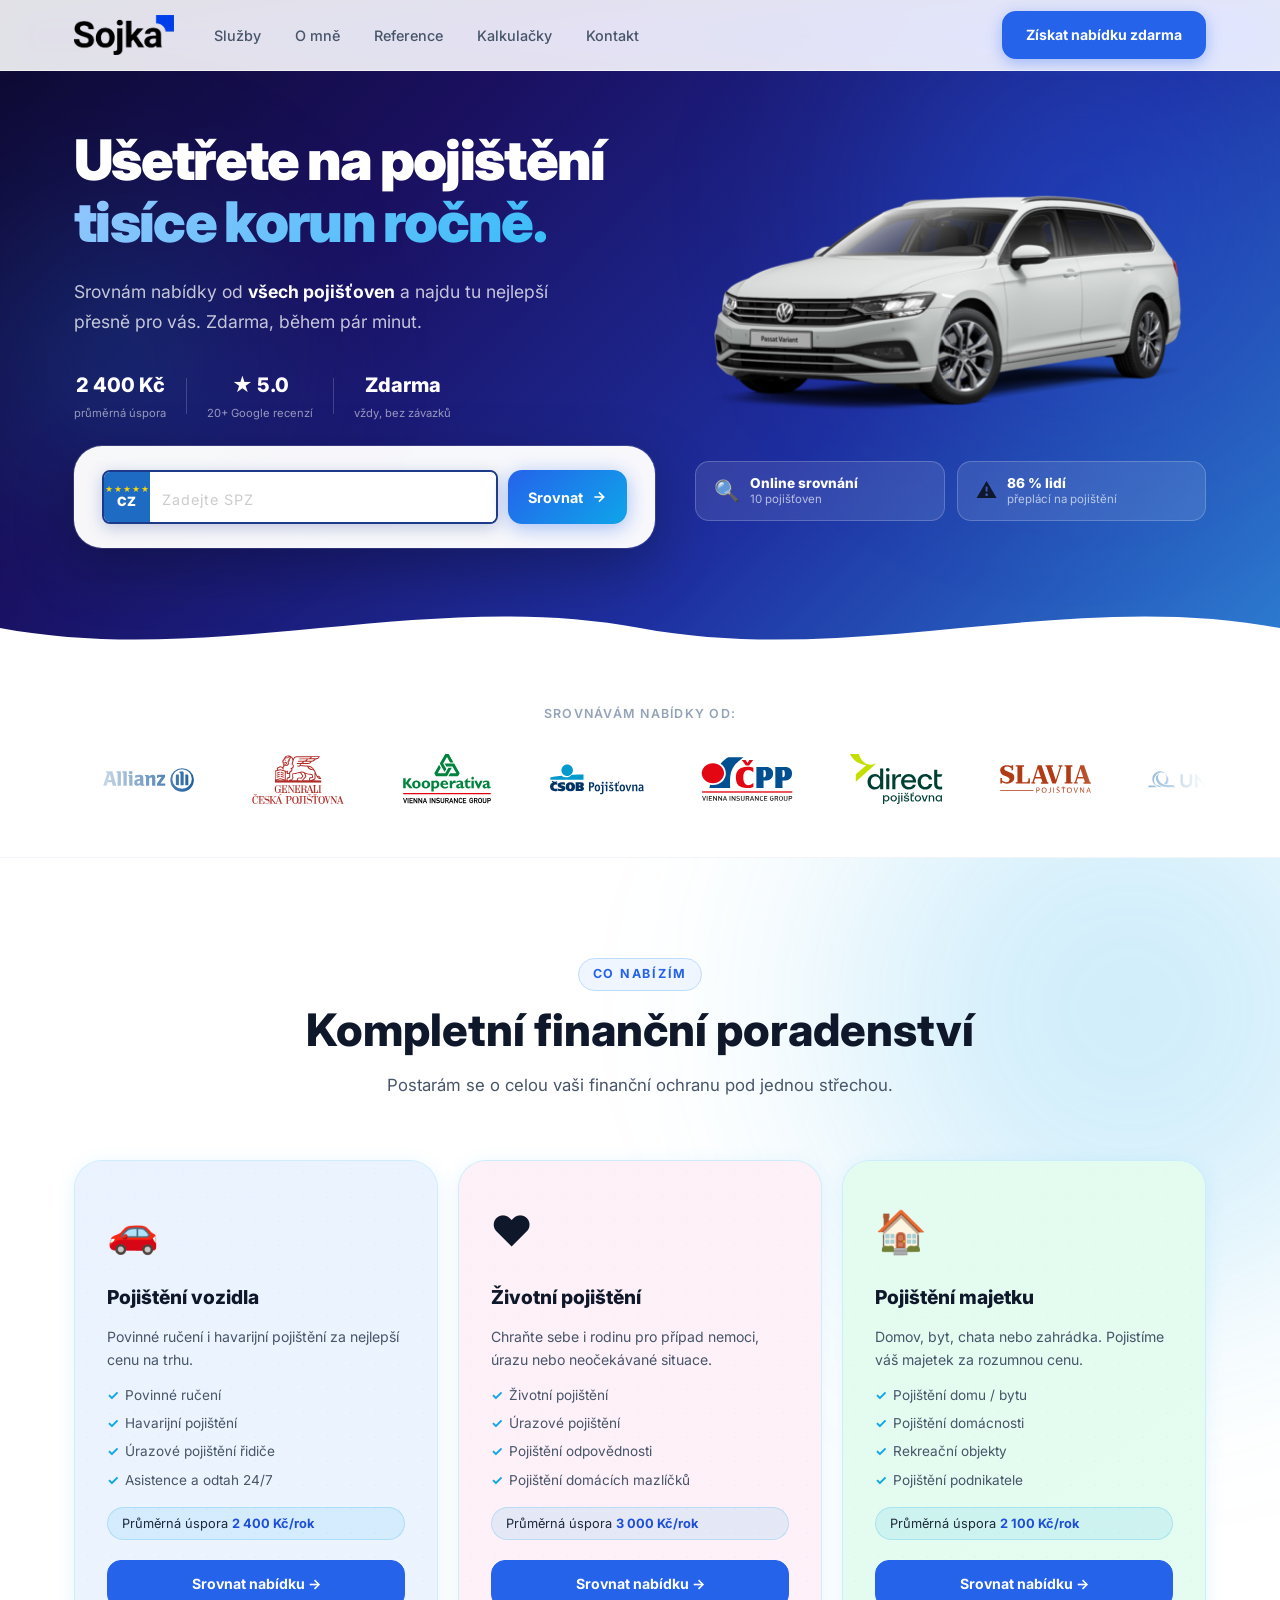
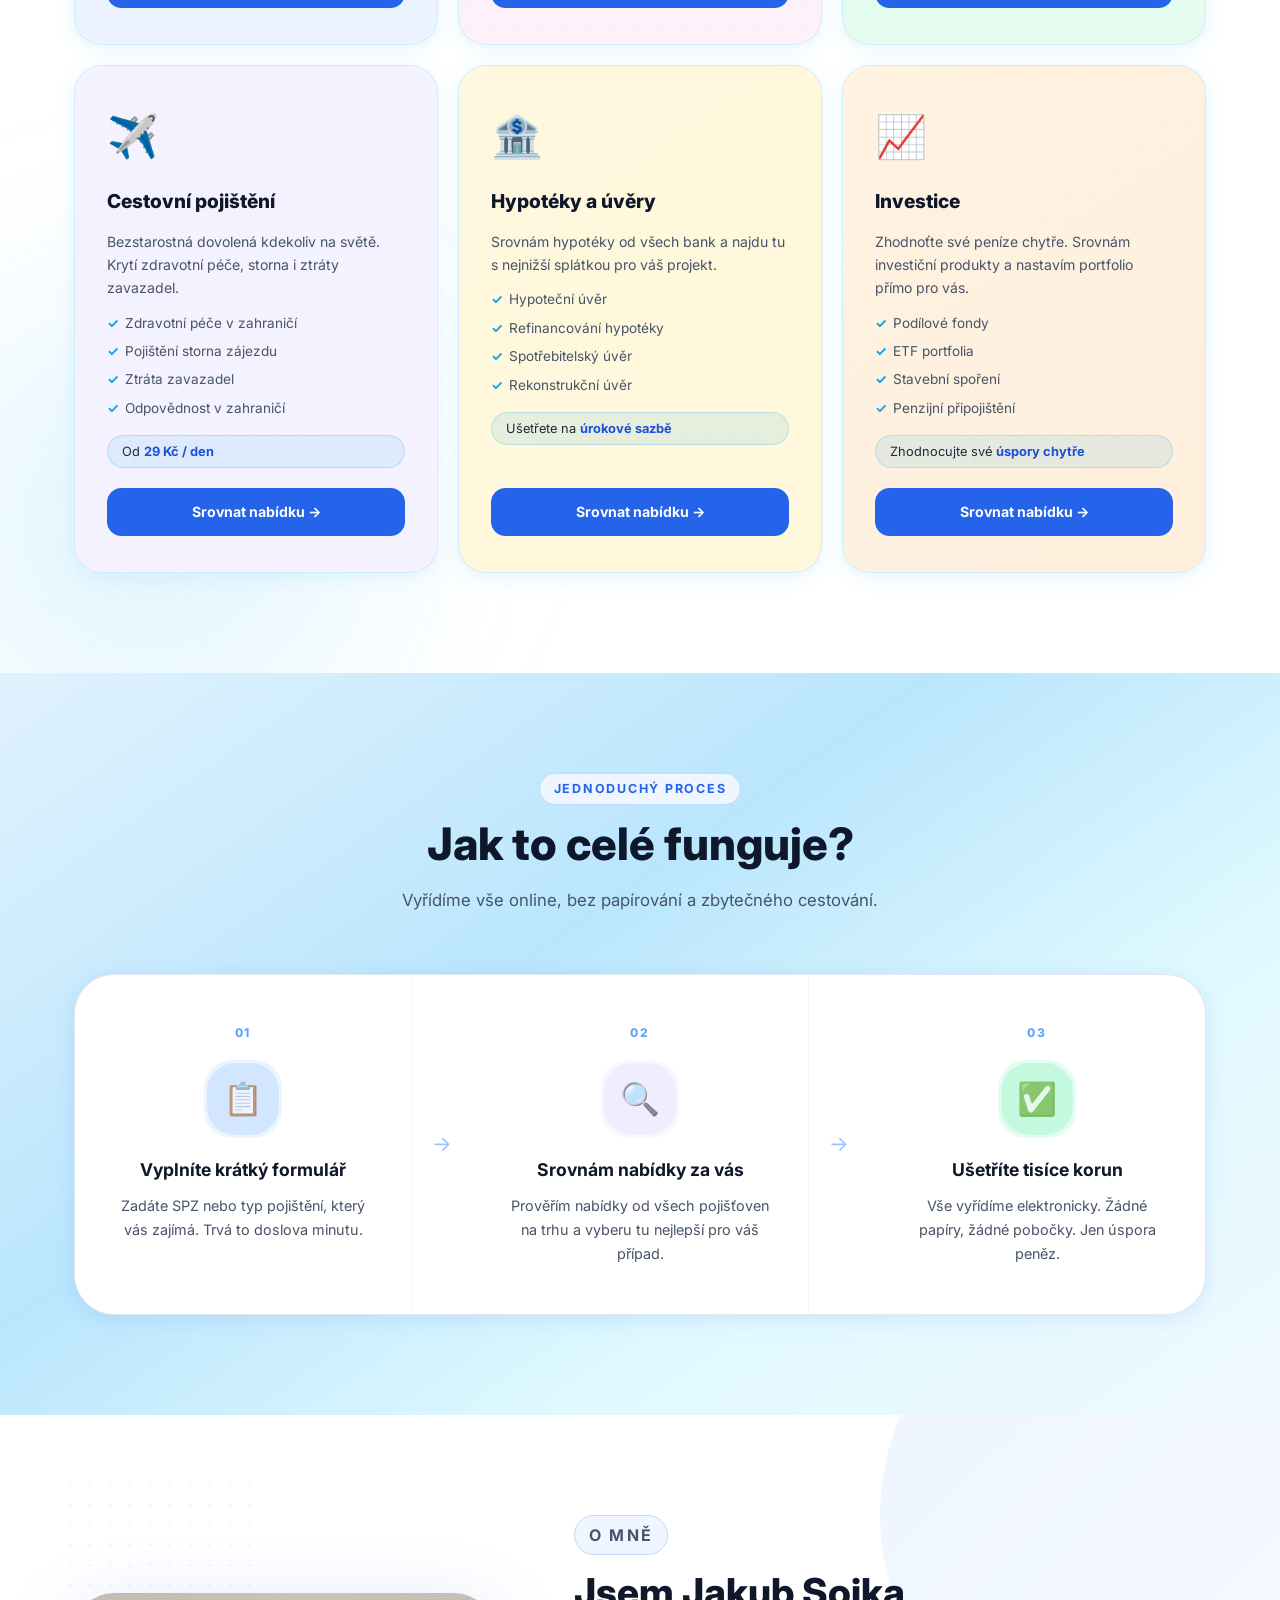
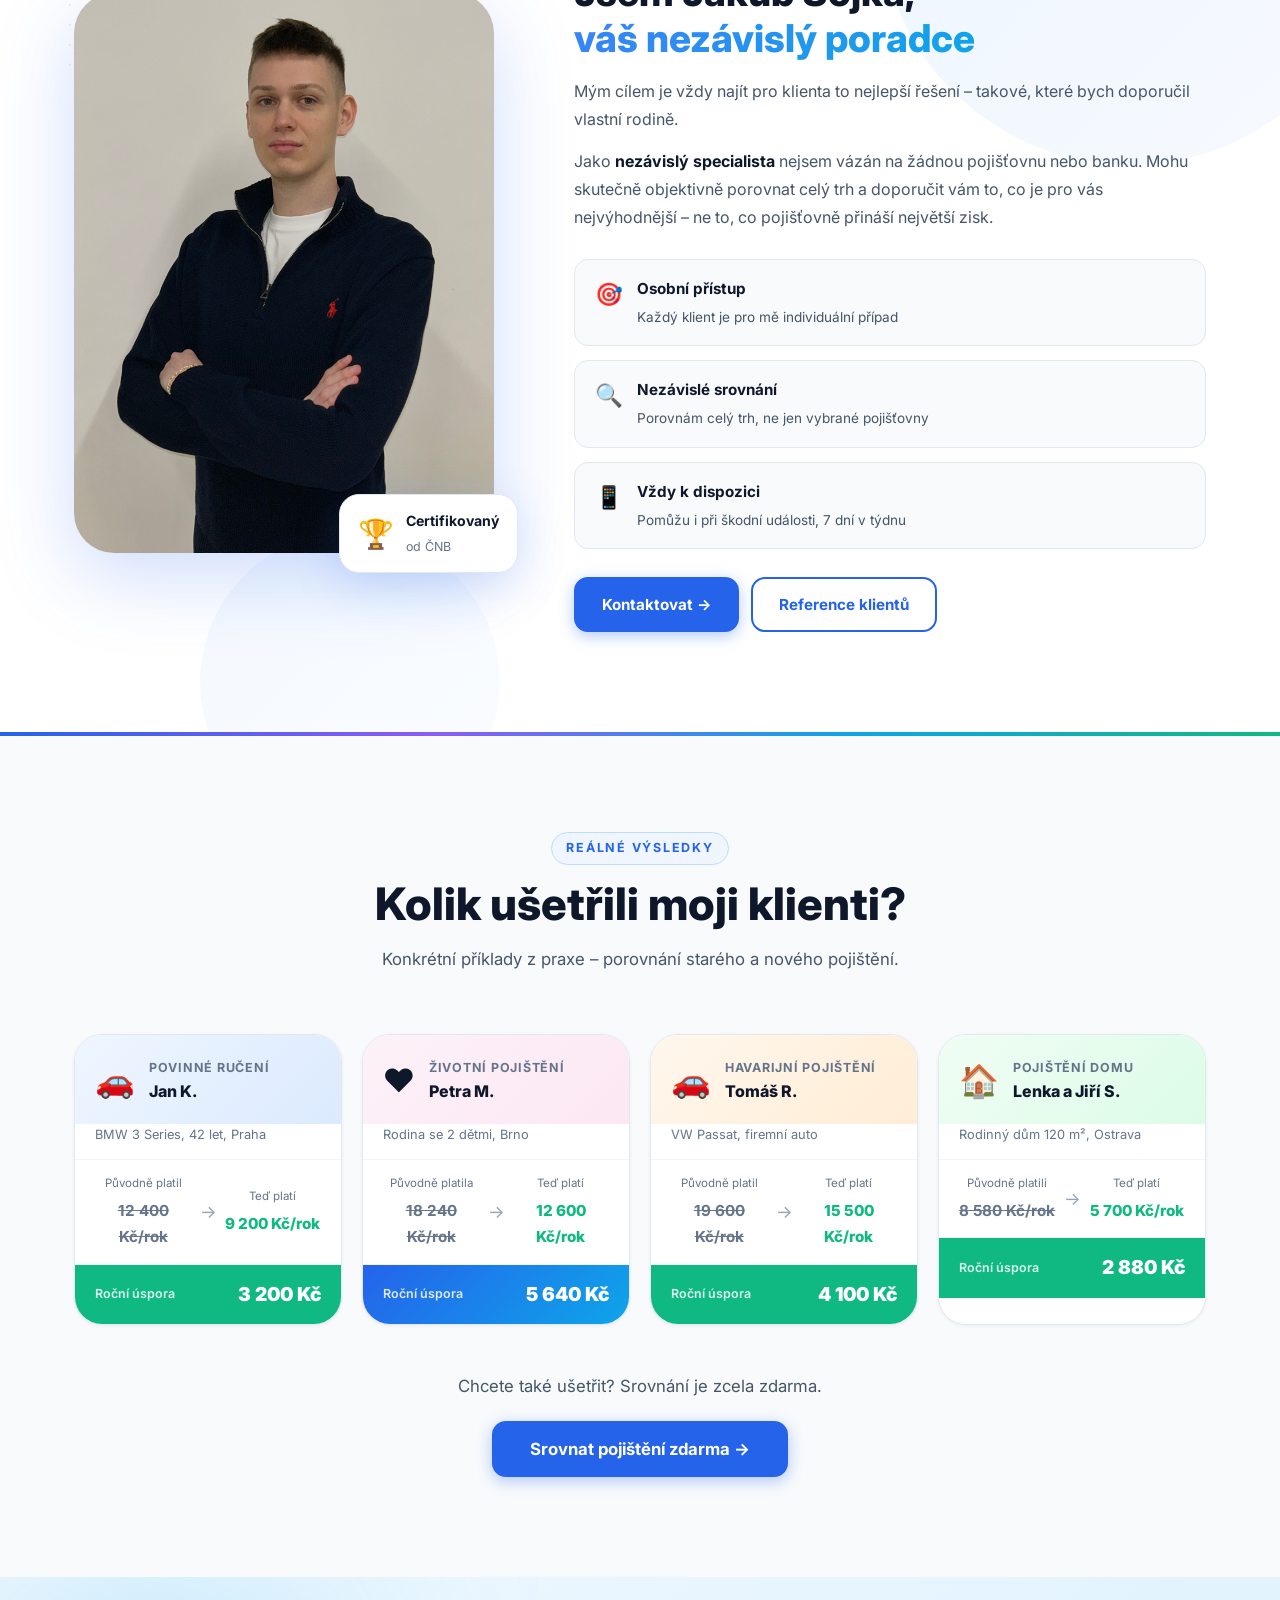
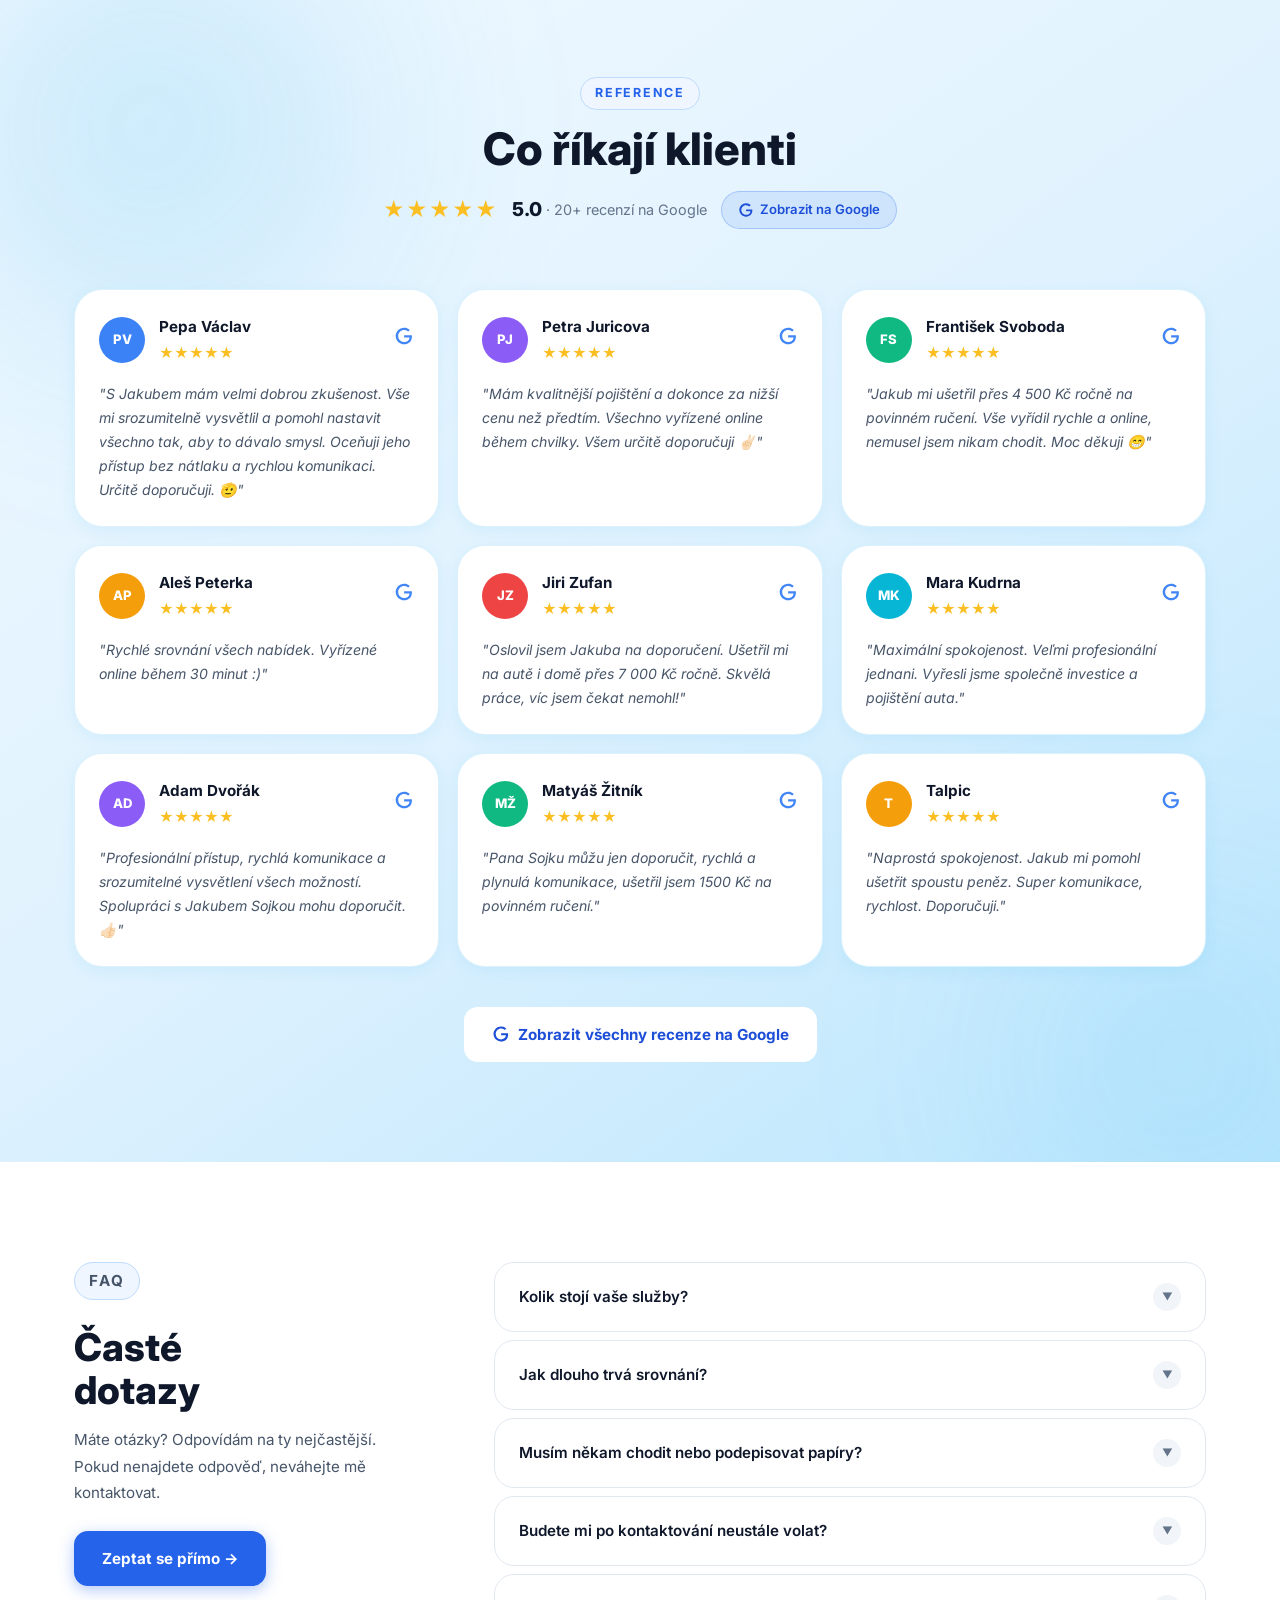
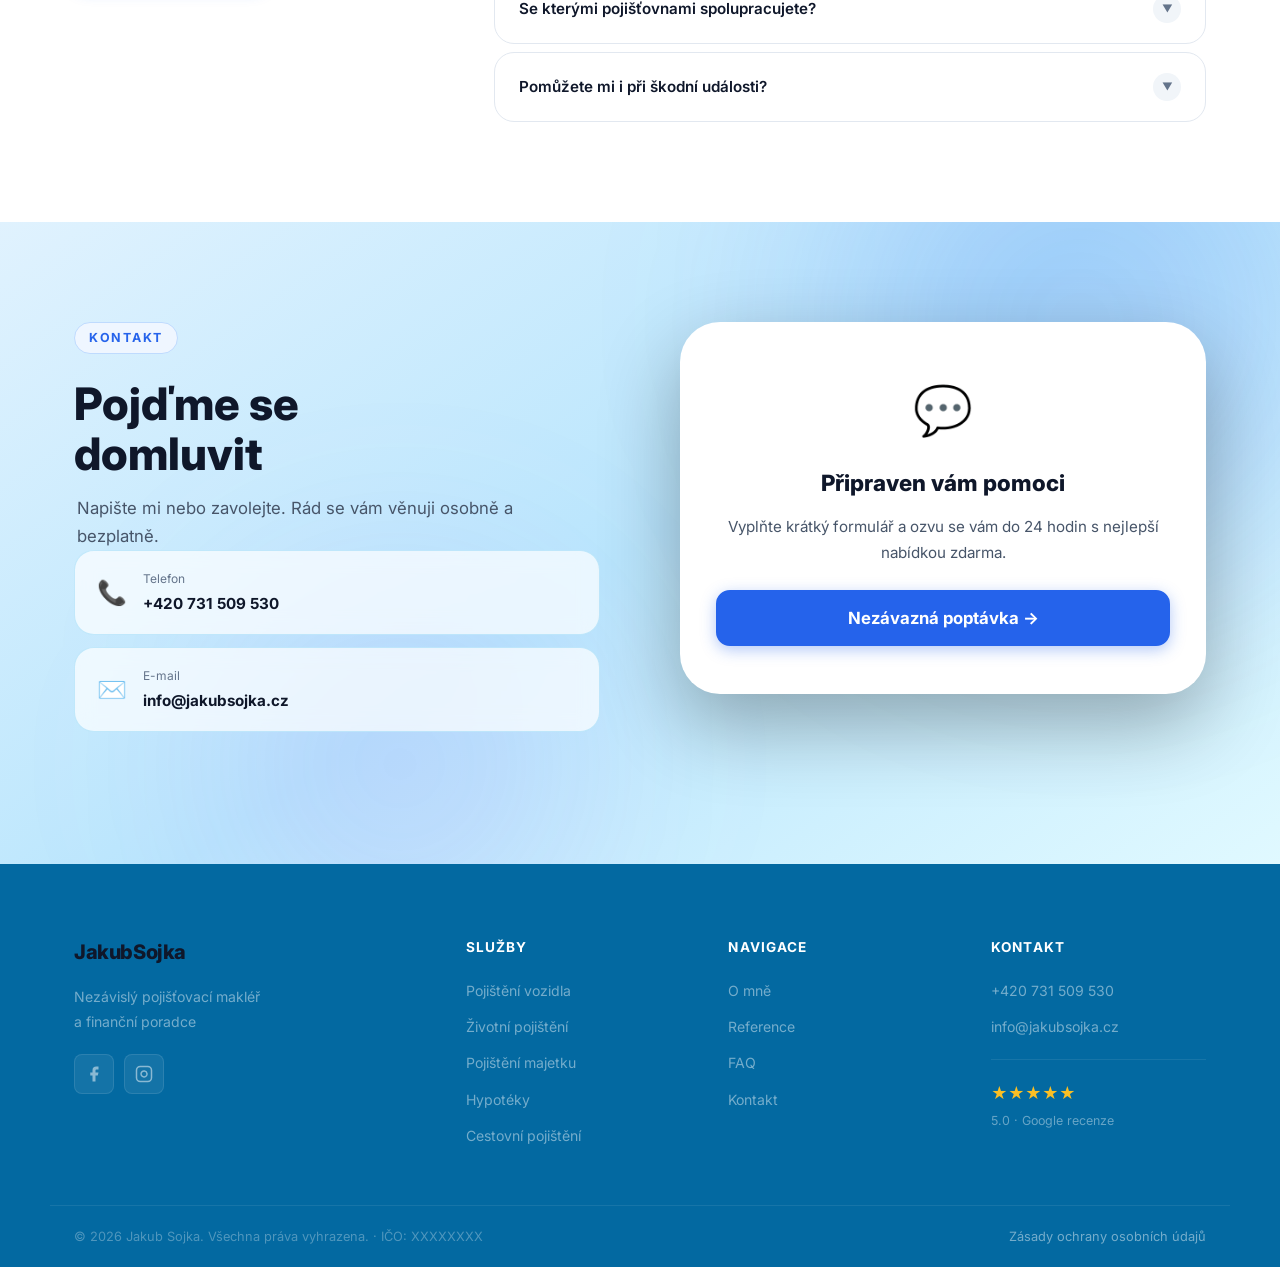
==== index.html @ 5d977725 "H2 O mně: váš nezávislý poradce" ====
<!DOCTYPE html>
<html lang="cs">
<head>
  <meta charset="UTF-8" />
  <meta name="viewport" content="width=device-width, initial-scale=1.0" />
  <title>Jakub Sojka | Finanční poradce</title>
  <meta name="description" content="Srovnám pojištění od všech pojišťoven a ušetřím vám tisíce korun. Zdarma, online, bez závazků." />

  <!-- Open Graph / sociální sítě / SMS náhled -->
  <meta property="og:type" content="website" />
  <meta property="og:title" content="Jakub Sojka | Finanční poradce" />
  <meta property="og:description" content="Srovnám pojištění od všech pojišťoven a ušetřím vám tisíce korun. Zdarma, online, bez závazků." />
  <meta name="twitter:card" content="summary" />
  <meta name="twitter:title" content="Jakub Sojka | Finanční poradce" />
  <meta name="twitter:description" content="Srovnám pojištění od všech pojišťoven a ušetřím vám tisíce korun." />
  <meta name="theme-color" content="#0f2445" />

  <link rel="preconnect" href="https://fonts.googleapis.com" />
  <link rel="preconnect" href="https://fonts.gstatic.com" crossorigin />
  <link href="https://fonts.googleapis.com/css2?family=Inter:wght@300;400;500;600;700;800;900&display=swap" rel="stylesheet" />
  <link rel="stylesheet" href="css/style.css" />
</head>
<body>

  <!-- NAVBAR -->
  <nav class="navbar" id="navbar">
    <div class="container nav-inner">
      <a href="#" class="logo"><img src="img/sojkalogo.png" alt="Jakub Sojka" /></a>
      <ul class="nav-links" id="navLinks">
        <li><a href="#sluzby">Služby</a></li>
        <li><a href="#o-mne">O mně</a></li>
        <li><a href="#recenze">Reference</a></li>
        <li><a href="kalkulacky.html">Kalkulačky</a></li>
        <li><a href="#kontakt">Kontakt</a></li>
      </ul>
      <a href="#" class="btn btn-primary nav-cta open-modal" id="navCta">Získat nabídku zdarma</a>
      <button class="hamburger" id="hamburger" aria-label="Menu">
        <span></span><span></span><span></span>
      </button>
    </div>
  </nav>

  <!-- HERO -->
  <section class="hero" id="hero">
    <div class="hero-orb hero-orb--1"></div>
    <div class="hero-orb hero-orb--2"></div>

    <div class="container hero-inner">

      <!-- LEFT: Text + SPZ form -->
      <div class="hero-text reveal">
        <h1>
          Ušetřete na pojištění<br />
          <span class="gradient-text">tisíce korun ročně.</span>
        </h1>
        <p class="hero-sub">
          Srovnám nabídky od <strong>všech pojišťoven</strong> a najdu tu nejlepší přesně pro vás. Zdarma, během pár minut.
        </p>
        <!-- Mini stats -->
        <div class="hero-mini-stats">
          <div class="hms-item">
            <div class="hms-val">2 400 Kč</div>
            <div class="hms-lab">průměrná úspora</div>
          </div>
          <div class="hms-sep"></div>
          <div class="hms-item">
            <div class="hms-val">★ 5.0</div>
            <div class="hms-lab">20+ Google recenzí</div>
          </div>
          <div class="hms-sep"></div>
          <div class="hms-item">
            <div class="hms-val">Zdarma</div>
            <div class="hms-lab">vždy, bez závazků</div>
          </div>
        </div>
        <!-- SPZ form box -->
        <div class="hero-spz-box" id="spz-formular">
          <div class="spz-content" id="tab-auto">
            <div class="spz-inline-row">
              <div class="spz-plate">
                <div class="plate-eu">
                  <div class="plate-stars">★★★★★</div>
                  <div class="plate-cz">CZ</div>
                </div>
                <input type="text" id="spzInput" placeholder="Zadejte SPZ" maxlength="8" autocomplete="off" class="plate-input" />
              </div>
              <button class="btn btn-hero spz-inline-btn" id="spzNext">
                <span>Srovnat</span>
                <svg width="16" height="16" viewBox="0 0 24 24" fill="none" stroke="currentColor" stroke-width="2.5"><path d="M5 12h14M12 5l7 7-7 7"/></svg>
              </button>
            </div>
          </div>

          <div class="spz-form-expand hidden" id="spzFormExpand">
            <div class="form-divider"><span>Vaše kontaktní údaje</span></div>
            <div class="form-row">
              <input type="text" id="spzJmeno" placeholder="Celé jméno" />
              <input type="tel" id="spzTelefon" placeholder="Telefon (+420)" />
            </div>
            <input type="email" id="spzEmail" placeholder="E-mailová adresa" />
            <p class="form-spz-display">SPZ: <strong id="spzValue"></strong></p>
            <button class="btn btn-hero btn-full" id="spzSubmit">Odeslat a získat nabídku →</button>
            <p class="form-gdpr">Odesláním souhlasíte se <a href="#">zpracováním osobních údajů</a>.</p>
          </div>

          <div class="spz-success hidden" id="spzSuccess">
            <div class="success-icon">✓</div>
            <h3>Poptávka odeslána!</h3>
            <p>Ozvu se vám do 24 hodin s nejlepší nabídkou.</p>
          </div>
        </div>
      </div>

      <!-- RIGHT: Car image + badges -->
      <div class="hero-car-wrap reveal reveal--delay">
        <img src="img/vw_passat-1.png" alt="Červený VW Passat – pojištění vozidla" class="hero-car-img" />
        <div class="hero-car-badges">
          <div class="hcb-item">
            <div class="hcb-icon">🔍</div>
            <div>
              <div class="hcb-val">Online srovnání</div>
              <div class="hcb-lab">10 pojišťoven</div>
            </div>
          </div>
          <div class="hcb-item">
            <div class="hcb-icon">⚠️</div>
            <div>
              <div class="hcb-val">86 % lidí</div>
              <div class="hcb-lab">přeplácí na pojištění</div>
            </div>
          </div>
        </div>
      </div>

    </div>
    <!-- Wave divider -->
    <div class="hero-wave">
      <svg viewBox="0 0 1440 72" fill="none" xmlns="http://www.w3.org/2000/svg" preserveAspectRatio="none">
        <path d="M0,40 C240,80 480,0 720,40 C960,80 1200,0 1440,40 L1440,72 L0,72 Z" fill="#ffffff"/>
      </svg>
    </div>
  </section>

  <!-- LOGA POJIŠŤOVEN -->
  <section class="logos-section">
    <div class="container">
      <p class="logos-label">Srovnávám nabídky od:</p>
      <div class="logos-marquee-wrap">
        <div class="logos-marquee-track">
          <div class="logos-marquee-slide">
            <div class="logos-strip-item"><img src="img/logos/allianz.svg" alt="Allianz" /></div>
            <div class="logos-strip-item"><img src="img/logos/generali-cp.svg" alt="Generali ČP" /></div>
            <div class="logos-strip-item"><img src="img/logos/kooperativa.svg" alt="Kooperativa" /></div>
            <div class="logos-strip-item"><img src="img/logos/csob.svg" alt="ČSOB" /></div>
            <div class="logos-strip-item"><img src="img/logos/cpp.svg" alt="ČPP" /></div>
            <div class="logos-strip-item"><img src="img/logos/direct-pojistovna.svg" alt="Direct" /></div>
            <div class="logos-strip-item"><img src="img/logos/slavia.svg" alt="Slavia" /></div>
            <div class="logos-strip-item"><img src="img/logos/uniqa.svg" alt="Uniqa" /></div>
            <div class="logos-strip-item"><img src="img/logos/pvzp.svg" alt="PVZP" /></div>
            <div class="logos-strip-item"><img src="img/logos/pillow.svg" alt="Pillow" /></div>
          </div>
          <!-- duplikát pro nekonečnou smyčku -->
          <div class="logos-marquee-slide" aria-hidden="true">
            <div class="logos-strip-item"><img src="img/logos/allianz.svg" alt="" /></div>
            <div class="logos-strip-item"><img src="img/logos/generali-cp.svg" alt="" /></div>
            <div class="logos-strip-item"><img src="img/logos/kooperativa.svg" alt="" /></div>
            <div class="logos-strip-item"><img src="img/logos/csob.svg" alt="" /></div>
            <div class="logos-strip-item"><img src="img/logos/cpp.svg" alt="" /></div>
            <div class="logos-strip-item"><img src="img/logos/direct-pojistovna.svg" alt="" /></div>
            <div class="logos-strip-item"><img src="img/logos/slavia.svg" alt="" /></div>
            <div class="logos-strip-item"><img src="img/logos/uniqa.svg" alt="" /></div>
            <div class="logos-strip-item"><img src="img/logos/pvzp.svg" alt="" /></div>
            <div class="logos-strip-item"><img src="img/logos/pillow.svg" alt="" /></div>
          </div>
        </div>
      </div>
    </div>
  </section>

  <!-- SLUŽBY -->
  <section class="sluzby" id="sluzby">
    <div class="sluzby-bg">
      <div class="sluzby-blob sluzby-blob--1"></div>
      <div class="sluzby-blob sluzby-blob--2"></div>
    </div>
    <div class="container">
      <div class="section-header reveal">
        <p class="section-tag">Co nabízím</p>
        <h2>Kompletní finanční poradenství</h2>
        <p class="section-sub">Postarám se o celou vaši finanční ochranu pod jednou střechou.</p>
      </div>
      <div class="services-grid">
        <div class="service-card service-card--auto reveal">
          <div class="service-card-bg"></div>
          <div class="service-icon-big">🚗</div>
          <h3>Pojištění vozidla</h3>
          <p>Povinné ručení i havarijní pojištění za nejlepší cenu na trhu.</p>
          <ul>
            <li>Povinné ručení</li>
            <li>Havarijní pojištění</li>
            <li>Úrazové pojištění řidiče</li>
            <li>Asistence a odtah 24/7</li>
          </ul>
          <div class="service-savings">Průměrná úspora <strong>2 400 Kč/rok</strong></div>
          <a href="pojisteni-vozidla.html" class="btn btn-service">Srovnat nabídku →</a>
        </div>

        <div class="service-card service-card--life reveal reveal--delay-1">
          <div class="service-card-bg"></div>
          <div class="service-icon-big">❤️</div>
          <h3>Životní pojištění</h3>
          <p>Chraňte sebe i rodinu pro případ nemoci, úrazu nebo neočekávané situace.</p>
          <ul>
            <li>Životní pojištění</li>
            <li>Úrazové pojištění</li>
            <li>Pojištění odpovědnosti</li>
            <li>Pojištění domácích mazlíčků</li>
          </ul>
          <div class="service-savings">Průměrná úspora <strong>3 000 Kč/rok</strong></div>
          <a href="zivotni-pojisteni.html" class="btn btn-service">Srovnat nabídku →</a>
        </div>

        <div class="service-card service-card--property reveal reveal--delay-2">
          <div class="service-card-bg"></div>
          <div class="service-icon-big">🏠</div>
          <h3>Pojištění majetku</h3>
          <p>Domov, byt, chata nebo zahrádka. Pojistíme váš majetek za rozumnou cenu.</p>
          <ul>
            <li>Pojištění domu / bytu</li>
            <li>Pojištění domácnosti</li>
            <li>Rekreační objekty</li>
            <li>Pojištění podnikatele</li>
          </ul>
          <div class="service-savings">Průměrná úspora <strong>2 100 Kč/rok</strong></div>
          <a href="pojisteni-majetku.html" class="btn btn-service">Srovnat nabídku →</a>
        </div>

        <div class="service-card service-card--travel reveal">
          <div class="service-card-bg"></div>
          <div class="service-icon-big">✈️</div>
          <h3>Cestovní pojištění</h3>
          <p>Bezstarostná dovolená kdekoliv na světě. Krytí zdravotní péče, storna i ztráty zavazadel.</p>
          <ul>
            <li>Zdravotní péče v zahraničí</li>
            <li>Pojištění storna zájezdu</li>
            <li>Ztráta zavazadel</li>
            <li>Odpovědnost v zahraničí</li>
          </ul>
          <div class="service-savings">Od <strong>29 Kč / den</strong></div>
          <a href="cestovni-pojisteni.html" class="btn btn-service">Srovnat nabídku →</a>
        </div>

        <div class="service-card service-card--mortgage reveal reveal--delay-1">
          <div class="service-card-bg"></div>
          <div class="service-icon-big">🏦</div>
          <h3>Hypotéky a úvěry</h3>
          <p>Srovnám hypotéky od všech bank a najdu tu s nejnižší splátkou pro váš projekt.</p>
          <ul>
            <li>Hypoteční úvěr</li>
            <li>Refinancování hypotéky</li>
            <li>Spotřebitelský úvěr</li>
            <li>Rekonstrukční úvěr</li>
          </ul>
          <div class="service-savings">Ušetřete na <strong>úrokové sazbě</strong></div>
          <a href="hypoteky-uvery.html" class="btn btn-service">Srovnat nabídku →</a>
        </div>

        <div class="service-card service-card--invest reveal reveal--delay-2">
          <div class="service-card-bg"></div>
          <div class="service-icon-big">📈</div>
          <h3>Investice</h3>
          <p>Zhodnoťte své peníze chytře. Srovnám investiční produkty a nastavím portfolio přímo pro vás.</p>
          <ul>
            <li>Podílové fondy</li>
            <li>ETF portfolia</li>
            <li>Stavební spoření</li>
            <li>Penzijní připojištění</li>
          </ul>
          <div class="service-savings">Zhodnocujte své <strong>úspory chytře</strong></div>
          <a href="investice.html" class="btn btn-service">Srovnat nabídku →</a>
        </div>
      </div>
    </div>
  </section>

  <!-- JAK TO FUNGUJE -->
  <section class="how-it-works" id="jak-to-funguje">
    <div class="container">
      <div class="section-header reveal">
        <p class="section-tag">Jednoduchý proces</p>
        <h2>Jak to celé funguje?</h2>
        <p class="section-sub">Vyřídíme vše online, bez papírování a zbytečného cestování.</p>
      </div>
      <div class="steps-grid">
        <div class="step-card reveal">
          <div class="step-num">01</div>
          <div class="step-icon-wrap step-icon-wrap--blue">
            <span>📋</span>
          </div>
          <h3>Vyplníte krátký formulář</h3>
          <p>Zadáte SPZ nebo typ pojištění, který vás zajímá. Trvá to doslova minutu.</p>
        </div>
        <div class="step-connector reveal reveal--delay-1">
          <div class="connector-line"></div>
          <div class="connector-arrow">→</div>
        </div>
        <div class="step-card reveal reveal--delay-1">
          <div class="step-num">02</div>
          <div class="step-icon-wrap step-icon-wrap--purple">
            <span>🔍</span>
          </div>
          <h3>Srovnám nabídky za vás</h3>
          <p>Prověřím nabídky od všech pojišťoven na trhu a vyberu tu nejlepší pro váš případ.</p>
        </div>
        <div class="step-connector reveal reveal--delay-2">
          <div class="connector-line"></div>
          <div class="connector-arrow">→</div>
        </div>
        <div class="step-card reveal reveal--delay-2">
          <div class="step-num">03</div>
          <div class="step-icon-wrap step-icon-wrap--green">
            <span>✅</span>
          </div>
          <h3>Ušetříte tisíce korun</h3>
          <p>Vše vyřídíme elektronicky. Žádné papíry, žádné pobočky. Jen úspora peněz.</p>
        </div>
      </div>
    </div>
  </section>

  <!-- O MNĚ -->
  <section class="o-mne" id="o-mne">
    <div class="o-mne-decoration">
      <div class="deco-circle deco-circle--1"></div>
      <div class="deco-circle deco-circle--2"></div>
      <div class="deco-dots"></div>
    </div>
    <div class="container o-mne-inner">
      <div class="o-mne-photo reveal">
        <div class="photo-frame">
          <img
            src="img/fotka.jpeg"
            alt="Jakub Sojka – finanční poradce"
            class="advisor-photo"
          />
          <div class="photo-badge">
            <span>🏆</span>
            <div>
              <strong>Certifikovaný</strong>
              <span>od ČNB</span>
            </div>
          </div>
        </div>
      </div>
      <div class="o-mne-text reveal reveal--delay-1">
        <p class="section-tag">O mně</p>
        <h2>Jsem Jakub Sojka,<br /><span class="gradient-text-blue">váš nezávislý poradce</span></h2>
        <p>Mým cílem je vždy najít pro klienta to nejlepší řešení – takové, které bych doporučil vlastní rodině.</p>
        <p>Jako <strong>nezávislý specialista</strong> nejsem vázán na žádnou pojišťovnu nebo banku. Mohu skutečně objektivně porovnat celý trh a doporučit vám to, co je pro vás nejvýhodnější – ne to, co pojišťovně přináší největší zisk.</p>
        <div class="feature-list">
          <div class="feature-item">
            <div class="feature-icon">🎯</div>
            <div>
              <strong>Osobní přístup</strong>
              <span>Každý klient je pro mě individuální případ</span>
            </div>
          </div>
          <div class="feature-item">
            <div class="feature-icon">🔍</div>
            <div>
              <strong>Nezávislé srovnání</strong>
              <span>Porovnám celý trh, ne jen vybrané pojišťovny</span>
            </div>
          </div>
          <div class="feature-item">
            <div class="feature-icon">📱</div>
            <div>
              <strong>Vždy k dispozici</strong>
              <span>Pomůžu i při škodní události, 7 dní v týdnu</span>
            </div>
          </div>
        </div>
        <div class="o-mne-btns">
          <a href="#kontakt" class="btn btn-primary btn-glow">Kontaktovat →</a>
          <a href="#recenze" class="btn btn-outline">Reference klientů</a>
        </div>
      </div>
    </div>
  </section>

  <!-- ÚSPORY KLIENTŮ -->
  <section class="uspory" id="uspory">
    <div class="container">
      <div class="section-header reveal">
        <p class="section-tag">Reálné výsledky</p>
        <h2>Kolik ušetřili moji klienti?</h2>
        <p class="section-sub">Konkrétní příklady z praxe – porovnání starého a nového pojištění.</p>
      </div>
      <div class="uspory-grid">
        <div class="uspory-card reveal">
          <div class="uspory-header uspory-header--blue">
            <span class="uspory-emoji">🚗</span>
            <div>
              <div class="uspory-type">Povinné ručení</div>
              <div class="uspory-client">Jan K.</div>
            </div>
          </div>
          <div class="uspory-detail-text">BMW 3 Series, 42 let, Praha</div>
          <div class="uspory-compare">
            <div class="compare-old">
              <span>Původně platil</span>
              <strong>12 400 Kč/rok</strong>
            </div>
            <div class="compare-arrow">→</div>
            <div class="compare-new">
              <span>Teď platí</span>
              <strong>9 200 Kč/rok</strong>
            </div>
          </div>
          <div class="uspory-result">
            <span class="savings-label">Roční úspora</span>
            <span class="savings-amount">3 200 Kč</span>
          </div>
        </div>

        <div class="uspory-card reveal reveal--delay-1">
          <div class="uspory-header uspory-header--pink">
            <span class="uspory-emoji">❤️</span>
            <div>
              <div class="uspory-type">Životní pojištění</div>
              <div class="uspory-client">Petra M.</div>
            </div>
          </div>
          <div class="uspory-detail-text">Rodina se 2 dětmi, Brno</div>
          <div class="uspory-compare">
            <div class="compare-old">
              <span>Původně platila</span>
              <strong>18 240 Kč/rok</strong>
            </div>
            <div class="compare-arrow">→</div>
            <div class="compare-new">
              <span>Teď platí</span>
              <strong>12 600 Kč/rok</strong>
            </div>
          </div>
          <div class="uspory-result uspory-result--gold">
            <span class="savings-label">Roční úspora</span>
            <span class="savings-amount">5 640 Kč</span>
          </div>
        </div>

        <div class="uspory-card reveal reveal--delay-2">
          <div class="uspory-header uspory-header--orange">
            <span class="uspory-emoji">🚗</span>
            <div>
              <div class="uspory-type">Havarijní pojištění</div>
              <div class="uspory-client">Tomáš R.</div>
            </div>
          </div>
          <div class="uspory-detail-text">VW Passat, firemní auto</div>
          <div class="uspory-compare">
            <div class="compare-old">
              <span>Původně platil</span>
              <strong>19 600 Kč/rok</strong>
            </div>
            <div class="compare-arrow">→</div>
            <div class="compare-new">
              <span>Teď platí</span>
              <strong>15 500 Kč/rok</strong>
            </div>
          </div>
          <div class="uspory-result">
            <span class="savings-label">Roční úspora</span>
            <span class="savings-amount">4 100 Kč</span>
          </div>
        </div>

        <div class="uspory-card reveal reveal--delay-3">
          <div class="uspory-header uspory-header--green">
            <span class="uspory-emoji">🏠</span>
            <div>
              <div class="uspory-type">Pojištění domu</div>
              <div class="uspory-client">Lenka a Jiří S.</div>
            </div>
          </div>
          <div class="uspory-detail-text">Rodinný dům 120 m², Ostrava</div>
          <div class="uspory-compare">
            <div class="compare-old">
              <span>Původně platili</span>
              <strong>8 580 Kč/rok</strong>
            </div>
            <div class="compare-arrow">→</div>
            <div class="compare-new">
              <span>Teď platí</span>
              <strong>5 700 Kč/rok</strong>
            </div>
          </div>
          <div class="uspory-result">
            <span class="savings-label">Roční úspora</span>
            <span class="savings-amount">2 880 Kč</span>
          </div>
        </div>
      </div>

      <div class="uspory-cta reveal">
        <p>Chcete také ušetřit? Srovnání je zcela zdarma.</p>
        <button class="btn btn-primary btn-lg btn-glow open-modal">Srovnat pojištění zdarma →</button>
      </div>
    </div>
  </section>

  <!-- GOOGLE RECENZE -->
  <section class="recenze" id="recenze">
    <div class="recenze-bg">
      <div class="recenze-orb recenze-orb--1"></div>
      <div class="recenze-orb recenze-orb--2"></div>
    </div>
    <div class="container">
      <div class="section-header reveal">
        <p class="section-tag">Reference</p>
        <h2>Co říkají klienti</h2>
        <div class="google-rating">
          <div class="g-stars">★★★★★</div>
          <div class="g-info">
            <strong>5.0</strong>
            <span>· 20+ recenzí na Google</span>
          </div>
          <a href="https://www.google.com/maps?q=Jakub+Sojka&ftid=0x447d1a3d073592f1:0x73c0379e72e6e738" class="g-link" id="googleReviewLink" target="_blank" rel="noopener">
            <svg width="16" height="16" viewBox="0 0 24 24" fill="currentColor"><path d="M21.35 11.1h-9.17v2.73h6.51c-.33 3.81-3.5 5.44-6.5 5.44C8.36 19.27 5 16.25 5 12c0-4.1 3.2-7.27 7.2-7.27 3.09 0 4.9 1.97 4.9 1.97L19 4.72S16.56 2 12.1 2C6.42 2 2.03 6.8 2.03 12c0 5.05 4.13 10 10.22 10 5.35 0 9.25-3.67 9.25-9.09 0-1.15-.15-1.81-.15-1.81z"/></svg>
            Zobrazit na Google
          </a>
        </div>
      </div>

      <div class="reviews-grid" id="reviewsGrid">
        <div class="review-card reveal">
          <div class="review-top">
            <div class="review-avatar" style="--av-color: #3b82f6">PV</div>
            <div class="review-meta">
              <div class="review-name">Pepa Václav</div>
              <div class="review-stars">★★★★★</div>
            </div>
            <div class="google-icon">
              <svg width="20" height="20" viewBox="0 0 24 24" fill="#4285f4"><path d="M21.35 11.1h-9.17v2.73h6.51c-.33 3.81-3.5 5.44-6.5 5.44C8.36 19.27 5 16.25 5 12c0-4.1 3.2-7.27 7.2-7.27 3.09 0 4.9 1.97 4.9 1.97L19 4.72S16.56 2 12.1 2C6.42 2 2.03 6.8 2.03 12c0 5.05 4.13 10 10.22 10 5.35 0 9.25-3.67 9.25-9.09 0-1.15-.15-1.81-.15-1.81z"/></svg>
            </div>
          </div>
          <p class="review-text">"S Jakubem mám velmi dobrou zkušenost. Vše mi srozumitelně vysvětlil a pomohl nastavit všechno tak, aby to dávalo smysl. Oceňuji jeho přístup bez nátlaku a rychlou komunikaci. Určitě doporučuji. 🫡"</p>
        </div>

        <div class="review-card reveal reveal--delay-1">
          <div class="review-top">
            <div class="review-avatar" style="--av-color: #8b5cf6">PJ</div>
            <div class="review-meta">
              <div class="review-name">Petra Juricova</div>
              <div class="review-stars">★★★★★</div>
            </div>
            <div class="google-icon">
              <svg width="20" height="20" viewBox="0 0 24 24" fill="#4285f4"><path d="M21.35 11.1h-9.17v2.73h6.51c-.33 3.81-3.5 5.44-6.5 5.44C8.36 19.27 5 16.25 5 12c0-4.1 3.2-7.27 7.2-7.27 3.09 0 4.9 1.97 4.9 1.97L19 4.72S16.56 2 12.1 2C6.42 2 2.03 6.8 2.03 12c0 5.05 4.13 10 10.22 10 5.35 0 9.25-3.67 9.25-9.09 0-1.15-.15-1.81-.15-1.81z"/></svg>
            </div>
          </div>
          <p class="review-text">"Mám kvalitnější pojištění a dokonce za nižší cenu než předtím. Všechno vyřízené online během chvilky. Všem určitě doporučuji ✌🏻"</p>
        </div>

        <div class="review-card reveal reveal--delay-2">
          <div class="review-top">
            <div class="review-avatar" style="--av-color: #10b981">FS</div>
            <div class="review-meta">
              <div class="review-name">František Svoboda</div>
              <div class="review-stars">★★★★★</div>
            </div>
            <div class="google-icon">
              <svg width="20" height="20" viewBox="0 0 24 24" fill="#4285f4"><path d="M21.35 11.1h-9.17v2.73h6.51c-.33 3.81-3.5 5.44-6.5 5.44C8.36 19.27 5 16.25 5 12c0-4.1 3.2-7.27 7.2-7.27 3.09 0 4.9 1.97 4.9 1.97L19 4.72S16.56 2 12.1 2C6.42 2 2.03 6.8 2.03 12c0 5.05 4.13 10 10.22 10 5.35 0 9.25-3.67 9.25-9.09 0-1.15-.15-1.81-.15-1.81z"/></svg>
            </div>
          </div>
          <p class="review-text">"Jakub mi ušetřil přes 4 500 Kč ročně na povinném ručení. Vše vyřídil rychle a online, nemusel jsem nikam chodit. Moc děkuji 😁"</p>
        </div>

        <div class="review-card reveal">
          <div class="review-top">
            <div class="review-avatar" style="--av-color: #f59e0b">AP</div>
            <div class="review-meta">
              <div class="review-name">Aleš Peterka</div>
              <div class="review-stars">★★★★★</div>
            </div>
            <div class="google-icon">
              <svg width="20" height="20" viewBox="0 0 24 24" fill="#4285f4"><path d="M21.35 11.1h-9.17v2.73h6.51c-.33 3.81-3.5 5.44-6.5 5.44C8.36 19.27 5 16.25 5 12c0-4.1 3.2-7.27 7.2-7.27 3.09 0 4.9 1.97 4.9 1.97L19 4.72S16.56 2 12.1 2C6.42 2 2.03 6.8 2.03 12c0 5.05 4.13 10 10.22 10 5.35 0 9.25-3.67 9.25-9.09 0-1.15-.15-1.81-.15-1.81z"/></svg>
            </div>
          </div>
          <p class="review-text">"Rychlé srovnání všech nabídek. Vyřízené online během 30 minut :)"</p>
        </div>

        <div class="review-card reveal reveal--delay-1">
          <div class="review-top">
            <div class="review-avatar" style="--av-color: #ef4444">JZ</div>
            <div class="review-meta">
              <div class="review-name">Jiri Zufan</div>
              <div class="review-stars">★★★★★</div>
            </div>
            <div class="google-icon">
              <svg width="20" height="20" viewBox="0 0 24 24" fill="#4285f4"><path d="M21.35 11.1h-9.17v2.73h6.51c-.33 3.81-3.5 5.44-6.5 5.44C8.36 19.27 5 16.25 5 12c0-4.1 3.2-7.27 7.2-7.27 3.09 0 4.9 1.97 4.9 1.97L19 4.72S16.56 2 12.1 2C6.42 2 2.03 6.8 2.03 12c0 5.05 4.13 10 10.22 10 5.35 0 9.25-3.67 9.25-9.09 0-1.15-.15-1.81-.15-1.81z"/></svg>
            </div>
          </div>
          <p class="review-text">"Oslovil jsem Jakuba na doporučení. Ušetřil mi na autě i domě přes 7 000 Kč ročně. Skvělá práce, víc jsem čekat nemohl!"</p>
        </div>

        <div class="review-card reveal reveal--delay-2">
          <div class="review-top">
            <div class="review-avatar" style="--av-color: #06b6d4">MK</div>
            <div class="review-meta">
              <div class="review-name">Mara Kudrna</div>
              <div class="review-stars">★★★★★</div>
            </div>
            <div class="google-icon">
              <svg width="20" height="20" viewBox="0 0 24 24" fill="#4285f4"><path d="M21.35 11.1h-9.17v2.73h6.51c-.33 3.81-3.5 5.44-6.5 5.44C8.36 19.27 5 16.25 5 12c0-4.1 3.2-7.27 7.2-7.27 3.09 0 4.9 1.97 4.9 1.97L19 4.72S16.56 2 12.1 2C6.42 2 2.03 6.8 2.03 12c0 5.05 4.13 10 10.22 10 5.35 0 9.25-3.67 9.25-9.09 0-1.15-.15-1.81-.15-1.81z"/></svg>
            </div>
          </div>
          <p class="review-text">"Maximální spokojenost. Veľmi profesionální jednani. Vyřesli jsme společně investice a pojištění auta."</p>
        </div>

        <div class="review-card reveal">
          <div class="review-top">
            <div class="review-avatar" style="--av-color: #8b5cf6">AD</div>
            <div class="review-meta">
              <div class="review-name">Adam Dvořák</div>
              <div class="review-stars">★★★★★</div>
            </div>
            <div class="google-icon">
              <svg width="20" height="20" viewBox="0 0 24 24" fill="#4285f4"><path d="M21.35 11.1h-9.17v2.73h6.51c-.33 3.81-3.5 5.44-6.5 5.44C8.36 19.27 5 16.25 5 12c0-4.1 3.2-7.27 7.2-7.27 3.09 0 4.9 1.97 4.9 1.97L19 4.72S16.56 2 12.1 2C6.42 2 2.03 6.8 2.03 12c0 5.05 4.13 10 10.22 10 5.35 0 9.25-3.67 9.25-9.09 0-1.15-.15-1.81-.15-1.81z"/></svg>
            </div>
          </div>
          <p class="review-text">"Profesionální přístup, rychlá komunikace a srozumitelné vysvětlení všech možností. Spolupráci s Jakubem Sojkou mohu doporučit. 👍🏻"</p>
        </div>

        <div class="review-card reveal reveal--delay-1">
          <div class="review-top">
            <div class="review-avatar" style="--av-color: #10b981">MŽ</div>
            <div class="review-meta">
              <div class="review-name">Matyáš Žitník</div>
              <div class="review-stars">★★★★★</div>
            </div>
            <div class="google-icon">
              <svg width="20" height="20" viewBox="0 0 24 24" fill="#4285f4"><path d="M21.35 11.1h-9.17v2.73h6.51c-.33 3.81-3.5 5.44-6.5 5.44C8.36 19.27 5 16.25 5 12c0-4.1 3.2-7.27 7.2-7.27 3.09 0 4.9 1.97 4.9 1.97L19 4.72S16.56 2 12.1 2C6.42 2 2.03 6.8 2.03 12c0 5.05 4.13 10 10.22 10 5.35 0 9.25-3.67 9.25-9.09 0-1.15-.15-1.81-.15-1.81z"/></svg>
            </div>
          </div>
          <p class="review-text">"Pana Sojku můžu jen doporučit, rychlá a plynulá komunikace, ušetřil jsem 1500 Kč na povinném ručení."</p>
        </div>

        <div class="review-card reveal reveal--delay-2">
          <div class="review-top">
            <div class="review-avatar" style="--av-color: #f59e0b">T</div>
            <div class="review-meta">
              <div class="review-name">Talpic</div>
              <div class="review-stars">★★★★★</div>
            </div>
            <div class="google-icon">
              <svg width="20" height="20" viewBox="0 0 24 24" fill="#4285f4"><path d="M21.35 11.1h-9.17v2.73h6.51c-.33 3.81-3.5 5.44-6.5 5.44C8.36 19.27 5 16.25 5 12c0-4.1 3.2-7.27 7.2-7.27 3.09 0 4.9 1.97 4.9 1.97L19 4.72S16.56 2 12.1 2C6.42 2 2.03 6.8 2.03 12c0 5.05 4.13 10 10.22 10 5.35 0 9.25-3.67 9.25-9.09 0-1.15-.15-1.81-.15-1.81z"/></svg>
            </div>
          </div>
          <p class="review-text">"Naprostá spokojenost. Jakub mi pomohl ušetřit spoustu peněz. Super komunikace, rychlost. Doporučuji."</p>
        </div>
      </div>

      <div class="reviews-cta reveal">
        <a href="https://www.google.com/maps?q=Jakub+Sojka&ftid=0x447d1a3d073592f1:0x73c0379e72e6e738" class="btn btn-white-outline" id="allReviewsBtn" target="_blank" rel="noopener">
          <svg width="18" height="18" viewBox="0 0 24 24" fill="currentColor"><path d="M21.35 11.1h-9.17v2.73h6.51c-.33 3.81-3.5 5.44-6.5 5.44C8.36 19.27 5 16.25 5 12c0-4.1 3.2-7.27 7.2-7.27 3.09 0 4.9 1.97 4.9 1.97L19 4.72S16.56 2 12.1 2C6.42 2 2.03 6.8 2.03 12c0 5.05 4.13 10 10.22 10 5.35 0 9.25-3.67 9.25-9.09 0-1.15-.15-1.81-.15-1.81z"/></svg>
          Zobrazit všechny recenze na Google
        </a>
      </div>
    </div>
  </section>

  <!-- FAQ -->
  <section class="faq" id="faq">
    <div class="container">
      <div class="faq-inner">
        <div class="faq-left reveal">
          <p class="section-tag">FAQ</p>
          <h2>Časté<br />dotazy</h2>
          <p>Máte otázky? Odpovídám na ty nejčastější. Pokud nenajdete odpověď, neváhejte mě kontaktovat.</p>
          <a href="#kontakt" class="btn btn-primary" style="margin-top:24px">Zeptat se přímo →</a>
        </div>
        <div class="faq-right">
          <div class="faq-list">
            <div class="faq-item reveal">
              <button class="faq-q">Kolik stojí vaše služby? <span class="faq-arrow">▼</span></button>
              <div class="faq-a"><p>Moje služby jsou pro klienty <strong>zcela zdarma</strong>. Jsem odměňován přímo pojišťovnami za zprostředkování, takže vás to nestojí ani korunu navíc.</p></div>
            </div>
            <div class="faq-item reveal">
              <button class="faq-q">Jak dlouho trvá srovnání? <span class="faq-arrow">▼</span></button>
              <div class="faq-a"><p>Obvykle se ozvu do <strong>24 hodin</strong> s kompletním srovnáním nabídek. Složitější případy (hypotéka, životní pojištění) mohou trvat o den déle.</p></div>
            </div>
            <div class="faq-item reveal">
              <button class="faq-q">Musím někam chodit nebo podepisovat papíry? <span class="faq-arrow">▼</span></button>
              <div class="faq-a"><p>Ne. Celý proces probíhá <strong>100% online</strong>. Smlouvy podepisujeme elektronicky, vše vyřídíme přes telefon, e-mail nebo video hovor.</p></div>
            </div>
            <div class="faq-item reveal">
              <button class="faq-q">Budete mi po kontaktování neustále volat? <span class="faq-arrow">▼</span></button>
              <div class="faq-a"><p>Rozhodně ne. Ozvu se jednou, představím nabídku a pak je na vás. Žádný nátlak, žádné otravné telefonáty.</p></div>
            </div>
            <div class="faq-item reveal">
              <button class="faq-q">Se kterými pojišťovnami spolupracujete? <span class="faq-arrow">▼</span></button>
              <div class="faq-a"><p>Spolupracuji se <strong>všemi hlavními pojišťovnami</strong> na českém trhu – Allianz, Česká pojišťovna, Kooperativa, Generali, ČSOB Pojišťovna, Uniqa, Slavia a dalšími.</p></div>
            </div>
            <div class="faq-item reveal">
              <button class="faq-q">Pomůžete mi i při škodní události? <span class="faq-arrow">▼</span></button>
              <div class="faq-a"><p>Ano. Moji klienti mají mé číslo a kdykoliv mohou zavolat. Pomohu s nahlášením škody, komunikací s pojišťovnou i vyřízením pojistného plnění.</p></div>
            </div>
          </div>
        </div>
      </div>
    </div>
  </section>

  <!-- KONTAKT -->
  <section class="kontakt" id="kontakt">
    <div class="kontakt-bg">
      <div class="kontakt-orb kontakt-orb--1"></div>
      <div class="kontakt-orb kontakt-orb--2"></div>
    </div>
    <div class="container">
      <div class="kontakt-inner">
        <div class="kontakt-left reveal">
          <p class="section-tag">Kontakt</p>
          <h2>Pojďme se<br />domluvit</h2>
          <p class="section-sub">Napište mi nebo zavolejte. Rád se vám věnuji osobně a bezplatně.</p>
          <div class="kontakt-info">
            <a href="tel:+420731509530" class="kontakt-item">
              <div class="kontakt-icon-wrap">📞</div>
              <div>
                <span class="ki-label">Telefon</span>
                <span class="ki-val">+420 731 509 530</span>
              </div>
            </a>
            <a href="mailto:info@jakubsojka.cz" class="kontakt-item">
              <div class="kontakt-icon-wrap">✉️</div>
              <div>
                <span class="ki-label">E-mail</span>
                <span class="ki-val">info@jakubsojka.cz</span>
              </div>
            </a>
          </div>
        </div>
        <div class="kontakt-right reveal reveal--delay-1">
          <div class="kontakt-cta-box">
            <div class="kontakt-cta-icon">💬</div>
            <h3>Připraven vám pomoci</h3>
            <p>Vyplňte krátký formulář a ozvu se vám do 24 hodin s nejlepší nabídkou zdarma.</p>
            <button class="btn btn-primary btn-glow btn-lg open-modal" style="margin-top: 24px; width: 100%;">
              Nezávazná poptávka →
            </button>
          </div>
        </div>
      </div>
    </div>
  </section>

  <!-- FOOTER -->
  <footer class="footer">
    <div class="container footer-inner">
      <div class="footer-brand">
        <div class="logo footer-logo">Jakub <span>Sojka</span></div>
        <p>Nezávislý pojišťovací makléř<br />a finanční poradce</p>
        <div class="footer-social">
          <a href="#" aria-label="Facebook">
            <svg width="18" height="18" viewBox="0 0 24 24" fill="currentColor"><path d="M18 2h-3a5 5 0 0 0-5 5v3H7v4h3v8h4v-8h3l1-4h-4V7a1 1 0 0 1 1-1h3z"/></svg>
          </a>
          <a href="#" aria-label="Instagram">
            <svg width="18" height="18" viewBox="0 0 24 24" fill="none" stroke="currentColor" stroke-width="2"><rect x="2" y="2" width="20" height="20" rx="5" ry="5"/><path d="M16 11.37A4 4 0 1 1 12.63 8 4 4 0 0 1 16 11.37z"/><line x1="17.5" y1="6.5" x2="17.51" y2="6.5"/></svg>
          </a>
        </div>
      </div>
      <div class="footer-links">
        <h4>Služby</h4>
        <ul>
          <li><a href="#sluzby">Pojištění vozidla</a></li>
          <li><a href="#sluzby">Životní pojištění</a></li>
          <li><a href="#sluzby">Pojištění majetku</a></li>
          <li><a href="kalkulacky.html">Hypotéky</a></li>
          <li><a href="#sluzby">Cestovní pojištění</a></li>
        </ul>
      </div>
      <div class="footer-links">
        <h4>Navigace</h4>
        <ul>
          <li><a href="#o-mne">O mně</a></li>
          <li><a href="#recenze">Reference</a></li>
          <li><a href="#faq">FAQ</a></li>
          <li><a href="#kontakt">Kontakt</a></li>
        </ul>
      </div>
      <div class="footer-links">
        <h4>Kontakt</h4>
        <ul>
          <li><a href="tel:+420731509530">+420 731 509 530</a></li>
          <li><a href="mailto:info@jakubsojka.cz">info@jakubsojka.cz</a></li>
        </ul>
        <div class="footer-rating">
          <div class="fr-stars">★★★★★</div>
          <div class="fr-text">5.0 · Google recenze</div>
        </div>
      </div>
    </div>
    <div class="footer-bottom">
      <div class="container">
        <span>© 2026 Jakub Sojka. Všechna práva vyhrazena. · IČO: XXXXXXXX</span>
        <a href="#">Zásady ochrany osobních údajů</a>
      </div>
    </div>
  </footer>

  <!-- MODAL POPTÁVKA -->
  <div class="modal-overlay hidden" id="poptavkaModal">
    <div class="modal-box">
      <button class="modal-close" id="modalClose">✕</button>
      <h3>Nezávazná poptávka</h3>
      <p>Odpovím do 24 hodin</p>
      <form class="contact-form" id="kontaktForm">
        <div class="form-row">
          <div class="form-group">
            <label>Celé jméno</label>
            <input type="text" id="kontJmeno" placeholder="Jan Novák" required />
          </div>
          <div class="form-group">
            <label>Telefon</label>
            <input type="tel" id="kontTelefon" placeholder="+420 XXX XXX XXX" required />
          </div>
        </div>
        <div class="form-group">
          <label>E-mail</label>
          <input type="email" id="kontEmail" placeholder="jan@email.cz" required />
        </div>
        <div class="form-group">
          <label>O jakou službu máte zájem?</label>
          <select id="kontTyp">
            <option value="">Vyberte typ služby</option>
            <option value="auto">🚗 Pojištění vozidla</option>
            <option value="zivot">❤️ Životní pojištění</option>
            <option value="majetek">🏠 Pojištění majetku</option>
            <option value="hypoteka">🏦 Hypotéka</option>
            <option value="uvery">💳 Spotřebitelský úvěr</option>
            <option value="cestovni">✈️ Cestovní pojištění</option>
            <option value="investice">📈 Investice</option>
            <option value="penze">🏖️ Penze</option>
            <option value="jine">💬 Jiné</option>
          </select>
        </div>
        <div class="form-group">
          <label>Zpráva <span class="optional">(nepovinné)</span></label>
          <textarea id="kontZprava" placeholder="Popište co potřebujete..." rows="3"></textarea>
        </div>
        <button type="submit" class="btn btn-primary btn-full btn-glow">Odeslat poptávku →</button>
        <p class="form-gdpr">Odesláním souhlasíte se <a href="#">zpracováním osobních údajů</a>. Žádný spam.</p>
      </form>
      <div class="kontakt-success hidden" id="kontaktSuccess">
        <div class="success-icon">✓</div>
        <h3>Zpráva odeslána!</h3>
        <p>Ozvu se vám co nejdříve.</p>
      </div>
    </div>
  </div>

  <script src="js/sheets.js"></script>
  <script src="js/reviews.js"></script>
  <script src="js/main.js"></script>
</body>
</html>
---- css/style.css ----
/* =============================================
   JAKUB SOJKA – Premium Redesign
   ============================================= */

:root {
  /* Blues */
  --blue-950: #0a1628;
  --blue-900: #0f2445;
  --blue-800: #1e3a6e;
  --blue-700: #1d4ed8;
  --blue-600: #2563eb;
  --blue-500: #3b82f6;
  --blue-400: #60a5fa;
  --blue-300: #93c5fd;
  --blue-200: #bfdbfe;
  --blue-100: #dbeafe;
  --blue-50:  #eff6ff;

  /* Accents */
  --sky:    #0ea5e9;
  --purple: #8b5cf6;
  --green:  #10b981;
  --amber:  #f59e0b;
  --red:    #ef4444;
  --pink:   #ec4899;
  --orange: #f97316;
  --cyan:   #06b6d4;

  /* Text */
  --text-900: #0f172a;
  --text-700: #1e293b;
  --text-500: #475569;
  --text-400: #64748b;
  --text-300: #94a3b8;

  --white:    #ffffff;
  --gray-50:  #f8fafc;
  --gray-100: #f1f5f9;
  --gray-200: #e2e8f0;

  /* Geometry */
  --r-sm: 8px;
  --r-md: 14px;
  --r-lg: 20px;
  --r-xl: 28px;
  --r-2xl: 40px;

  /* Shadows */
  --sh-sm:  0 1px 4px rgba(0,0,0,.06);
  --sh-md:  0 4px 20px rgba(37,99,235,.12);
  --sh-lg:  0 12px 48px rgba(37,99,235,.18);
  --sh-xl:  0 24px 80px rgba(37,99,235,.22);
  --sh-glow:0 0 40px rgba(37,99,235,.5);

  --ease: cubic-bezier(.4,0,.2,1);
  --t: .25s;
}

/* ======================== RESET ======================== */
*, *::before, *::after { box-sizing: border-box; margin: 0; padding: 0; }
html { scroll-behavior: smooth; }
body { font-family: 'Inter', sans-serif; color: var(--text-900); background: var(--white); line-height: 1.65; -webkit-font-smoothing: antialiased; overflow-x: hidden; }
a { text-decoration: none; color: inherit; }
ul { list-style: none; }
img { display: block; max-width: 100%; }
input, textarea, select, button { font-family: inherit; }
.container { max-width: 1180px; margin: 0 auto; padding: 0 24px; }

/* ======================== SCROLL REVEAL ======================== */
.reveal {
  opacity: 0;
  transform: translateY(32px);
  transition: opacity .7s var(--ease), transform .7s var(--ease);
}
.reveal.visible { opacity: 1; transform: translateY(0); }
.reveal--delay   { transition-delay: .1s; }
.reveal--delay-1 { transition-delay: .15s; }
.reveal--delay-2 { transition-delay: .25s; }
.reveal--delay-3 { transition-delay: .35s; }

/* ======================== BUTTONS ======================== */
.btn {
  display: inline-flex; align-items: center; justify-content: center; gap: 8px;
  padding: 13px 26px; border-radius: var(--r-md);
  font-weight: 700; font-size: .95rem; cursor: pointer;
  border: 2px solid transparent; transition: all var(--t) var(--ease);
  white-space: nowrap; position: relative; overflow: hidden;
}
.btn::after {
  content: ''; position: absolute; inset: 0;
  background: linear-gradient(135deg, rgba(255,255,255,.15), transparent);
  opacity: 0; transition: opacity var(--t);
}
.btn:hover::after { opacity: 1; }

.btn-primary {
  background: var(--blue-600); color: var(--white); border-color: var(--blue-600);
  box-shadow: 0 4px 15px rgba(37,99,235,.35);
}
.btn-primary:hover { background: var(--blue-700); transform: translateY(-2px); box-shadow: 0 8px 25px rgba(37,99,235,.45); }

.btn-hero {
  background: linear-gradient(135deg, var(--blue-600), var(--sky));
  color: var(--white); border: none;
  box-shadow: 0 4px 20px rgba(37,99,235,.4);
  font-size: 1rem; padding: 15px 28px;
}
.btn-hero:hover { transform: translateY(-2px); box-shadow: 0 10px 35px rgba(37,99,235,.55); }

.btn-outline {
  background: transparent; color: var(--blue-600); border-color: var(--blue-600);
}
.btn-outline:hover { background: var(--blue-50); transform: translateY(-2px); }

.btn-white-outline {
  background: var(--white); color: var(--blue-700);
  border-color: rgba(255,255,255,.4); backdrop-filter: blur(8px);
}
.btn-white-outline:hover { background: var(--blue-50); border-color: var(--blue-400); transform: translateY(-2px); }

.btn-full { width: 100%; }
.btn-lg { padding: 16px 36px; font-size: 1.05rem; }

.btn-glow:hover { box-shadow: var(--sh-glow); }

.btn-service {
  display: inline-flex; align-items: center; gap: 6px;
  padding: 11px 22px; border-radius: var(--r-md); font-weight: 700;
  font-size: .88rem; background: var(--blue-600);
  color: var(--white); border: 1.5px solid var(--blue-600);
  cursor: pointer; transition: all var(--t);
  margin-top: auto;
}
.btn-service:hover { background: var(--blue-700); border-color: var(--blue-700); transform: translateY(-2px); box-shadow: 0 6px 20px rgba(37,99,235,.35); }
.btn-service--white { background: var(--white); color: var(--blue-700); border-color: var(--white); }
.btn-service--white:hover { background: var(--blue-50); }

/* ======================== HELPERS ======================== */
.hidden { display: none !important; }
.text-white { color: var(--white) !important; }
.text-white-muted { color: rgba(255,255,255,.7); }
.text-light-muted { color: rgba(255,255,255,.65); }

.gradient-text {
  background: linear-gradient(135deg, #93c5fd, #38bdf8, #7dd3fc);
  -webkit-background-clip: text; -webkit-text-fill-color: transparent; background-clip: text;
  background-size: 200% 200%; animation: gradShift 4s ease infinite;
}
.gradient-text-blue {
  background: linear-gradient(135deg, var(--blue-500), var(--sky));
  -webkit-background-clip: text; -webkit-text-fill-color: transparent; background-clip: text;
}

@keyframes gradShift {
  0%, 100% { background-position: 0% 50%; }
  50%       { background-position: 100% 50%; }
}

/* ======================== SECTION COMMON ======================== */
section { padding: 100px 0; }

.section-header { text-align: center; margin-bottom: 60px; }
.section-tag {
  display: inline-block; font-size: .78rem; font-weight: 700;
  text-transform: uppercase; letter-spacing: .14em;
  color: var(--blue-600); margin-bottom: 14px;
  background: var(--blue-50); padding: 5px 14px; border-radius: 100px;
  border: 1px solid var(--blue-200);
}
.section-tag--light { color: var(--sky); background: rgba(14,165,233,.15); border-color: rgba(14,165,233,.3); }
.section-header h2 { font-size: clamp(1.9rem, 3.5vw, 2.9rem); font-weight: 800; line-height: 1.15; margin-bottom: 16px; }
.section-sub { font-size: 1.05rem; color: var(--text-500); max-width: 520px; margin: 0 auto; }

/* ======================== NAVBAR ======================== */
.navbar {
  position: fixed; top: 0; left: 0; right: 0; z-index: 1000;
  background: rgba(255,255,255,.88); backdrop-filter: blur(20px) saturate(180%);
  border-bottom: 1px solid rgba(255,255,255,.5);
  transition: all var(--t) var(--ease);
}
.navbar.scrolled { box-shadow: 0 4px 30px rgba(37,99,235,.1); border-bottom-color: var(--gray-200); }
.navbar.hidden { transform: translateY(-110%); }

.nav-inner { display: flex; align-items: center; gap: 24px; height: 70px; }

.logo { font-size: 1.3rem; font-weight: 800; color: var(--text-900); flex-shrink: 0; letter-spacing: -.02em; display: inline-flex; align-items: center; }
.logo span { color: inherit; }
.navbar .logo { max-height: 44px; overflow: hidden; }
.navbar .logo img { height: 40px !important; width: auto !important; max-height: 40px !important; max-width: 160px !important; display: block; object-fit: contain; }

.nav-links { display: flex; gap: 2px; flex: 1; }
.nav-links a {
  padding: 8px 16px; border-radius: var(--r-sm); font-weight: 500;
  font-size: .9rem; color: var(--text-500); transition: all var(--t);
}
.nav-links a:hover { color: var(--blue-600); background: var(--blue-50); }

.nav-cta { padding: 10px 22px; font-size: .88rem; }

.hamburger { display: none; flex-direction: column; gap: 5px; background: none; border: none; cursor: pointer; padding: 4px; margin-left: auto; }
.hamburger span { display: block; width: 24px; height: 2px; background: var(--text-700); border-radius: 2px; transition: all var(--t); }
.hamburger.active span:nth-child(1) { transform: rotate(45deg) translate(5px,5px); }
.hamburger.active span:nth-child(2) { opacity: 0; }
.hamburger.active span:nth-child(3) { transform: rotate(-45deg) translate(5px,-5px); }

/* ======================== HERO ======================== */
.hero {
  position: relative;
  display: flex; flex-direction: column;
  padding-top: 70px; padding-bottom: 0; overflow: hidden;
  background: linear-gradient(135deg, #0d0a2e 0%, #1a1060 30%, #1e2fa0 65%, #2d7dd2 100%);
}

.hero-overlay {
  position: absolute; inset: 0; z-index: 1;
  background: linear-gradient(135deg, #0d0a2e 0%, #1a1060 30%, #1e2fa0 65%, #2d7dd2 100%);
}

.hero-orb {
  position: absolute; border-radius: 50%; filter: blur(80px); pointer-events: none;
}
.hero-orb--1 {
  width: 600px; height: 600px; z-index: 2;
  background: radial-gradient(circle, rgba(37,99,235,.35), transparent 70%);
  top: -100px; right: -100px; animation: orbFloat1 8s ease-in-out infinite;
}
.hero-orb--2 {
  width: 400px; height: 400px; z-index: 2;
  background: radial-gradient(circle, rgba(14,165,233,.25), transparent 70%);
  bottom: 100px; left: -80px; animation: orbFloat2 10s ease-in-out infinite;
}
.hero-orb--3 {
  width: 300px; height: 300px; z-index: 2;
  background: radial-gradient(circle, rgba(139,92,246,.2), transparent 70%);
  top: 40%; right: 35%; animation: orbFloat1 12s ease-in-out infinite reverse;
}
@keyframes orbFloat1 {
  0%, 100% { transform: translateY(0) scale(1); }
  50%       { transform: translateY(-30px) scale(1.05); }
}
@keyframes orbFloat2 {
  0%, 100% { transform: translateX(0) scale(1); }
  50%       { transform: translateX(20px) scale(1.03); }
}

.hero-grid-pattern {
  display: none;
}

.hero-inner {
  position: relative; z-index: 3;
  display: grid; grid-template-columns: 1fr 1fr;
  gap: 40px; align-items: center;
  padding: 60px 24px 40px;
  max-width: 1180px; margin: 0 auto; width: 100%;
}

.hero-wave {
  position: relative; z-index: 3;
  line-height: 0; margin-top: auto;
}
.hero-wave svg {
  display: block; width: 100%; height: 72px;
}

/* Hero text */
.hero-badge {
  display: inline-flex; align-items: center; gap: 10px;
  background: rgba(255,255,255,.1); border: 1px solid rgba(255,255,255,.2);
  color: var(--white); padding: 8px 18px; border-radius: 100px;
  font-size: .82rem; font-weight: 600; margin-bottom: 24px;
  backdrop-filter: blur(10px); animation: fadeInDown .8s ease;
}
.badge-dot {
  width: 8px; height: 8px; border-radius: 50%; background: #34d399;
  box-shadow: 0 0 0 3px rgba(52,211,153,.25); animation: pulse-dot 2s infinite;
}
@keyframes pulse-dot {
  0%, 100% { box-shadow: 0 0 0 3px rgba(52,211,153,.25); }
  50%       { box-shadow: 0 0 0 6px rgba(52,211,153,.1); }
}

.hero-text h1 {
  font-size: clamp(2.4rem, 5vw, 3.5rem); font-weight: 900;
  line-height: 1.1; color: var(--white); margin-bottom: 24px;
  letter-spacing: -.03em;
  animation: fadeInUp .9s .1s ease both;
}

.hero-sub {
  font-size: 1.1rem; color: rgba(255,255,255,.75); max-width: 500px;
  margin-bottom: 32px; line-height: 1.7;
  animation: fadeInUp .9s .2s ease both;
}
.hero-sub strong { color: var(--white); }

.hero-badges {
  display: flex; flex-wrap: wrap; gap: 10px;
  animation: fadeInUp .9s .3s ease both; margin-bottom: 40px;
}
.hero-badge-item {
  display: flex; align-items: center; gap: 8px;
  background: rgba(255,255,255,.08); border: 1px solid rgba(255,255,255,.15);
  color: rgba(255,255,255,.9); padding: 8px 16px; border-radius: 100px;
  font-size: .85rem; font-weight: 500; backdrop-filter: blur(8px);
}
.hbi-icon { color: #34d399; font-weight: 700; }

/* Float cards */
.float-cards {
  display: flex; gap: 14px; flex-wrap: wrap;
  animation: fadeInUp .9s .4s ease both;
}
.float-card {
  display: flex; align-items: center; gap: 12px;
  padding: 12px 18px; border-radius: var(--r-lg);
  backdrop-filter: blur(16px); border: 1px solid rgba(255,255,255,.15);
  animation: floatY 4s ease-in-out infinite;
}
.float-card--green { background: rgba(16,185,129,.2); }
.float-card--blue { background: rgba(37,99,235,.2); animation-delay: -2s; }
.fc-emoji { font-size: 1.6rem; }
.fc-val { font-size: 1.1rem; font-weight: 800; color: var(--white); }
.fc-lab { font-size: .75rem; color: rgba(255,255,255,.65); }

@keyframes floatY {
  0%, 100% { transform: translateY(0); }
  50%       { transform: translateY(-8px); }
}

/* SPZ karta */
.glass-card {
  background: rgba(255,255,255,.95); backdrop-filter: blur(20px);
  border-radius: var(--r-2xl); border: 1px solid rgba(255,255,255,.8);
  box-shadow: 0 30px 80px rgba(0,0,0,.3), 0 0 0 1px rgba(255,255,255,.1);
  padding: 36px;
  animation: fadeInUp .9s .2s ease both;
}

.spz-card-header { margin-bottom: 24px; }
.spz-card-header h3 { font-size: 1.3rem; font-weight: 800; color: var(--text-900); }
.spz-stat-label {
  font-size: .88rem; font-weight: 700; margin-top: 6px;
  color: #ef4444; background: rgba(239,68,68,.08);
  display: inline-block; padding: 4px 10px; border-radius: 100px;
  border: 1px solid rgba(239,68,68,.2);
}

.spz-label { font-size: .88rem; color: var(--text-500); font-weight: 500; margin-bottom: 12px; }

/* SPZ plate – jako CZ registrační značka */
.spz-input-wrap { margin-bottom: 12px; }

.spz-plate {
  display: flex; align-items: stretch;
  height: 54px; border-radius: 8px; border: 2px solid #1d3a8a;
  overflow: hidden; box-shadow: 0 4px 16px rgba(29,58,138,.25);
  transition: border-color var(--t), box-shadow var(--t);
}
.spz-plate:focus-within { border-color: #1d4ed8; box-shadow: 0 0 0 4px rgba(29,58,138,.2); }

.plate-eu {
  background: #1e6bc4; width: 46px; flex-shrink: 0;
  display: flex; flex-direction: column; align-items: center; justify-content: center;
  gap: 2px; padding: 4px 3px;
}
.plate-stars {
  font-size: .48rem; color: #FFD700; letter-spacing: 1px;
  line-height: 1; text-align: center; display: flex; gap: 1px;
  flex-wrap: wrap; justify-content: center; max-width: 36px;
}
.plate-cz {
  font-size: .8rem; font-weight: 900; color: #fff;
  letter-spacing: .05em; line-height: 1;
}
.plate-input {
  flex: 1; border: none; outline: none;
  background: #fff; font-size: 1.3rem; font-weight: 900;
  letter-spacing: 3px; text-transform: uppercase;
  color: #111; padding: 0 12px;
  font-family: 'Inter', sans-serif;
}
.plate-input::placeholder { color: #ccc; font-weight: 400; font-size: .9rem; letter-spacing: 1px; text-transform: none; }

.spz-hint {
  font-size: .78rem; color: var(--text-300); text-align: center; margin-top: 8px;
}

.spz-trust {
  display: flex; gap: 16px; justify-content: center; margin-top: 20px;
  padding-top: 20px; border-top: 1px solid var(--gray-200);
}
.trust-item {
  display: flex; align-items: center; gap: 6px;
  font-size: .78rem; color: var(--text-400); font-weight: 500;
}

/* Partners */
.partners-bar {
  position: relative; z-index: 3;
  background: rgba(255,255,255,.06); backdrop-filter: blur(10px);
  border-top: 1px solid rgba(255,255,255,.1); padding: 18px 0;
}
.partners-bar-inner { display: flex; align-items: center; gap: 28px; }
.partners-label { font-size: .78rem; color: rgba(255,255,255,.5); font-weight: 600; text-transform: uppercase; letter-spacing: .08em; white-space: nowrap; flex-shrink: 0; }
.partners-track { display: flex; overflow: hidden; flex: 1; mask: linear-gradient(to right, transparent, black 12%, black 88%, transparent); }
.partners-slide { display: flex; gap: 40px; animation: slide 24s linear infinite; flex-shrink: 0; align-items: center; }
.partner-logo-wrap { display: flex; align-items: center; flex-shrink: 0; }
.partner-logo-wrap img { height: 36px; width: auto; max-width: 120px; object-fit: contain; filter: grayscale(100%) brightness(200%); }

@keyframes slide { from { transform: translateX(0); } to { transform: translateX(-50%); } }

/* ======================== STATS ======================== */
.stats-section {
  padding: 0; background: var(--white);
  transform: translateY(-1px);
}
.stats-grid {
  display: grid; grid-template-columns: repeat(4, 1fr);
  border-top: 1px solid var(--gray-200);
}
.stat-box {
  padding: 40px 24px; text-align: center; position: relative;
  border-right: 1px solid var(--gray-200);
  transition: all var(--t);
}
.stat-box:last-child { border-right: none; }
.stat-box:hover { background: var(--blue-50); }
.stat-icon { font-size: 1.8rem; margin-bottom: 10px; }
.stat-number {
  font-size: 2.8rem; font-weight: 900; color: var(--blue-600);
  letter-spacing: -.04em; display: inline;
}
.stat-plus { font-size: 1.8rem; font-weight: 900; color: var(--blue-600); display: inline; }
.stat-label { font-size: .88rem; color: var(--text-400); margin-top: 6px; font-weight: 500; }

/* ======================== JAK TO FUNGUJE ======================== */
.how-it-works { background: linear-gradient(145deg, #e0f2fe 0%, #bae6fd 40%, #e0f9ff 70%, #f0f9ff 100%); }

.steps-grid {
  display: flex; align-items: stretch; gap: 0;
  background: var(--white); border-radius: var(--r-2xl);
  border: 1px solid var(--gray-200); overflow: hidden;
  box-shadow: var(--sh-md);
}

.step-card {
  flex: 1; padding: 48px 36px; text-align: center; position: relative;
  transition: all var(--t);
}
.step-card:hover { background: var(--blue-50); }
.step-card:not(:last-child) { border-right: 1px solid var(--gray-100); }
.step-num {
  font-size: .75rem; font-weight: 800; color: var(--blue-400);
  text-transform: uppercase; letter-spacing: .14em; margin-bottom: 20px;
  display: block;
}
.step-icon-wrap {
  width: 72px; height: 72px; border-radius: var(--r-xl); margin: 0 auto 20px;
  display: flex; align-items: center; justify-content: center; font-size: 2rem;
  position: relative;
}
.step-icon-wrap::after {
  content: ''; position: absolute; inset: -3px; border-radius: inherit;
  opacity: .3;
}
.step-icon-wrap--blue { background: var(--blue-100); }
.step-icon-wrap--blue::after { background: var(--blue-200); }
.step-icon-wrap--purple { background: #f3f0ff; }
.step-icon-wrap--purple::after { background: #e9e3ff; }
.step-icon-wrap--green { background: #d1fae5; }
.step-icon-wrap--green::after { background: #a7f3d0; }

.step-card h3 { font-size: 1.1rem; font-weight: 700; margin-bottom: 10px; color: var(--text-900); }
.step-card p { font-size: .9rem; color: var(--text-500); line-height: 1.65; }

.step-connector {
  display: flex; align-items: center; justify-content: center;
  width: 60px; flex-shrink: 0; position: relative;
  background: var(--white);
}
.connector-arrow { font-size: 1.3rem; color: var(--blue-300); position: relative; z-index: 1; }

/* ======================== SLUŽBY ======================== */
.sluzby {
  position: relative; overflow: hidden;
  background: var(--white);
  padding: 100px 0;
}
.sluzby-bg { position: absolute; inset: 0; pointer-events: none; }
.sluzby-blob {
  position: absolute; border-radius: 50%; filter: blur(100px);
}
.sluzby-blob--1 {
  width: 700px; height: 700px; top: -200px; right: -200px;
  background: radial-gradient(circle, rgba(14,165,233,.25), transparent);
  animation: orbFloat1 12s ease infinite;
}
.sluzby-blob--2 {
  width: 500px; height: 500px; bottom: -100px; left: -100px;
  background: radial-gradient(circle, rgba(56,189,248,.2), transparent);
  animation: orbFloat2 15s ease infinite;
}

.services-grid {
  display: grid; grid-template-columns: repeat(3, 1fr); gap: 20px;
}

.service-card {
  position: relative; border-radius: var(--r-xl); padding: 36px 32px;
  display: flex; flex-direction: column; gap: 12px; overflow: hidden;
  border: 1px solid rgba(14,165,233,.2); color: var(--text-900);
  background: var(--white);
  transition: all .35s var(--ease);
  box-shadow: 0 4px 20px rgba(14,165,233,.1);
}
.service-card:hover { transform: translateY(-6px); box-shadow: 0 24px 60px rgba(14,165,233,.25); border-color: rgba(14,165,233,.4); }

.service-card-bg { position: absolute; inset: 0; z-index: 0; }
.service-card > *:not(.service-card-bg) { position: relative; z-index: 1; }

.service-card--auto .service-card-bg { background: linear-gradient(145deg, rgba(219,234,254,.6), rgba(191,219,254,.3)); }
.service-card--life .service-card-bg { background: linear-gradient(145deg, rgba(252,231,243,.6), rgba(251,207,232,.3)); }
.service-card--property .service-card-bg { background: linear-gradient(145deg, rgba(209,250,229,.6), rgba(167,243,208,.3)); }
.service-card--travel .service-card-bg { background: linear-gradient(145deg, rgba(237,233,254,.6), rgba(221,214,254,.3)); }
.service-card--mortgage .service-card-bg { background: linear-gradient(145deg, rgba(254,243,199,.6), rgba(253,230,138,.3)); }
.service-card--invest .service-card-bg { background: linear-gradient(145deg, rgba(209,250,229,.6), rgba(167,243,208,.3)); }

/* Tečkový pattern na kartách */
.service-card::before {
  content: ''; position: absolute; inset: 0; z-index: 0;
  background-image: radial-gradient(rgba(14,165,233,.08) 1px, transparent 1px);
  background-size: 24px 24px; opacity: .6;
}

.service-badge-new {
  position: absolute; top: -1px; right: 20px;
  background: linear-gradient(135deg, #fbbf24, #f59e0b);
  color: #7c2d12; font-size: .72rem; font-weight: 800;
  padding: 5px 12px; border-radius: 0 0 10px 10px; z-index: 2;
}

.service-icon-big { font-size: 2.6rem; margin-bottom: 4px; }
.service-card h3 { font-size: 1.2rem; font-weight: 800; color: var(--text-900); }
.service-card > p { font-size: .88rem; color: var(--text-500); line-height: 1.65; }
.service-card ul { margin-bottom: 4px; display: flex; flex-direction: column; gap: 6px; }
.service-card li { font-size: .85rem; color: var(--text-500); padding-left: 18px; position: relative; }
.service-card li::before { content: '✓'; position: absolute; left: 0; font-weight: 700; color: var(--sky); }

.service-savings {
  display: inline-block; background: rgba(14,165,233,.1);
  border: 1px solid rgba(14,165,233,.2); border-radius: 100px;
  padding: 5px 14px; font-size: .8rem; color: var(--text-700); margin-bottom: 8px;
}
.service-savings strong { color: var(--blue-700); font-weight: 700; }

/* ======================== O MNĚ ======================== */
.o-mne { background: var(--white); position: relative; overflow: hidden; }

.o-mne-decoration { position: absolute; inset: 0; pointer-events: none; }
.deco-circle {
  position: absolute; border-radius: 50%;
  background: linear-gradient(135deg, var(--blue-100), var(--blue-50));
}
.deco-circle--1 { width: 500px; height: 500px; top: -150px; right: -100px; opacity: .5; }
.deco-circle--2 { width: 300px; height: 300px; bottom: -100px; left: 200px; opacity: .3; }
.deco-dots {
  position: absolute; top: 60px; left: 60px; width: 200px; height: 200px; opacity: .15;
  background-image: radial-gradient(var(--blue-400) 1.5px, transparent 1.5px);
  background-size: 20px 20px;
}

.o-mne-inner {
  display: grid; grid-template-columns: 420px 1fr;
  gap: 80px; align-items: center; position: relative; z-index: 1;
}

.photo-frame {
  position: relative; border-radius: var(--r-2xl); overflow: visible;
}
.advisor-photo {
  width: 100%; border-radius: var(--r-2xl); aspect-ratio: 3/4; object-fit: cover;
  box-shadow: var(--sh-xl); position: relative; z-index: 1;
  transition: transform .4s var(--ease);
}
.photo-frame:hover .advisor-photo { transform: scale(1.02); }

.photo-badge {
  position: absolute; bottom: -20px; right: -24px; z-index: 2;
  background: var(--white); border-radius: var(--r-lg); padding: 14px 18px;
  box-shadow: var(--sh-lg); border: 1px solid var(--gray-200);
  display: flex; align-items: center; gap: 12px;
  animation: floatY 4s ease-in-out infinite;
}
.photo-badge span { font-size: 1.8rem; }
.photo-badge strong { display: block; font-size: .88rem; font-weight: 700; color: var(--text-900); }
.photo-badge div span { font-size: .78rem; color: var(--text-400); }

.experience-card {
  position: absolute; top: 30px; left: -28px; z-index: 2;
  background: linear-gradient(135deg, var(--blue-600), var(--sky));
  border-radius: var(--r-lg); padding: 16px 20px; text-align: center;
  color: var(--white); box-shadow: var(--sh-lg);
  animation: floatY 4s ease-in-out infinite reverse;
}
.exp-num { font-size: 2rem; font-weight: 900; line-height: 1; }
.exp-label { font-size: .72rem; opacity: .85; margin-top: 4px; }

.o-mne-text h2 { font-size: clamp(1.8rem, 3vw, 2.6rem); font-weight: 800; line-height: 1.2; margin-bottom: 16px; }
.o-mne-text p { color: var(--text-500); margin-bottom: 14px; font-size: 1rem; line-height: 1.75; }
.o-mne-text p strong { color: var(--text-900); }

.feature-list { display: flex; flex-direction: column; gap: 14px; margin: 28px 0; }
.feature-item {
  display: flex; align-items: flex-start; gap: 14px;
  padding: 16px 20px; background: var(--gray-50); border-radius: var(--r-md);
  border: 1px solid var(--gray-200); transition: all var(--t);
}
.feature-item:hover { background: var(--blue-50); border-color: var(--blue-200); transform: translateX(4px); }
.feature-icon { font-size: 1.4rem; flex-shrink: 0; }
.feature-item strong { display: block; font-weight: 700; font-size: .95rem; margin-bottom: 2px; }
.feature-item span { font-size: .85rem; color: var(--text-500); }

.o-mne-btns { display: flex; gap: 12px; }

/* ======================== ÚSPORY ======================== */
.uspory {
  background: var(--gray-50);
  position: relative; overflow: hidden;
}
.uspory::before {
  content: ''; position: absolute; top: 0; left: 0; right: 0; height: 4px;
  background: linear-gradient(90deg, var(--blue-600), var(--purple), var(--sky), var(--green));
}

.uspory-grid {
  display: grid; grid-template-columns: repeat(4, 1fr); gap: 20px; margin-bottom: 48px;
}

.uspory-card {
  background: var(--white); border-radius: var(--r-xl);
  border: 1px solid var(--gray-200); overflow: hidden;
  box-shadow: var(--sh-sm); transition: all .35s var(--ease); position: relative;
}
.uspory-card:hover { transform: translateY(-6px); box-shadow: var(--sh-lg); border-color: var(--blue-200); }
.uspory-card--featured { border: 2px solid var(--blue-400); box-shadow: var(--sh-md); }

.uspory-star {
  background: linear-gradient(135deg, var(--blue-600), var(--sky));
  color: var(--white); font-size: .72rem; font-weight: 700;
  padding: 6px 16px; text-align: center;
}

.uspory-header {
  padding: 20px 20px 16px; display: flex; align-items: center; gap: 14px;
}
.uspory-header--blue  { background: linear-gradient(135deg, #eff6ff, #dbeafe); }
.uspory-header--pink  { background: linear-gradient(135deg, #fdf2f8, #fce7f3); }
.uspory-header--orange { background: linear-gradient(135deg, #fff7ed, #ffedd5); }
.uspory-header--green { background: linear-gradient(135deg, #f0fdf4, #dcfce7); }

.uspory-emoji { font-size: 2rem; }
.uspory-type { font-size: .78rem; font-weight: 700; text-transform: uppercase; letter-spacing: .06em; color: var(--text-400); }
.uspory-client { font-size: 1rem; font-weight: 800; color: var(--text-900); }
.uspory-detail-text { font-size: .8rem; color: var(--text-400); padding: 0 20px 14px; }

.uspory-compare {
  display: flex; align-items: center; gap: 8px; padding: 14px 20px;
  border-top: 1px solid var(--gray-100); border-bottom: 1px solid var(--gray-100);
}
.compare-old, .compare-new { flex: 1; text-align: center; }
.compare-old span, .compare-new span { display: block; font-size: .72rem; color: var(--text-400); margin-bottom: 4px; }
.compare-old strong { font-size: .95rem; color: var(--text-400); text-decoration: line-through; }
.compare-new strong { font-size: .95rem; color: var(--green); font-weight: 800; }
.compare-arrow { font-size: 1.1rem; color: var(--text-300); flex-shrink: 0; }

.uspory-result {
  display: flex; align-items: center; justify-content: space-between;
  padding: 14px 20px; background: var(--green);
}
.uspory-result--gold { background: linear-gradient(135deg, var(--blue-600), var(--sky)); }
.savings-label { font-size: .78rem; font-weight: 600; color: rgba(255,255,255,.85); }
.savings-amount { font-size: 1.2rem; font-weight: 900; color: var(--white); }

.uspory-cta { text-align: center; }
.uspory-cta p { font-size: 1.05rem; color: var(--text-500); margin-bottom: 20px; }

/* ======================== RECENZE ======================== */
.recenze {
  position: relative; overflow: hidden;
  background: linear-gradient(145deg, #f0f9ff 0%, #e0f2fe 50%, #bae6fd 100%);
}
.recenze-bg { position: absolute; inset: 0; pointer-events: none; }
.recenze-orb {
  position: absolute; border-radius: 50%; filter: blur(100px);
}
.recenze-orb--1 {
  width: 500px; height: 500px; top: -100px; left: -100px;
  background: radial-gradient(circle, rgba(14,165,233,.2), transparent);
  animation: orbFloat1 10s ease infinite;
}
.recenze-orb--2 {
  width: 400px; height: 400px; bottom: -100px; right: -100px;
  background: radial-gradient(circle, rgba(56,189,248,.15), transparent);
  animation: orbFloat2 12s ease infinite;
}

.google-rating {
  display: flex; align-items: center; justify-content: center;
  gap: 14px; flex-wrap: wrap; margin-top: 16px;
}
.g-stars { font-size: 1.3rem; color: #fbbf24; letter-spacing: 2px; }
.g-info { display: flex; align-items: center; gap: 4px; }
.g-info strong { font-size: 1.2rem; font-weight: 800; color: var(--text-900); }
.g-info span { font-size: .9rem; color: var(--text-400); }
.g-link {
  display: flex; align-items: center; gap: 6px;
  background: rgba(37,99,235,.1); border: 1px solid rgba(37,99,235,.25);
  color: var(--blue-700); padding: 7px 16px; border-radius: 100px;
  font-size: .82rem; font-weight: 600; transition: all var(--t);
}
.g-link:hover { background: var(--blue-600); color: var(--white); }

.reviews-grid { display: grid; grid-template-columns: repeat(3, 1fr); gap: 18px; margin-bottom: 40px; }

.review-card {
  background: var(--white); backdrop-filter: blur(12px);
  border: 1px solid rgba(14,165,233,.15); border-radius: var(--r-xl); padding: 24px;
  box-shadow: 0 4px 16px rgba(14,165,233,.08);
  transition: all .35s var(--ease);
}
.review-card:hover { background: var(--white); transform: translateY(-4px); border-color: rgba(14,165,233,.3); box-shadow: 0 12px 36px rgba(14,165,233,.18); }

.review-top { display: flex; align-items: center; gap: 14px; margin-bottom: 16px; }
.review-avatar {
  width: 46px; height: 46px; border-radius: 50%; flex-shrink: 0;
  background: var(--av-color, #3b82f6);
  display: flex; align-items: center; justify-content: center;
  font-size: .82rem; font-weight: 800; color: var(--white);
}
.review-meta { flex: 1; }
.review-name { font-weight: 700; color: var(--text-900); font-size: .95rem; }
.review-stars { color: #fbbf24; font-size: .88rem; margin: 2px 0; }
.review-date { font-size: .75rem; color: var(--text-400); }
.google-icon { margin-left: auto; flex-shrink: 0; }
.review-text { font-size: .88rem; color: var(--text-500); line-height: 1.7; font-style: italic; }

.reviews-cta { text-align: center; }

/* ======================== HYPOTEČNÍ KALKULAČKA ======================== */
.hypoteka { background: linear-gradient(180deg, var(--gray-50), var(--white)); }

.hypoteka-inner {
  display: grid; grid-template-columns: 1fr 460px; gap: 80px; align-items: start;
}

.hypoteka-left h2 { font-size: clamp(1.9rem, 3vw, 2.8rem); font-weight: 800; margin: 12px 0 16px; }
.hypoteka-sub { font-size: 1rem; color: var(--text-500); margin-bottom: 36px; line-height: 1.75; }

.calc-form { display: flex; flex-direction: column; gap: 28px; margin-bottom: 36px; }
.calc-field { display: flex; flex-direction: column; gap: 10px; }
.calc-field label {
  font-size: .9rem; font-weight: 700; color: var(--text-700);
  display: flex; justify-content: space-between; align-items: center;
}
.calc-live {
  font-size: .88rem; color: var(--blue-600); font-weight: 700;
  background: var(--blue-50); padding: 3px 10px; border-radius: 100px;
}

.calc-range {
  -webkit-appearance: none; width: 100%; height: 6px; border-radius: 3px;
  outline: none; cursor: pointer; transition: all var(--t);
  background: linear-gradient(to right, var(--blue-500) 0%, var(--gray-200) 0%);
}
.calc-range--purple { background: linear-gradient(to right, var(--purple) 0%, var(--gray-200) 0%); }
.calc-range--green  { background: linear-gradient(to right, var(--green) 0%, var(--gray-200) 0%); }
.calc-range::-webkit-slider-thumb {
  -webkit-appearance: none; width: 22px; height: 22px; border-radius: 50%;
  background: var(--white); border: 3px solid var(--blue-600);
  box-shadow: 0 2px 8px rgba(37,99,235,.3); cursor: pointer; transition: transform var(--t);
}
.calc-range--purple::-webkit-slider-thumb { border-color: var(--purple); }
.calc-range--green::-webkit-slider-thumb { border-color: var(--green); }
.calc-range:hover::-webkit-slider-thumb { transform: scale(1.15); }
.range-labels { display: flex; justify-content: space-between; font-size: .75rem; color: var(--text-300); }

.hypoteka-img-block {
  position: relative; border-radius: var(--r-xl); overflow: hidden;
  box-shadow: var(--sh-lg);
}
.hypoteka-img { width: 100%; height: 200px; object-fit: cover; display: block; }
.hypoteka-img-badge {
  position: absolute; bottom: 0; left: 0; right: 0;
  padding: 16px 20px; display: flex; align-items: center; gap: 12px;
  background: linear-gradient(0deg, rgba(0,0,0,.7), transparent);
  color: var(--white);
}
.hypoteka-img-badge span:first-child { font-size: 1.8rem; }
.hypoteka-img-badge strong { display: block; font-size: .9rem; }
.hypoteka-img-badge span:last-child { font-size: .78rem; opacity: .75; }

/* Výsledek kalkulačky */
.calc-result {
  background: var(--white); border-radius: var(--r-2xl);
  border: 1px solid var(--gray-200); overflow: hidden;
  box-shadow: var(--sh-lg); position: sticky; top: 90px;
}

.calc-result-main {
  padding: 36px 32px; text-align: center;
  background: linear-gradient(135deg, #0f2445, #1d4ed8, #0ea5e9);
  position: relative; overflow: hidden;
}
.calc-result-main::before {
  content: ''; position: absolute; inset: 0;
  background-image: radial-gradient(rgba(255,255,255,.08) 1px, transparent 1px);
  background-size: 20px 20px;
}
.calc-result-icon { font-size: 2rem; margin-bottom: 8px; }
.calc-result-label { font-size: .85rem; color: rgba(255,255,255,.75); font-weight: 500; margin-bottom: 6px; }
.calc-result-value { font-size: 2.6rem; font-weight: 900; color: var(--white); letter-spacing: -.03em; }

.calc-result-details { padding: 20px 28px; display: flex; flex-direction: column; gap: 12px; }
.calc-detail { display: flex; justify-content: space-between; align-items: center; padding: 10px 0; border-bottom: 1px solid var(--gray-100); }
.calc-detail:last-child { border-bottom: none; }
.calc-detail span { font-size: .88rem; color: var(--text-500); }
.calc-detail strong { font-size: .95rem; color: var(--text-900); font-weight: 700; }
.calc-detail--highlight strong { color: var(--red); }

.calc-cta-block { padding: 24px 28px; border-top: 1px solid var(--gray-200); background: var(--gray-50); }
.calc-cta-header { display: flex; align-items: center; gap: 10px; margin-bottom: 16px; }
.calc-cta-icon { font-size: 1.5rem; }
.calc-cta-header p { font-size: .95rem; font-weight: 700; color: var(--text-700); }

.calc-contact-form { display: flex; flex-direction: column; gap: 10px; }

/* ======================== KALKULACE ======================== */
.kalk-section {
  background: linear-gradient(180deg, #f0f9ff 0%, var(--white) 100%);
  position: relative; overflow: hidden;
}
.kalk-section::before {
  content: ''; position: absolute; top: 0; left: 0; right: 0; height: 4px;
  background: linear-gradient(90deg, #0284c7, #38bdf8, #0ea5e9, #0284c7);
}

.kalk-card {
  background: var(--white); border-radius: var(--r-2xl);
  border: 1.5px solid #bae6fd; box-shadow: 0 8px 40px rgba(14,165,233,.15);
  overflow: hidden;
}

/* --- Tabs --- */
.kalk-tabs {
  display: flex; border-bottom: 1.5px solid rgba(14,165,233,.2);
  background: #f0f9ff; overflow-x: auto; scrollbar-width: none;
}
.kalk-tabs::-webkit-scrollbar { display: none; }
.kalk-tab {
  flex: 1; min-width: 100px; display: flex; flex-direction: column; align-items: center; gap: 5px;
  padding: 16px 12px; border: none; background: none; cursor: pointer;
  border-bottom: 3px solid transparent; transition: all var(--t);
  white-space: nowrap;
}
.kalk-tab-icon { font-size: 1.5rem; line-height: 1; }
.kalk-tab-label { font-size: .78rem; font-weight: 700; color: var(--text-400); transition: color var(--t); }
.kalk-tab:hover .kalk-tab-label { color: #0284c7; }
.kalk-tab:hover { background: #e0f2fe; }
.kalk-tab.active { border-bottom-color: #0284c7; background: var(--white); }
.kalk-tab.active .kalk-tab-label { color: #0284c7; }

/* --- Body / Panes --- */
.kalk-body { padding: 40px 44px; }
.kalk-pane { display: none; }
.kalk-pane.active { display: block; animation: kalkFadeIn .25s ease; }

@keyframes kalkFadeIn {
  from { opacity: 0; transform: translateY(8px); }
  to   { opacity: 1; transform: translateY(0); }
}

/* --- 2-col grid: fields | contact --- */
.kalk-grid {
  display: grid; grid-template-columns: 1fr 380px; gap: 52px; align-items: start;
}

/* --- Field groups --- */
.kalk-fields { display: flex; flex-direction: column; gap: 22px; }
.kalk-field-group { display: flex; flex-direction: column; gap: 8px; }

.kalk-label {
  font-size: .82rem; font-weight: 700; color: var(--text-700);
  display: flex; align-items: center; gap: 8px; flex-wrap: wrap;
}

/* Live value badge next to label */
.kalk-live-val {
  display: inline-block; background: #0284c7; color: var(--white);
  font-size: .72rem; font-weight: 700; padding: 2px 8px;
  border-radius: 20px; letter-spacing: .01em;
}

/* LTV badge */
.kalk-ltv-badge {
  display: inline-block; background: var(--green); color: var(--white);
  font-size: .72rem; font-weight: 700; padding: 2px 8px;
  border-radius: 20px;
}

/* --- SPZ plate --- */
.kalk-spz-plate {
  display: inline-flex; align-items: center; gap: 10px;
  background: var(--white); border: 2px solid #7dd3fc;
  border-radius: var(--r-md); padding: 10px 16px;
  max-width: 240px; transition: border-color var(--t);
}
.kalk-spz-plate:focus-within { border-color: #0284c7; box-shadow: 0 0 0 3px rgba(2,132,199,.12); }
.kalk-spz-flag { font-size: 1.25rem; }
.kalk-spz-input {
  border: none; outline: none; font-size: 1.15rem; font-weight: 800;
  letter-spacing: .1em; text-transform: uppercase; width: 130px;
  color: var(--text-900); background: transparent; font-family: 'Inter', sans-serif;
}

/* --- Pill radio groups --- */
.kalk-pills { display: flex; flex-wrap: wrap; gap: 8px; }
.kalk-pill {
  padding: 7px 14px; border-radius: 30px; border: 1.5px solid #bae6fd;
  background: var(--white); color: var(--text-500); font-size: .82rem; font-weight: 600;
  cursor: pointer; transition: all var(--t); font-family: 'Inter', sans-serif;
  white-space: nowrap;
}
.kalk-pill:hover { border-color: #38bdf8; color: #0284c7; background: #f0f9ff; }
.kalk-pill.active {
  border-color: #0284c7; background: #0284c7; color: var(--white);
}

/* --- Checkboxes --- */
.kalk-checkboxes { display: flex; flex-wrap: wrap; gap: 10px; }
.kalk-check {
  display: flex; align-items: center; gap: 6px; cursor: pointer;
  font-size: .85rem; color: var(--text-700); font-weight: 500;
  padding: 6px 12px; border-radius: 8px; border: 1.5px solid #bae6fd;
  background: var(--white); transition: all var(--t);
}
.kalk-check:hover { border-color: #38bdf8; color: #0284c7; }
.kalk-check input[type="checkbox"] { accent-color: #0284c7; width: 15px; height: 15px; }

/* --- Select --- */
.kalk-select {
  width: 100%; max-width: 280px; padding: 10px 14px; border-radius: var(--r-md);
  border: 1.5px solid #bae6fd; background: var(--white);
  font-size: .88rem; color: var(--text-900); outline: none;
  transition: border-color var(--t); font-family: 'Inter', sans-serif;
  cursor: pointer; appearance: auto;
}
.kalk-select:focus { border-color: #0284c7; box-shadow: 0 0 0 3px rgba(2,132,199,.1); }

/* --- Range slider --- */
.kalk-range {
  width: 100%; max-width: 360px; height: 5px; border-radius: 4px;
  background: #bae6fd; outline: none; cursor: pointer;
  accent-color: #0284c7;
  -webkit-appearance: none; appearance: none;
}
.kalk-range::-webkit-slider-thumb {
  -webkit-appearance: none; width: 20px; height: 20px; border-radius: 50%;
  background: #0284c7; border: 3px solid var(--white);
  box-shadow: 0 2px 8px rgba(2,132,199,.4); cursor: pointer; transition: transform .15s;
}
.kalk-range::-webkit-slider-thumb:hover { transform: scale(1.15); }
.kalk-range::-moz-range-thumb {
  width: 20px; height: 20px; border-radius: 50%; border: 3px solid var(--white);
  background: #0284c7; box-shadow: 0 2px 8px rgba(2,132,199,.4); cursor: pointer;
}
.kalk-range-limits {
  display: flex; justify-content: space-between; max-width: 360px;
  font-size: .72rem; color: var(--text-300); margin-top: 2px;
}

/* --- Number stepper --- */
.kalk-stepper {
  display: flex; align-items: center; gap: 0;
}
.kalk-step-btn {
  width: 36px; height: 36px; border-radius: 8px; border: 1.5px solid #bae6fd;
  background: var(--white); font-size: 1.2rem; font-weight: 700; cursor: pointer;
  display: flex; align-items: center; justify-content: center;
  color: #0284c7; transition: all var(--t); font-family: 'Inter', sans-serif;
}
.kalk-step-btn:hover { background: #0284c7; color: var(--white); border-color: #0284c7; }
.kalk-step-val {
  min-width: 40px; text-align: center; font-size: 1.1rem; font-weight: 800;
  color: var(--text-900);
}
.kalk-step-label { font-size: .85rem; color: var(--text-500); margin-left: 6px; }

/* --- Contact column --- */
.kalk-contact-col {
  background: #f0f9ff; border-radius: var(--r-lg);
  border: 1px solid #bae6fd; padding: 28px;
  position: sticky; top: 100px;
}
.kalk-contact-fields { display: flex; flex-direction: column; gap: 12px; }

.kalk-input {
  width: 100%; padding: 12px 14px; border-radius: var(--r-md);
  border: 1.5px solid #bae6fd; background: var(--white);
  font-size: .9rem; color: var(--text-900); outline: none;
  transition: border-color var(--t); font-family: 'Inter', sans-serif;
}
.kalk-input:focus { border-color: #0284c7; box-shadow: 0 0 0 3px rgba(2,132,199,.1); }
.kalk-input--narrow { max-width: 160px; }

.btn-full { width: 100%; justify-content: center; }

/* --- Success state --- */
.kalk-success-state {
  text-align: center; padding: 64px 24px; animation: kalkFadeIn .35s ease;
}
.kalk-success-icon {
  width: 72px; height: 72px; border-radius: 50%;
  background: linear-gradient(135deg, #0284c7, #38bdf8);
  color: var(--white); font-size: 1.8rem; font-weight: 800;
  display: flex; align-items: center; justify-content: center;
  margin: 0 auto 24px; box-shadow: 0 8px 32px rgba(2,132,199,.3);
}
.kalk-success-title { font-size: 1.5rem; font-weight: 800; margin-bottom: 8px; color: var(--text-900); }
.kalk-success-sub { color: var(--text-500); margin-bottom: 28px; font-size: 1rem; }

.kalk-price-result {
  background: #f0f9ff; border: 1.5px solid #bae6fd;
  border-radius: var(--r-lg); padding: 24px 32px; margin: 0 auto 28px;
  max-width: 500px; display: flex; flex-direction: column; gap: 10px;
}
.kalk-price-row { display: flex; justify-content: space-between; align-items: center; font-size: .9rem; }
.kalk-price-row strong { font-size: 1.25rem; color: #0284c7; font-weight: 800; }
.kalk-price-saving { color: var(--green); font-weight: 700; }
.kalk-price-note { font-size: .78rem; color: var(--text-400); text-align: center; margin-top: 4px; }

.kalk-reset-btn { margin-top: 0; }

/* --- Responsive --- */
.kalk-active-label { display: none; }

@media (max-width: 900px) {
  .kalk-grid { grid-template-columns: 1fr; gap: 28px; }
  .kalk-contact-col { position: static; }
  .kalk-body { padding: 28px; }
  .kalk-range { max-width: 100%; width: 100%; }
  .kalk-range-limits { max-width: 100%; width: 100%; }
  .kalk-select { max-width: 100%; width: 100%; }
  .kalk-spz-plate { max-width: 100%; display: flex; }
  .kalk-spz-input { width: 100%; }
  .kalk-input { width: 100%; }
  .kalk-input--narrow { max-width: 100%; }
  .kalk-pill { white-space: normal; text-align: center; }
}

@media (max-width: 640px) {
  .kalk-body { padding: 16px; }
  .kalk-tabs {
    display: grid;
    grid-template-columns: repeat(5, 1fr);
  }
  .kalk-tab { min-width: 0; padding: 12px 4px; gap: 2px; }
  .kalk-tab-label { display: none !important; }
  .kalk-tab-icon { font-size: 1.3rem; }
  .kalk-active-label {
    display: block;
    text-align: center;
    font-size: .85rem;
    font-weight: 700;
    color: #0284c7;
    padding: 8px 0 4px;
  }
  .kalk-grid { gap: 20px; }
  .kalk-contact-col { padding: 20px 16px; }
  .kalk-pills { gap: 6px; }
  .kalk-pill { padding: 6px 10px; font-size: .78rem; }
  .kalk-checkboxes { gap: 6px; }
  .kalk-check { font-size: .8rem; padding: 5px 10px; }
  .kalk-price-result { padding: 16px; max-width: 100%; }
  .kalk-price-row { flex-direction: column; align-items: flex-start; gap: 2px; }
  .kalk-label { font-size: .78rem; }
}

/* ======================== FAQ ======================== */
.faq { background: var(--white); }

.faq-inner {
  display: grid; grid-template-columns: 340px 1fr; gap: 80px; align-items: start;
}
.faq-left h2 { font-size: clamp(2rem, 3vw, 3rem); font-weight: 800; line-height: 1.1; margin: 12px 0 16px; }
.faq-left > p { font-size: .95rem; color: var(--text-500); line-height: 1.75; }

.faq-image-wrap { margin-top: 32px; border-radius: var(--r-xl); overflow: hidden; box-shadow: var(--sh-lg); }
.faq-img { width: 100%; height: 220px; object-fit: cover; }

.faq-list { display: flex; flex-direction: column; gap: 8px; }

.faq-item {
  background: var(--white); border-radius: var(--r-lg);
  border: 1.5px solid var(--gray-200); overflow: hidden;
  transition: border-color var(--t), box-shadow var(--t);
}
.faq-item:hover { border-color: var(--blue-300); }
.faq-item.open { border-color: var(--blue-400); box-shadow: 0 4px 20px rgba(37,99,235,.1); }

.faq-q {
  width: 100%; display: flex; justify-content: space-between; align-items: center;
  padding: 20px 24px; background: none; border: none; cursor: pointer;
  font-size: .95rem; font-weight: 600; color: var(--text-900); text-align: left; gap: 16px;
  transition: color var(--t);
}
.faq-q:hover, .faq-item.open .faq-q { color: var(--blue-600); }

.faq-arrow {
  width: 28px; height: 28px; border-radius: 50%; background: var(--gray-100);
  display: flex; align-items: center; justify-content: center;
  font-size: .65rem; color: var(--text-400); flex-shrink: 0;
  transition: all var(--t);
}
.faq-item.open .faq-arrow { background: var(--blue-600); color: var(--white); transform: rotate(180deg); }

.faq-a { max-height: 0; overflow: hidden; transition: max-height .4s var(--ease); }
.faq-a p { padding: 0 24px 20px; color: var(--text-500); font-size: .92rem; line-height: 1.75; }
.faq-a strong { color: var(--text-900); }

/* ======================== KONTAKT ======================== */
.kontakt {
  position: relative; overflow: hidden;
  background: linear-gradient(145deg, #e0f2fe 0%, #bae6fd 50%, #e0f9ff 100%);
}
.kontakt-bg { position: absolute; inset: 0; pointer-events: none; }
.kontakt-orb {
  position: absolute; border-radius: 50%; filter: blur(100px);
}
.kontakt-orb--1 {
  width: 600px; height: 600px; top: -200px; right: -100px;
  background: radial-gradient(circle, rgba(37,99,235,.25), transparent);
  animation: orbFloat1 10s ease infinite;
}
.kontakt-orb--2 {
  width: 400px; height: 400px; bottom: -100px; left: 200px;
  background: radial-gradient(circle, rgba(139,92,246,.18), transparent);
  animation: orbFloat2 14s ease infinite;
}

.kontakt-inner {
  display: grid; grid-template-columns: 1fr 1fr; gap: 80px; align-items: start;
  position: relative; z-index: 1;
}

.kontakt-left h2 { font-size: clamp(2rem, 3.5vw, 3rem); font-weight: 800; line-height: 1.1; margin: 12px 0 16px; }

.kontakt-info { display: flex; flex-direction: column; gap: 12px; margin-bottom: 32px; }
.kontakt-item {
  display: flex; align-items: center; gap: 16px;
  padding: 18px 22px; border-radius: var(--r-lg);
  background: rgba(255,255,255,.7); border: 1px solid rgba(14,165,233,.2);
  transition: all var(--t); backdrop-filter: blur(10px);
}
.kontakt-item:hover { background: rgba(255,255,255,.9); transform: translateX(4px); box-shadow: 0 4px 20px rgba(14,165,233,.2); }
.kontakt-icon-wrap { font-size: 1.5rem; }
.ki-label { display: block; font-size: .75rem; color: var(--text-400); margin-bottom: 2px; }
.ki-val { display: block; font-size: .95rem; font-weight: 700; color: var(--text-900); }

.kontakt-img-wrap { border-radius: var(--r-xl); overflow: hidden; box-shadow: 0 20px 60px rgba(0,0,0,.4); }
.kontakt-img { width: 100%; height: 220px; object-fit: cover; }

/* Formulář karta */
.kontakt-form-card {
  background: var(--white); border-radius: var(--r-2xl);
  padding: 36px; box-shadow: 0 30px 80px rgba(0,0,0,.3);
}
.kontakt-form-card h3 { font-size: 1.4rem; font-weight: 800; margin-bottom: 4px; }
.kontakt-form-card > p { font-size: .88rem; color: var(--text-400); margin-bottom: 24px; }

/* Kontakt CTA box (místo formuláře) */
.kontakt-cta-box {
  background: var(--white); border-radius: var(--r-2xl);
  padding: 48px 36px; box-shadow: 0 30px 80px rgba(0,0,0,.3);
  text-align: center;
}
.kontakt-cta-icon { font-size: 3rem; margin-bottom: 16px; }
.kontakt-cta-box h3 { font-size: 1.4rem; font-weight: 800; margin-bottom: 12px; color: var(--text-900); }
.kontakt-cta-box p { font-size: .95rem; color: var(--text-500); line-height: 1.7; }

/* ======================== MODAL ======================== */
.modal-overlay {
  position: fixed; inset: 0; background: rgba(0,0,0,.6); z-index: 9999;
  display: flex; align-items: center; justify-content: center;
  padding: 20px; backdrop-filter: blur(4px);
}
.modal-overlay.hidden { display: none; }
.modal-box {
  background: #fff; border-radius: 20px; padding: 40px;
  width: 100%; max-width: 540px; max-height: 90vh; overflow-y: auto;
  position: relative; box-shadow: 0 24px 80px rgba(0,0,0,.3);
}
.modal-close {
  position: absolute; top: 16px; right: 16px;
  background: var(--gray-100); border: none; width: 36px; height: 36px;
  border-radius: 50%; cursor: pointer; font-size: 1rem; color: var(--text-500);
  display: flex; align-items: center; justify-content: center;
}
.modal-close:hover { background: var(--gray-200); }
.modal-box h3 { font-size: 1.5rem; font-weight: 800; margin-bottom: 4px; }
.modal-box > p { color: var(--text-400); margin-bottom: 24px; font-size: .9rem; }

.contact-form { display: flex; flex-direction: column; gap: 14px; }
.form-group { display: flex; flex-direction: column; gap: 6px; }
.form-group label { font-size: .82rem; font-weight: 600; color: var(--text-700); }
.optional { color: var(--text-300); font-weight: 400; }

.form-row { display: grid; grid-template-columns: 1fr 1fr; gap: 14px; }

.contact-form input,
.contact-form select,
.contact-form textarea,
.spz-form-expand input,
.calc-contact-form input {
  width: 100%; padding: 13px 16px;
  border: 1.5px solid var(--gray-200); border-radius: var(--r-md);
  font-size: .92rem; color: var(--text-900); background: var(--white);
  transition: all var(--t); outline: none;
}
.contact-form input:focus,
.contact-form select:focus,
.contact-form textarea:focus,
.spz-form-expand input:focus,
.calc-contact-form input:focus {
  border-color: var(--blue-500); box-shadow: 0 0 0 4px rgba(37,99,235,.1);
}
.contact-form select { cursor: pointer; color: var(--text-500); }
.contact-form textarea { resize: vertical; min-height: 90px; }
.spz-form-expand input { margin-bottom: 10px; }

.form-spz-display { font-size: .85rem; color: var(--text-400); margin: 4px 0 12px; }
.form-gdpr { font-size: .75rem; color: var(--text-300); margin-top: 10px; text-align: center; line-height: 1.5; }
.form-gdpr a { color: var(--blue-500); }

/* Formulář expand */
.spz-form-expand { margin-top: 20px; animation: fadeInDown .3s ease; }
.form-divider { text-align: center; position: relative; margin-bottom: 16px; }
.form-divider::before { content: ''; position: absolute; top: 50%; left: 0; right: 0; height: 1px; background: var(--gray-200); }
.form-divider span { position: relative; background: var(--white); padding: 0 12px; font-size: .8rem; color: var(--text-400); font-weight: 600; }

/* Success */
.spz-success, .calc-success, .kontakt-success {
  text-align: center; padding: 24px; animation: fadeInDown .4s ease;
}
.success-icon {
  width: 60px; height: 60px;
  background: linear-gradient(135deg, var(--green), #059669);
  color: var(--white); border-radius: 50%;
  display: flex; align-items: center; justify-content: center;
  font-size: 1.6rem; font-weight: 700; margin: 0 auto 16px;
  box-shadow: 0 8px 24px rgba(16,185,129,.35);
  animation: scaleIn .4s var(--ease);
}
@keyframes scaleIn { from { transform: scale(0); } to { transform: scale(1); } }
.spz-success h3, .kontakt-success h3 { font-size: 1.2rem; margin-bottom: 8px; }
.spz-success p, .calc-success p, .kontakt-success p { color: var(--text-500); font-size: .9rem; }

/* ======================== FOOTER ======================== */
.footer { background: #0369a1; color: var(--white); padding-top: 72px; }

.footer-inner {
  display: grid; grid-template-columns: 1.6fr 1fr 1fr 1fr;
  gap: 48px; padding-bottom: 56px;
  border-bottom: 1px solid rgba(255,255,255,.08);
}

.footer-brand p { color: rgba(255,255,255,.45); font-size: .88rem; margin-top: 12px; line-height: 1.75; }
.footer-logo { font-size: 1.25rem; font-weight: 800; margin-bottom: 4px; }
.footer-logo span { color: inherit; }

.footer-social { display: flex; gap: 10px; margin-top: 20px; }
.footer-social a {
  width: 40px; height: 40px; background: rgba(255,255,255,.07);
  border-radius: var(--r-sm); display: flex; align-items: center; justify-content: center;
  color: rgba(255,255,255,.5); transition: all var(--t); border: 1px solid rgba(255,255,255,.1);
}
.footer-social a:hover { background: var(--blue-600); color: var(--white); border-color: var(--blue-600); transform: translateY(-2px); }

.footer-links h4 { color: var(--white); font-size: .85rem; font-weight: 700; margin-bottom: 18px; text-transform: uppercase; letter-spacing: .08em; }
.footer-links ul { display: flex; flex-direction: column; gap: 10px; }
.footer-links a { color: rgba(255,255,255,.45); font-size: .88rem; transition: color var(--t); }
.footer-links a:hover { color: var(--white); }

.footer-rating { margin-top: 20px; padding-top: 20px; border-top: 1px solid rgba(255,255,255,.08); }
.fr-stars { color: #fbbf24; font-size: 1rem; margin-bottom: 4px; }
.fr-text { font-size: .78rem; color: rgba(255,255,255,.4); }

.footer-bottom { padding: 20px 0; }
.footer-bottom .container { display: flex; justify-content: space-between; align-items: center; font-size: .8rem; color: rgba(255,255,255,.3); }
.footer-bottom a { color: rgba(255,255,255,.45); transition: color var(--t); }
.footer-bottom a:hover { color: var(--white); }

/* ======================== ANIMATIONS ======================== */
@keyframes fadeInDown { from { opacity: 0; transform: translateY(-12px); } to { opacity: 1; transform: translateY(0); } }
@keyframes fadeInUp { from { opacity: 0; transform: translateY(20px); } to { opacity: 1; transform: translateY(0); } }

/* ======================== HERO MINI STATS ======================== */
.hero-mini-stats {
  display: flex; align-items: center; gap: 20px;
  margin: 24px 0; animation: fadeInUp .9s .3s ease both;
}
.hms-item { text-align: center; }
.hms-val { font-size: 1.25rem; font-weight: 800; color: var(--white); }
.hms-lab { font-size: .7rem; color: rgba(255,255,255,.55); margin-top: 2px; }
.hms-sep { width: 1px; height: 36px; background: rgba(255,255,255,.18); flex-shrink: 0; }

/* ======================== HERO SPZ BOX (inline) ======================== */
.hero-spz-box {
  background: rgba(255,255,255,.97);
  border-radius: var(--r-xl);
  padding: 24px 28px;
  margin-top: 24px;
  box-shadow: 0 20px 60px rgba(0,0,0,.28), 0 0 0 1px rgba(255,255,255,.15);
  animation: fadeInUp .9s .4s ease both;
}

/* ======================== SPZ INLINE ROW ======================== */
.spz-inline-row {
  display: inline-flex; gap: 10px; align-items: stretch;
}
.spz-inline-row .spz-plate {
  flex: 1; min-width: 0; max-width: 100%;
}
.spz-inline-btn {
  flex-shrink: 0; white-space: nowrap;
  padding: 0 20px; font-size: .9rem;
}

/* ======================== HERO CAR IMAGE ======================== */
.hero-car-wrap {
  display: flex; flex-direction: column; align-items: center; gap: 16px;
}
.hero-car-img {
  width: 100%;
  object-fit: contain;
}

/* ======================== HERO CAR BADGES ======================== */
.hero-car-badges {
  display: flex; gap: 12px; justify-content: center; width: 100%;
}
.hcb-item {
  display: flex; align-items: center; gap: 10px;
  background: rgba(255,255,255,.1);
  border: 1px solid rgba(255,255,255,.2);
  backdrop-filter: blur(10px);
  border-radius: 14px;
  padding: 12px 18px;
  flex: 1;
}
.hcb-icon { font-size: 1.3rem; flex-shrink: 0; }
.hcb-val { font-size: .85rem; font-weight: 800; color: var(--white); line-height: 1.2; }
.hcb-lab { font-size: .72rem; color: rgba(255,255,255,.65); margin-top: 1px; line-height: 1.2; }

/* ======================== LOGOS SECTION ======================== */
.logos-section {
  background: var(--white);
  padding: 44px 0;
  border-bottom: 1px solid var(--gray-100);
}
.logos-label {
  text-align: center; font-size: .78rem; font-weight: 600;
  text-transform: uppercase; letter-spacing: .1em;
  color: var(--text-300); margin-bottom: 20px;
}

/* Marquee wrapper – ořezává obsah + fade gradient */
.logos-marquee-wrap {
  overflow: hidden;
  mask: linear-gradient(to right, transparent 0%, black 12%, black 88%, transparent 100%);
  -webkit-mask: linear-gradient(to right, transparent 0%, black 12%, black 88%, transparent 100%);
}
.logos-marquee-track {
  display: flex;
  width: max-content;
  animation: logosScroll 28s linear infinite;
}

.logos-marquee-slide {
  display: flex; align-items: center; flex-shrink: 0;
}
.logos-strip-item {
  display: flex; align-items: center; justify-content: center;
  padding: 8px 28px;
}
.logos-strip-item img {
  height: 52px; width: auto; max-width: 150px;
  object-fit: contain;
  transition: transform var(--t);
}
.logos-strip-item:hover img { transform: scale(1.08); }

@keyframes logosScroll {
  from { transform: translateX(0); }
  to   { transform: translateX(-50%); }
}

/* ======================== SERVICE CARD – INVESTICE barva ======================== */
.service-card--invest .service-card-bg {
  background: linear-gradient(145deg, rgba(255,237,213,.7), rgba(254,215,170,.4)) !important;
}

/* ======================== RESPONSIVE – 1100px ======================== */
@media (max-width: 1100px) {
  .hero-inner { grid-template-columns: 1fr 1fr; gap: 32px; }
  .o-mne-inner { grid-template-columns: 280px 1fr; gap: 40px; }
  .faq-inner { grid-template-columns: 1fr; gap: 40px; }
  .services-grid { grid-template-columns: 1fr 1fr; }
  .uspory-grid { grid-template-columns: 1fr 1fr; }
  .stats-grid { grid-template-columns: 1fr 1fr; }
  .stat-box { border-bottom: 1px solid var(--gray-200); }
  .footer-inner { grid-template-columns: 1fr 1fr; gap: 32px; }
}

/* ======================== RESPONSIVE – 860px ======================== */
@media (max-width: 860px) {
  /* Hero – skryj auto, jen text + formulář */
  .hero-inner { grid-template-columns: 1fr; gap: 0; padding: 40px 20px 0; }
  .hero-car-wrap { display: none; }
  .hero-mini-stats { gap: 16px; flex-wrap: wrap; }
  .hms-sep { display: none; }
  .hms-item { text-align: left; }

  /* Kalkulačky – stack columns */
  .hypoteka-inner { grid-template-columns: 1fr; gap: 40px; }
  .calc-result { position: static; }
  .invest-result { position: static; }

  /* Loga */
  .logos-strip-item { padding: 6px 16px; }
  .logos-strip-item img { height: 38px; }

  /* Ostatní */
  .services-grid { grid-template-columns: 1fr; }
  .o-mne-inner { grid-template-columns: 1fr; }
  .o-mne-photo { max-width: 320px; margin: 0 auto; }
  .kontakt-inner { grid-template-columns: 1fr; gap: 36px; }
  .footer-inner { grid-template-columns: 1fr 1fr; gap: 24px; }
}

/* ======================== RESPONSIVE – 768px ======================== */
@media (max-width: 768px) {
  section { padding: 60px 0; }

  /* Navbar – hamburger */
  .nav-links, .nav-cta { display: none; }
  .hamburger { display: flex; }
  .nav-links.open {
    display: flex; flex-direction: column; position: fixed;
    top: 70px; left: 0; right: 0; background: var(--white);
    padding: 16px 20px; gap: 4px; box-shadow: var(--sh-lg);
    z-index: 999; border-bottom: 1px solid var(--gray-200);
  }

  /* Hero */
  .hero-inner { padding: 36px 20px 0; }
  .hero-text h1 { font-size: 2rem; }
  .hero-badge { font-size: .8rem; padding: 6px 14px; }
  .hero-sub { font-size: .95rem; }
  .hero-mini-stats { margin: 18px 0; }
  .hms-val { font-size: 1.05rem; }
  .hero-spz-box { padding: 18px 20px; margin-top: 18px; }

  /* SPZ – pod sebou */
  .spz-inline-row { flex-direction: column; display: flex; width: 100%; }
  .spz-inline-row .spz-plate { flex: none; width: 100%; height: 52px; }
  .spz-inline-btn { width: 100%; padding: 14px; justify-content: center; font-size: .95rem; }

  /* Jak to funguje */
  .steps-grid { flex-direction: column; border-radius: var(--r-xl); }
  .step-card:not(:last-child) { border-right: none; border-bottom: 1px solid var(--gray-100); }
  .step-connector { display: none; }
  .step-card { padding: 32px 24px; }

  /* Úspory */
  .uspory-grid { grid-template-columns: 1fr 1fr; }

  /* Recenze */
  .reviews-grid { grid-template-columns: 1fr; }

  /* Kontakt */
  .form-row { grid-template-columns: 1fr; }

  /* Footer */
  .footer-inner { grid-template-columns: 1fr; gap: 24px; }
  .footer-bottom .container { flex-direction: column; gap: 8px; text-align: center; }

  /* Stats */
  .stats-grid { grid-template-columns: 1fr 1fr; }
}

/* ======================== RESPONSIVE – 540px ======================== */
@media (max-width: 540px) {
  section { padding: 48px 0; }

  .hero-inner { padding: 28px 16px 0; }
  .hero-text h1 { font-size: 1.85rem; letter-spacing: -.02em; }
  .hero-mini-stats { gap: 12px; }
  .hero-spz-box { padding: 16px; border-radius: var(--r-lg); }

  .uspory-grid { grid-template-columns: 1fr; }
  .stats-grid { grid-template-columns: 1fr 1fr; }

  .service-card { padding: 28px 24px; }
  .review-card { padding: 20px; }

  .o-mne-btns { flex-direction: column; }
  .footer-inner { gap: 20px; }
}

/* ======================== RESPONSIVE – 390px ======================== */
@media (max-width: 390px) {
  .container { padding: 0 14px; }
  .hero-inner { padding: 24px 14px 0; }
  .hero-text h1 { font-size: 1.65rem; }
  .hero-sub { font-size: .88rem; }
  .hms-val { font-size: .95rem; }
  .hero-spz-box { padding: 14px; }

  .plate-input { font-size: 1.1rem; letter-spacing: 2px; padding: 0 10px; }
  .plate-eu { width: 40px; }
  .plate-cz { font-size: .72rem; }
  .plate-stars { font-size: .38rem; max-width: 32px; }

  .btn { padding: 11px 16px; font-size: .85rem; }
  .btn-hero { font-size: .9rem; }

  .stats-grid { grid-template-columns: 1fr; }
  .footer-inner { grid-template-columns: 1fr; }
}

/* ======================== RESPONSIVE – 340px (very small) ======================== */
@media (max-width: 360px) {
  .container { padding: 0 12px; }
  .hero-inner { padding: 20px 12px 0; }
  .hero-text h1 { font-size: 1.85rem; word-break: break-word; }
  .hero-sub { font-size: .85rem; word-break: break-word; margin-top: 8px; margin-bottom: 16px; }
  .hero-badge { font-size: .75rem; padding: 5px 10px; max-width: 100%; white-space: normal; text-align: center; }
  .hero-spz-box { padding: 12px; }

  /* Mini stats – pod sebou na 2 sloupce */
  .hero-mini-stats { display: grid; grid-template-columns: 1fr 1fr; gap: 10px; }
  .hms-val { font-size: .88rem; }
  .hms-lab { font-size: .65rem; }

  /* SPZ plate */
  .spz-inline-row .spz-plate { flex: none; height: 52px; }
  .plate-eu { width: 36px; flex-shrink: 0; }
  .plate-cz { font-size: .65rem; }
  .plate-stars { font-size: .32rem; max-width: 28px; }
  .plate-input { font-size: 1rem; letter-spacing: 1px; padding: 0 8px; min-width: 0; }
  .plate-input::placeholder { font-size: .8rem; letter-spacing: 0; }

  .btn-hero { font-size: .85rem; padding: 12px 14px; }
}
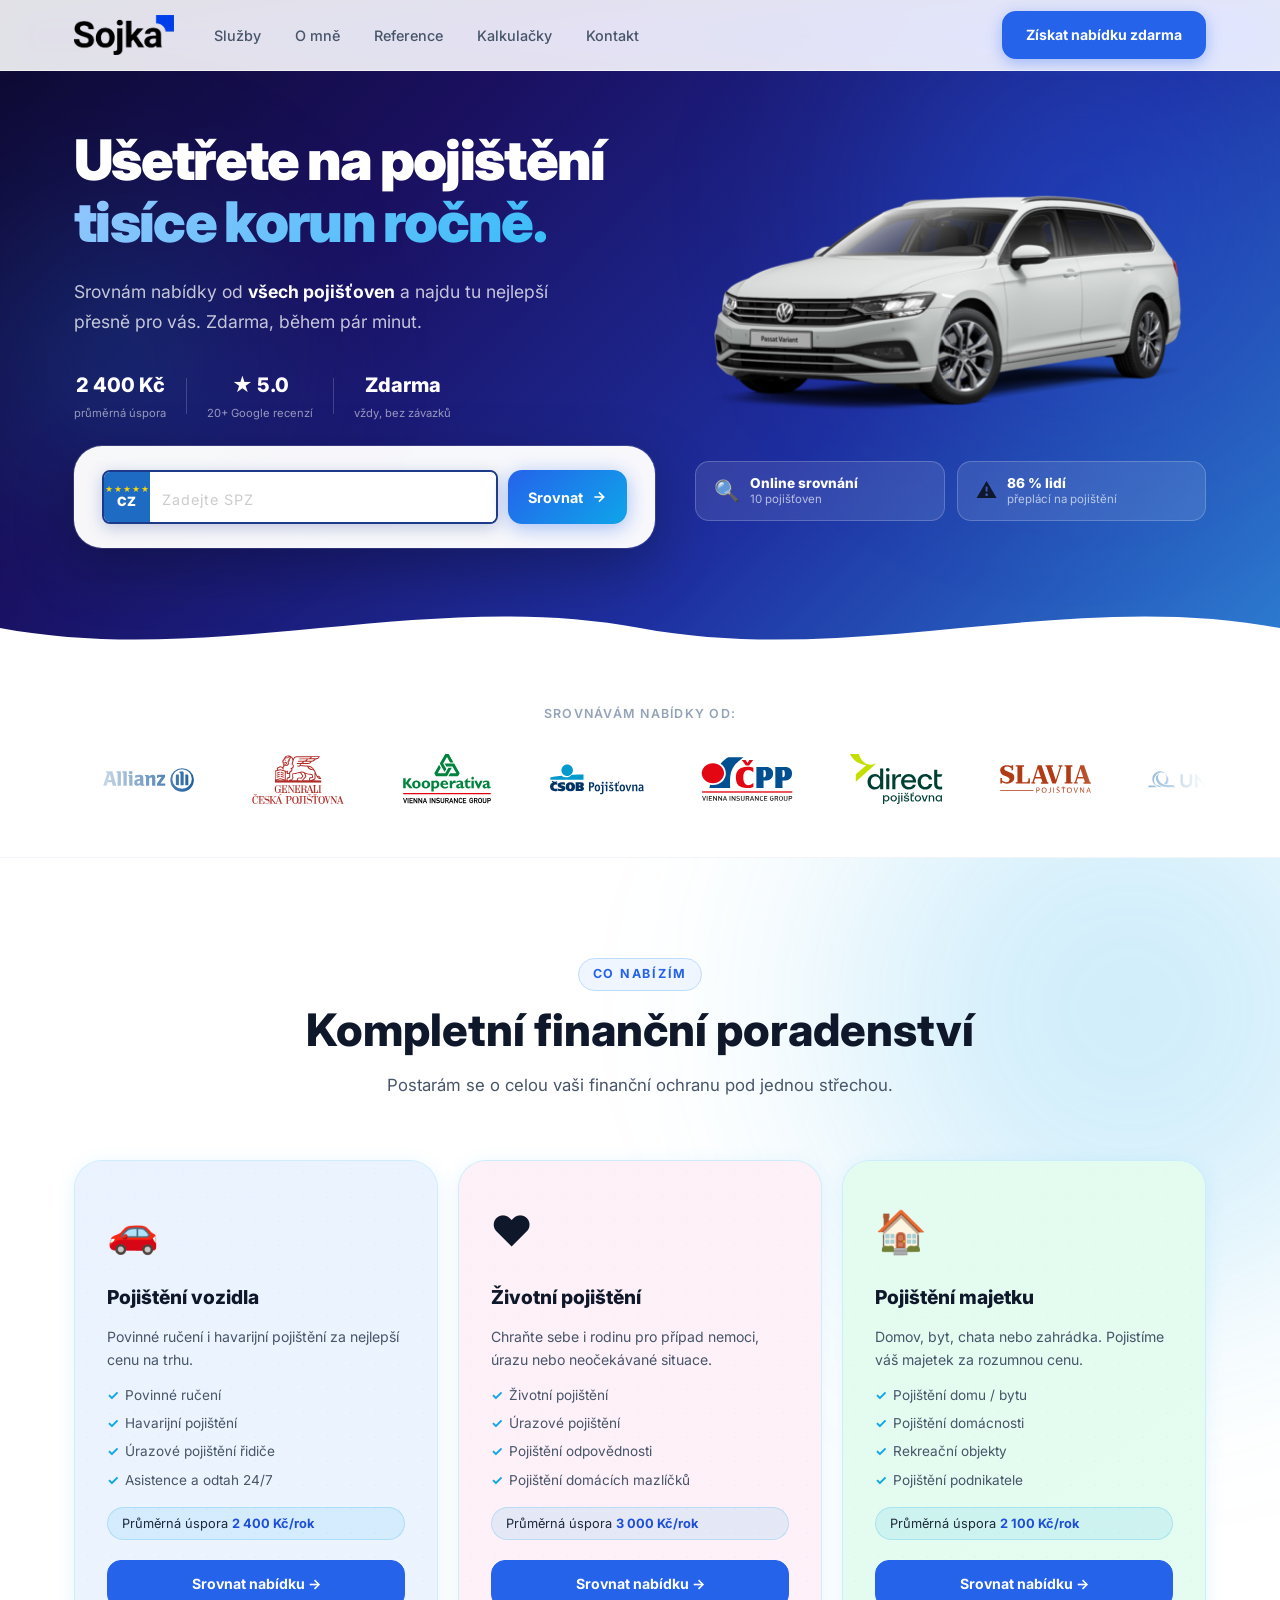
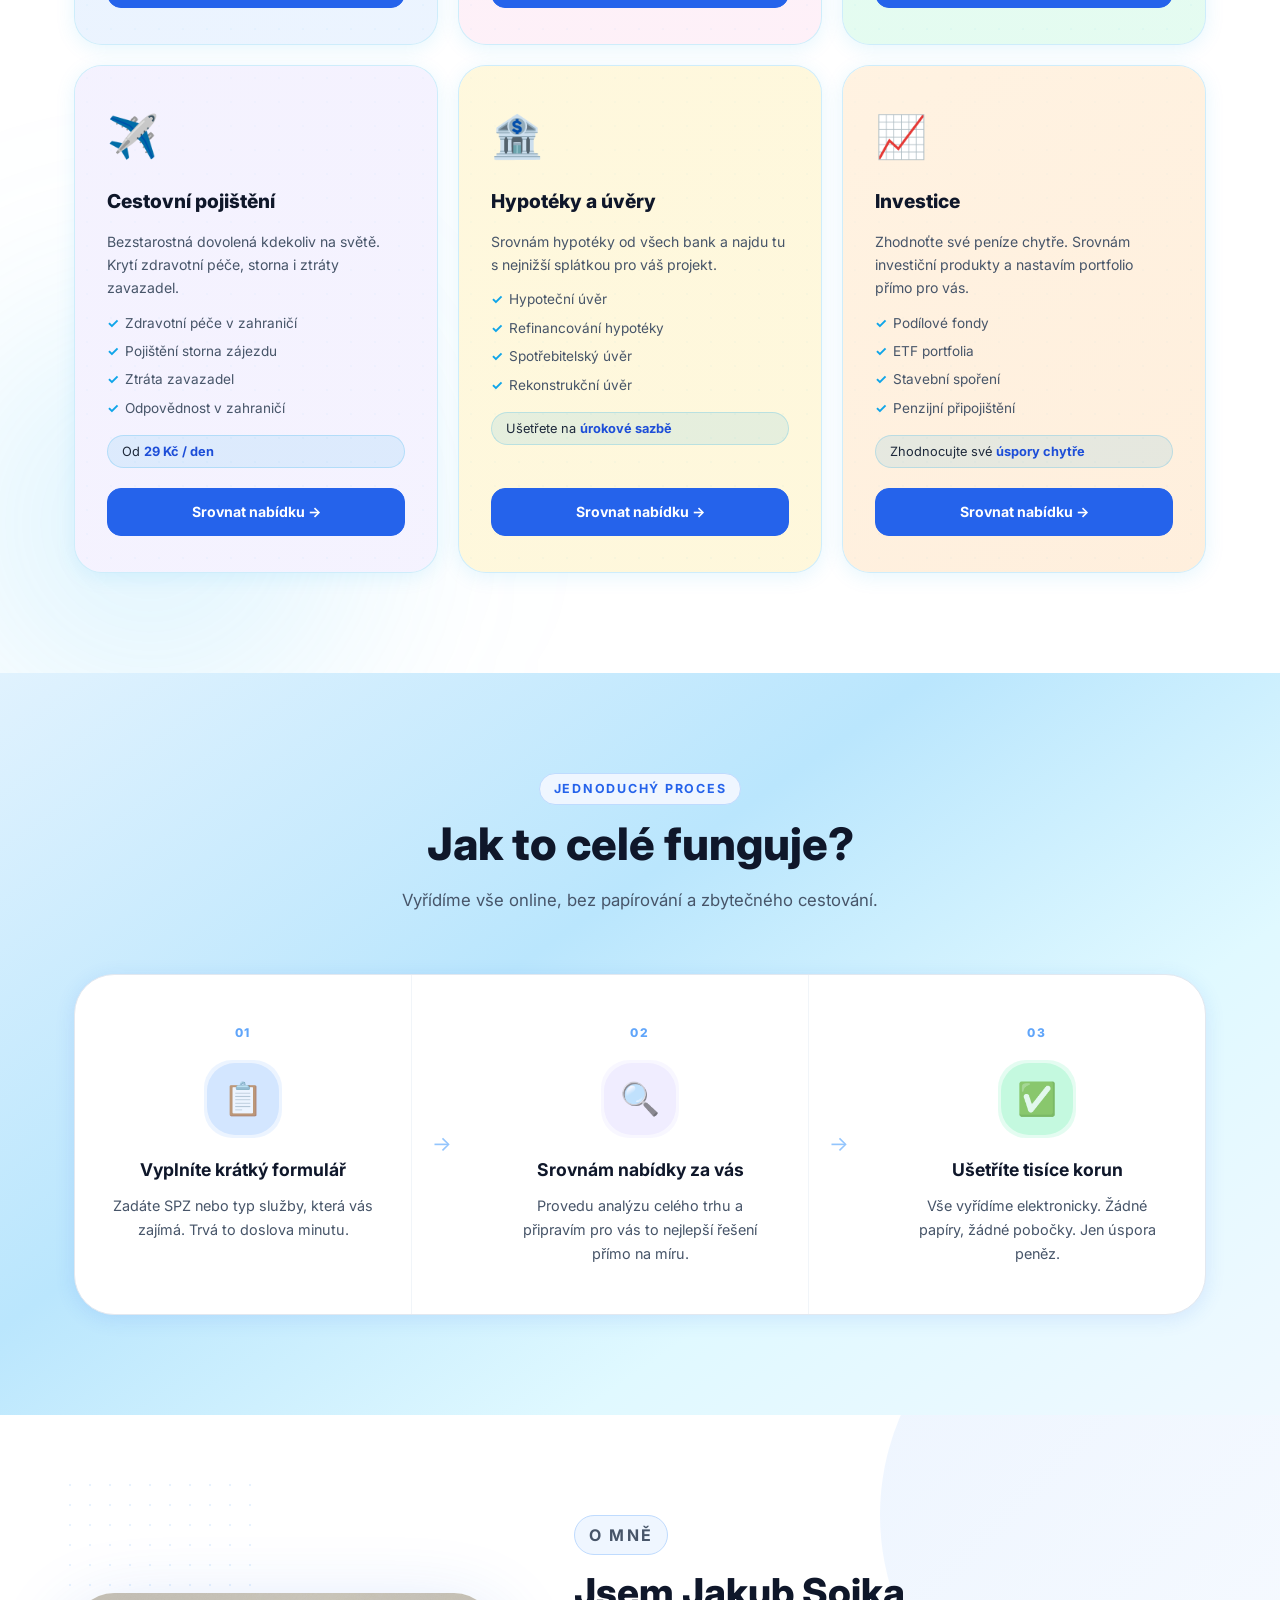
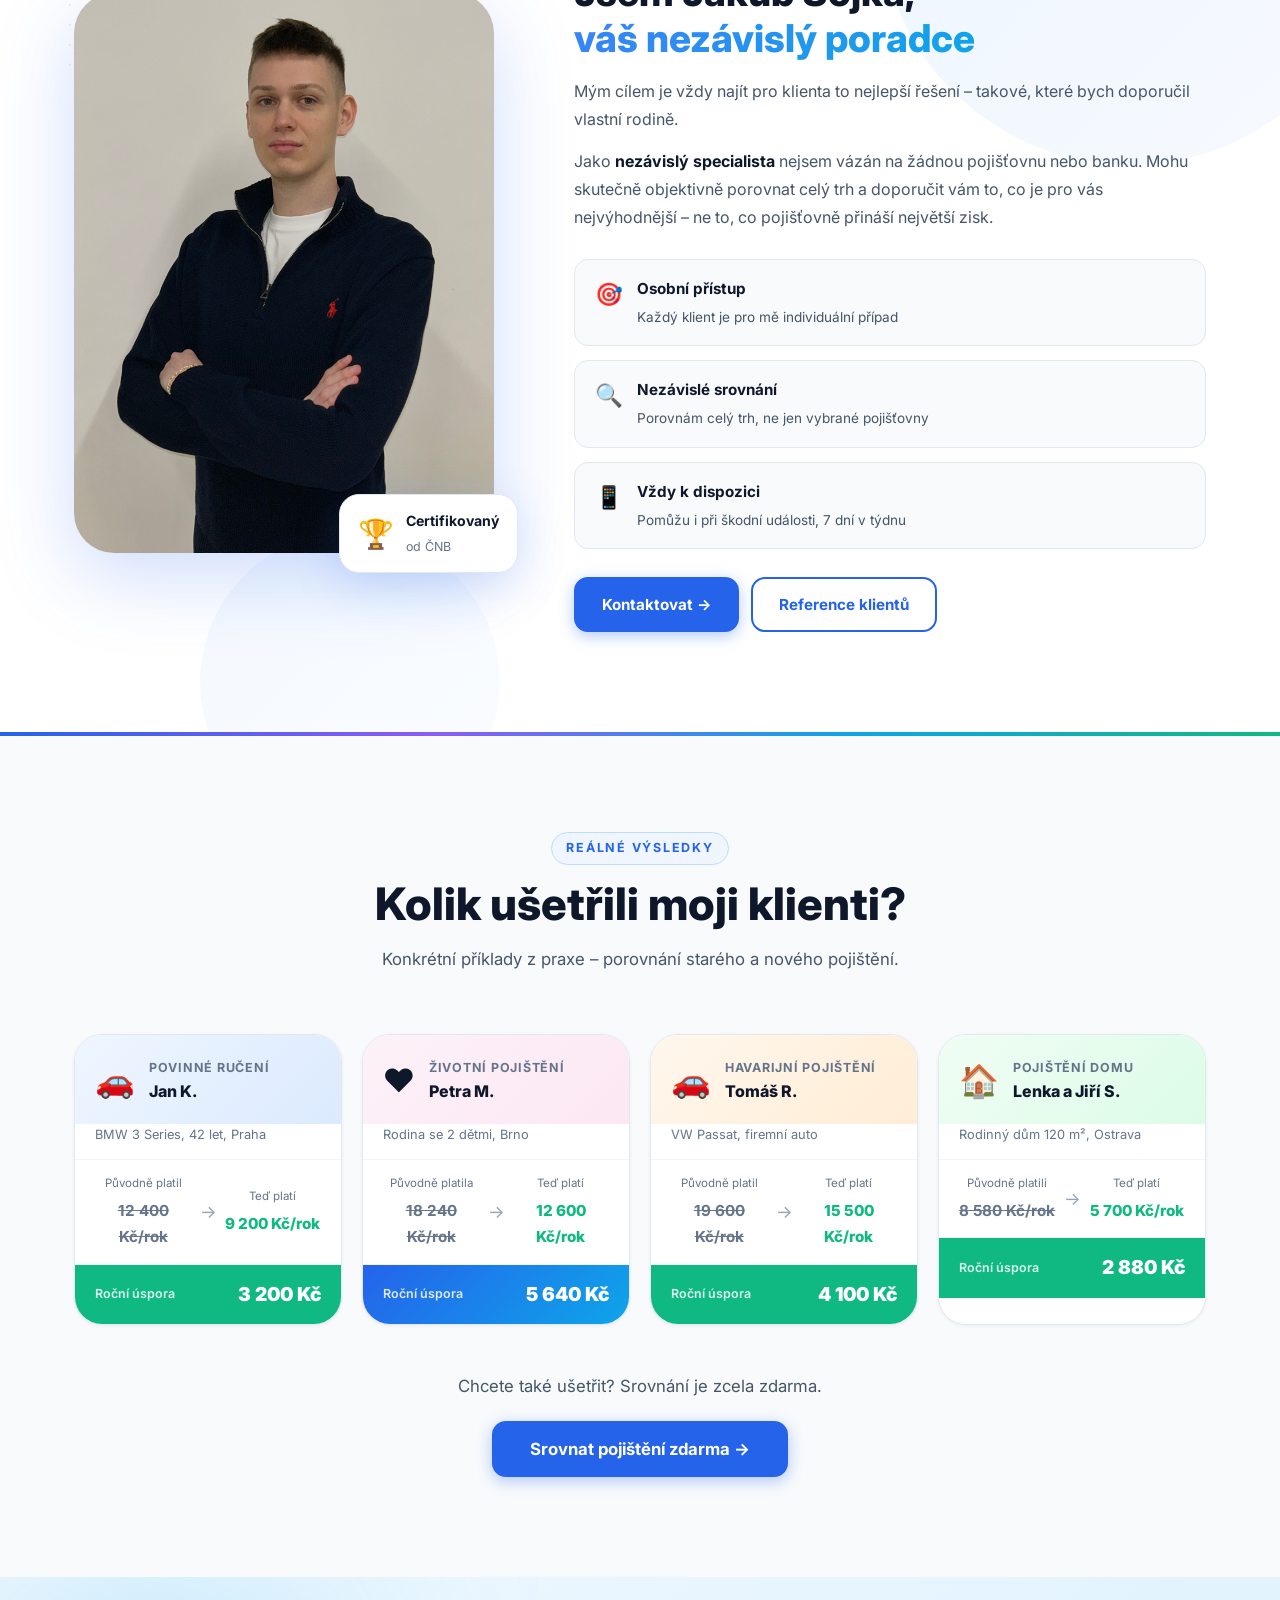
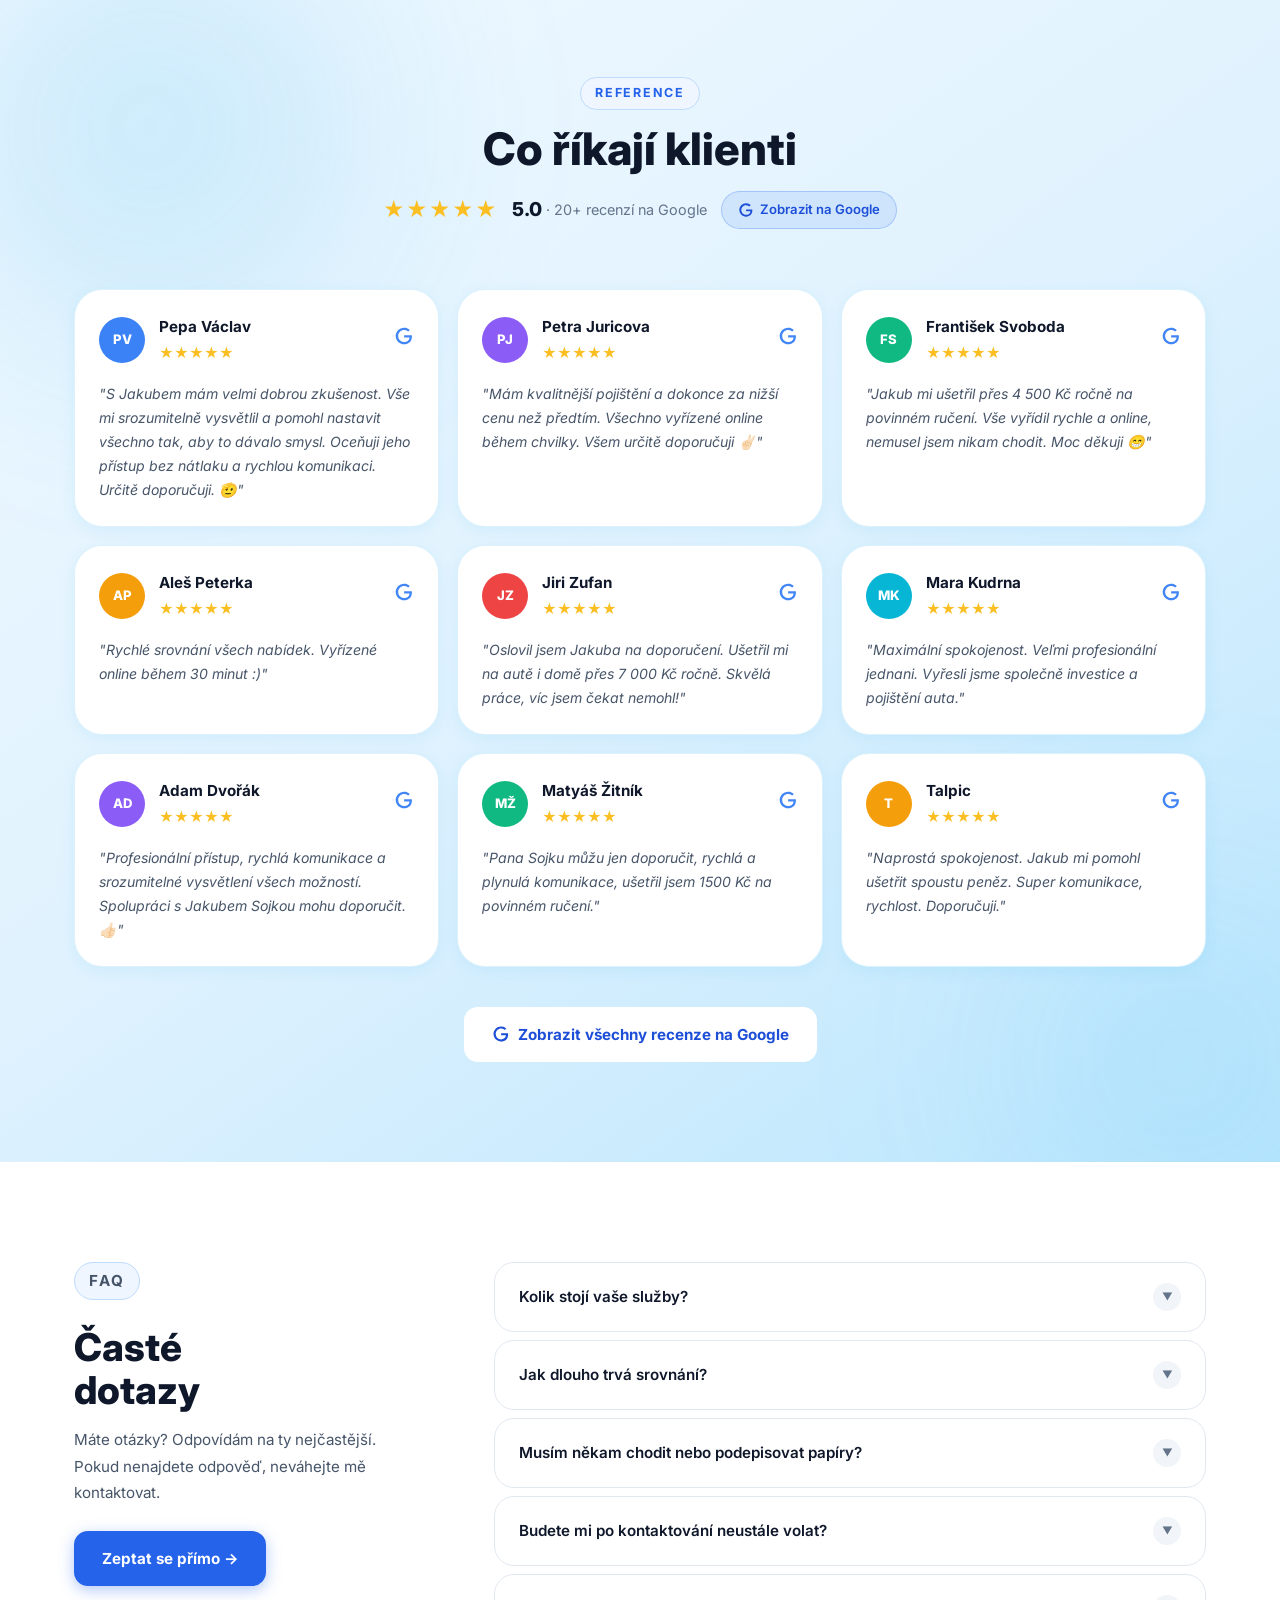
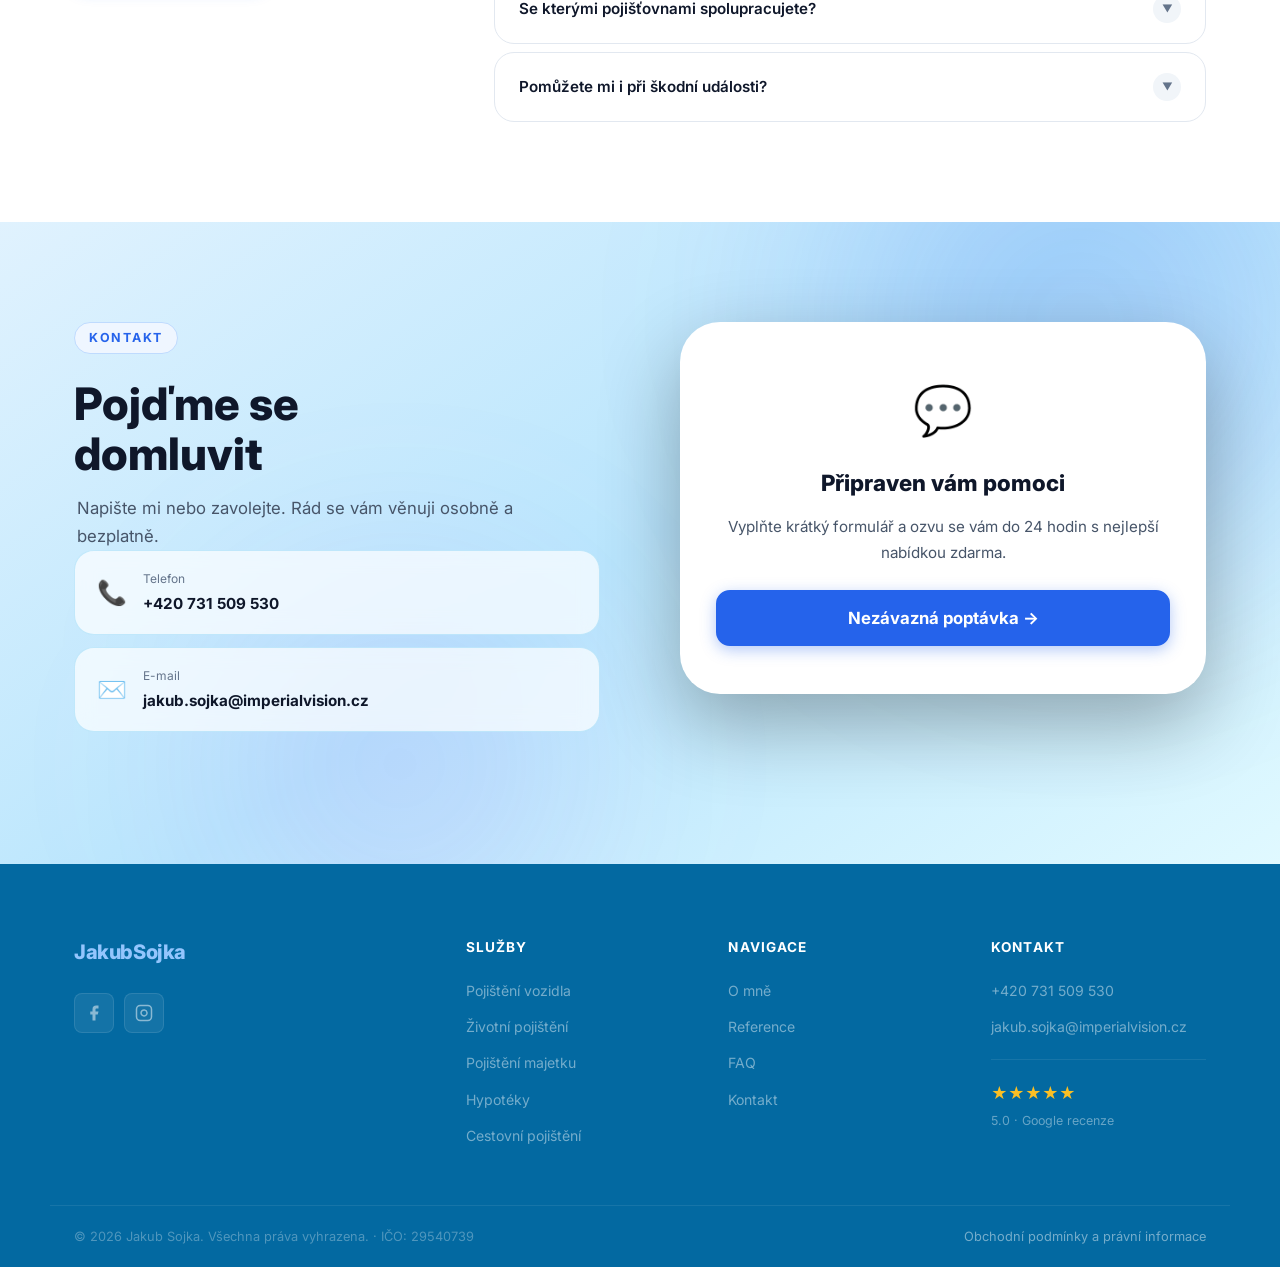
==== commit 00e34785: "Sojka: email→imperialvision, IČO 29540739, obchodní podmínky page, Instagram, footer logo modrá bez " ====
--- a/index.html
+++ b/index.html
@@ -3,15 +3,15 @@
 <head>
   <meta charset="UTF-8" />
   <meta name="viewport" content="width=device-width, initial-scale=1.0" />
-  <title>Jakub Sojka | Finanční poradce</title>
+  <title>Jakub Sojka | Finanční specialista</title>
   <meta name="description" content="Srovnám pojištění od všech pojišťoven a ušetřím vám tisíce korun. Zdarma, online, bez závazků." />
 
   <!-- Open Graph / sociální sítě / SMS náhled -->
   <meta property="og:type" content="website" />
-  <meta property="og:title" content="Jakub Sojka | Finanční poradce" />
+  <meta property="og:title" content="Jakub Sojka | Finanční specialista" />
   <meta property="og:description" content="Srovnám pojištění od všech pojišťoven a ušetřím vám tisíce korun. Zdarma, online, bez závazků." />
   <meta name="twitter:card" content="summary" />
-  <meta name="twitter:title" content="Jakub Sojka | Finanční poradce" />
+  <meta name="twitter:title" content="Jakub Sojka | Finanční specialista" />
   <meta name="twitter:description" content="Srovnám pojištění od všech pojišťoven a ušetřím vám tisíce korun." />
   <meta name="theme-color" content="#0f2445" />
 
@@ -298,7 +298,7 @@
             <span>📋</span>
           </div>
           <h3>Vyplníte krátký formulář</h3>
-          <p>Zadáte SPZ nebo typ pojištění, který vás zajímá. Trvá to doslova minutu.</p>
+          <p>Zadáte SPZ nebo typ služby, která vás zajímá. Trvá to doslova minutu.</p>
         </div>
         <div class="step-connector reveal reveal--delay-1">
           <div class="connector-line"></div>
@@ -310,7 +310,7 @@
             <span>🔍</span>
           </div>
           <h3>Srovnám nabídky za vás</h3>
-          <p>Prověřím nabídky od všech pojišťoven na trhu a vyberu tu nejlepší pro váš případ.</p>
+          <p>Provedu analýzu celého trhu a připravím pro vás to nejlepší řešení přímo na míru.</p>
         </div>
         <div class="step-connector reveal reveal--delay-2">
           <div class="connector-line"></div>
@@ -731,11 +731,11 @@
                 <span class="ki-val">+420 731 509 530</span>
               </div>
             </a>
-            <a href="mailto:info@jakubsojka.cz" class="kontakt-item">
+            <a href="mailto:jakub.sojka@imperialvision.cz" class="kontakt-item">
               <div class="kontakt-icon-wrap">✉️</div>
               <div>
                 <span class="ki-label">E-mail</span>
-                <span class="ki-val">info@jakubsojka.cz</span>
+                <span class="ki-val">jakub.sojka@imperialvision.cz</span>
               </div>
             </a>
           </div>
@@ -759,12 +759,11 @@
     <div class="container footer-inner">
       <div class="footer-brand">
         <div class="logo footer-logo">Jakub <span>Sojka</span></div>
-        <p>Nezávislý pojišťovací makléř<br />a finanční poradce</p>
         <div class="footer-social">
           <a href="#" aria-label="Facebook">
             <svg width="18" height="18" viewBox="0 0 24 24" fill="currentColor"><path d="M18 2h-3a5 5 0 0 0-5 5v3H7v4h3v8h4v-8h3l1-4h-4V7a1 1 0 0 1 1-1h3z"/></svg>
           </a>
-          <a href="#" aria-label="Instagram">
+          <a href="https://www.instagram.com/jakub__sojka/" target="_blank" rel="noopener" aria-label="Instagram">
             <svg width="18" height="18" viewBox="0 0 24 24" fill="none" stroke="currentColor" stroke-width="2"><rect x="2" y="2" width="20" height="20" rx="5" ry="5"/><path d="M16 11.37A4 4 0 1 1 12.63 8 4 4 0 0 1 16 11.37z"/><line x1="17.5" y1="6.5" x2="17.51" y2="6.5"/></svg>
           </a>
         </div>
@@ -792,7 +791,7 @@
         <h4>Kontakt</h4>
         <ul>
           <li><a href="tel:+420731509530">+420 731 509 530</a></li>
-          <li><a href="mailto:info@jakubsojka.cz">info@jakubsojka.cz</a></li>
+          <li><a href="mailto:jakub.sojka@imperialvision.cz">jakub.sojka@imperialvision.cz</a></li>
         </ul>
         <div class="footer-rating">
           <div class="fr-stars">★★★★★</div>
@@ -802,8 +801,8 @@
     </div>
     <div class="footer-bottom">
       <div class="container">
-        <span>© 2026 Jakub Sojka. Všechna práva vyhrazena. · IČO: XXXXXXXX</span>
-        <a href="#">Zásady ochrany osobních údajů</a>
+        <span>© 2026 Jakub Sojka. Všechna práva vyhrazena. · IČO: 29540739</span>
+        <a href="obchodni-podminky.html">Obchodní podmínky a právní informace</a>
       </div>
     </div>
   </footer>
--- a/css/style.css
+++ b/css/style.css
@@ -1275,8 +1275,8 @@
 }
 
 .footer-brand p { color: rgba(255,255,255,.45); font-size: .88rem; margin-top: 12px; line-height: 1.75; }
-.footer-logo { font-size: 1.25rem; font-weight: 800; margin-bottom: 4px; }
-.footer-logo span { color: inherit; }
+.footer-logo { font-size: 1.25rem; font-weight: 800; margin-bottom: 4px; color: var(--blue-300); }
+.footer-logo span { color: var(--blue-300); }
 
 .footer-social { display: flex; gap: 10px; margin-top: 20px; }
 .footer-social a {
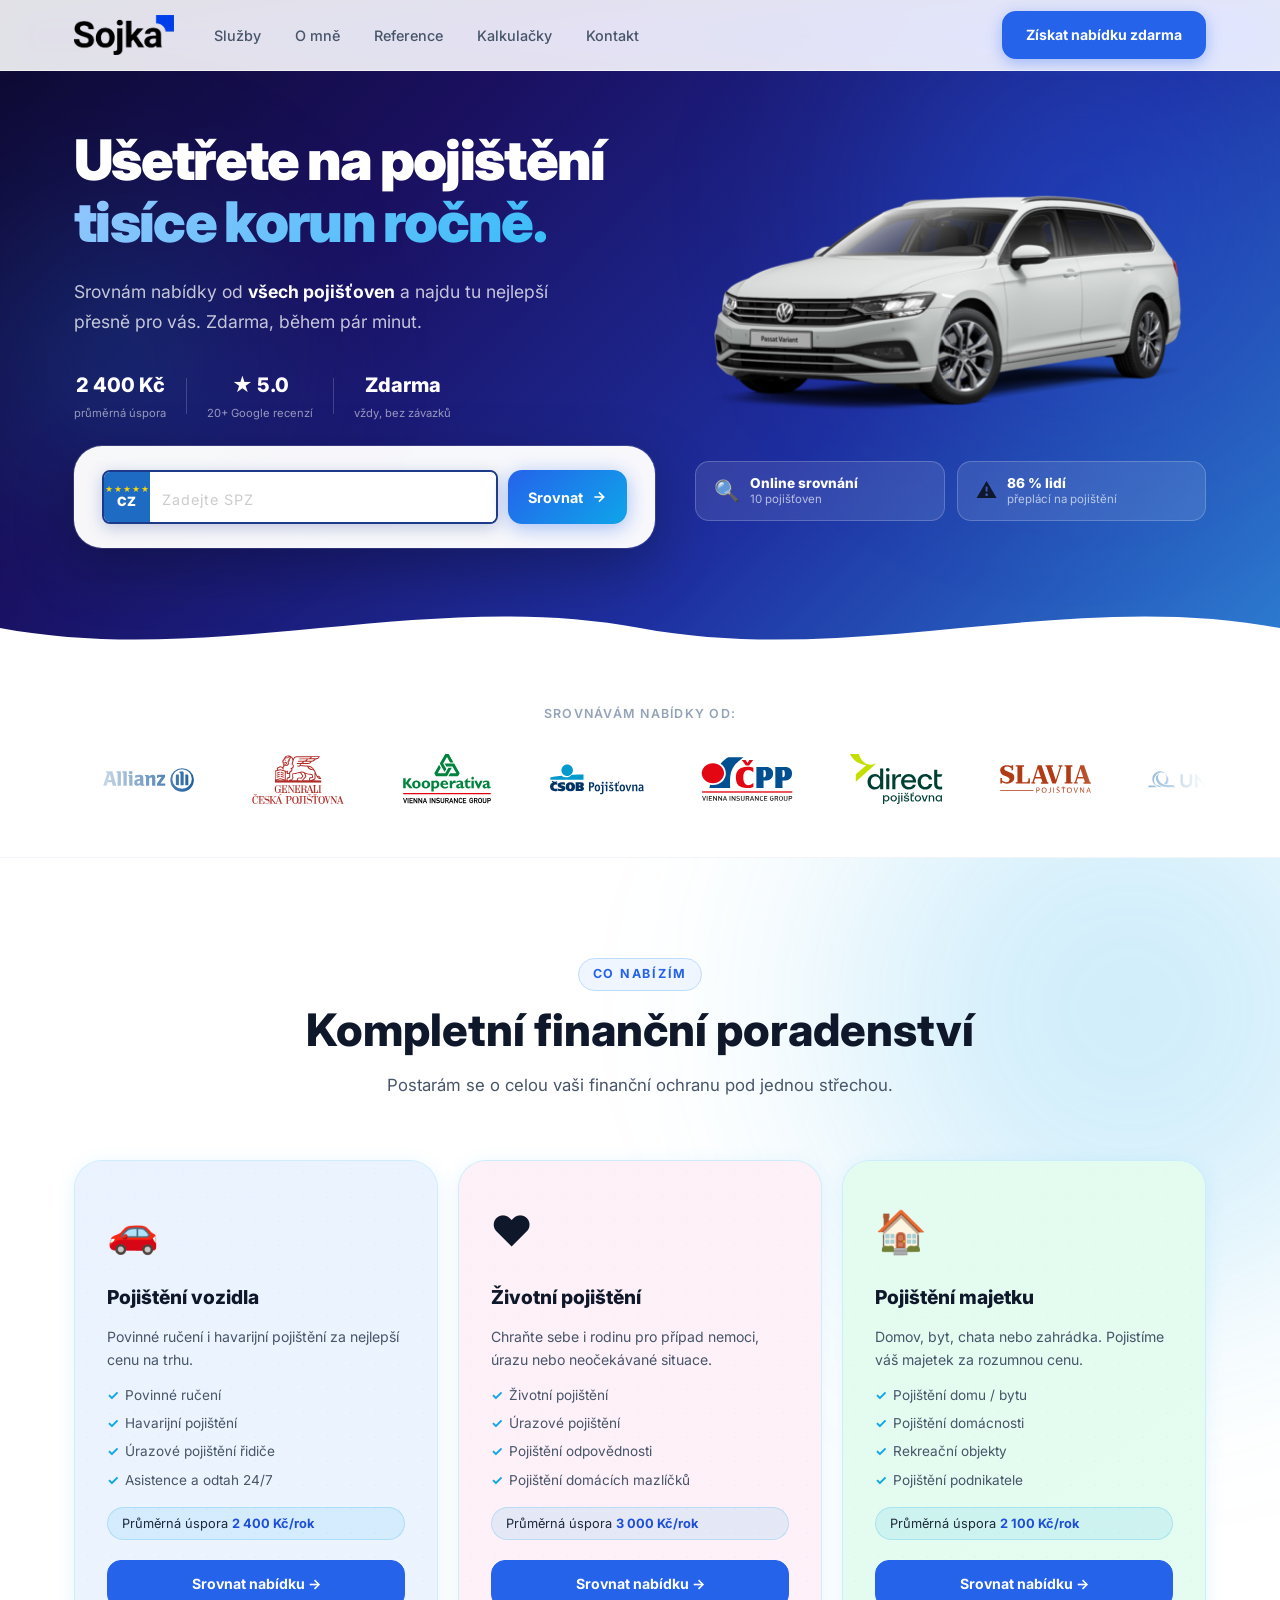
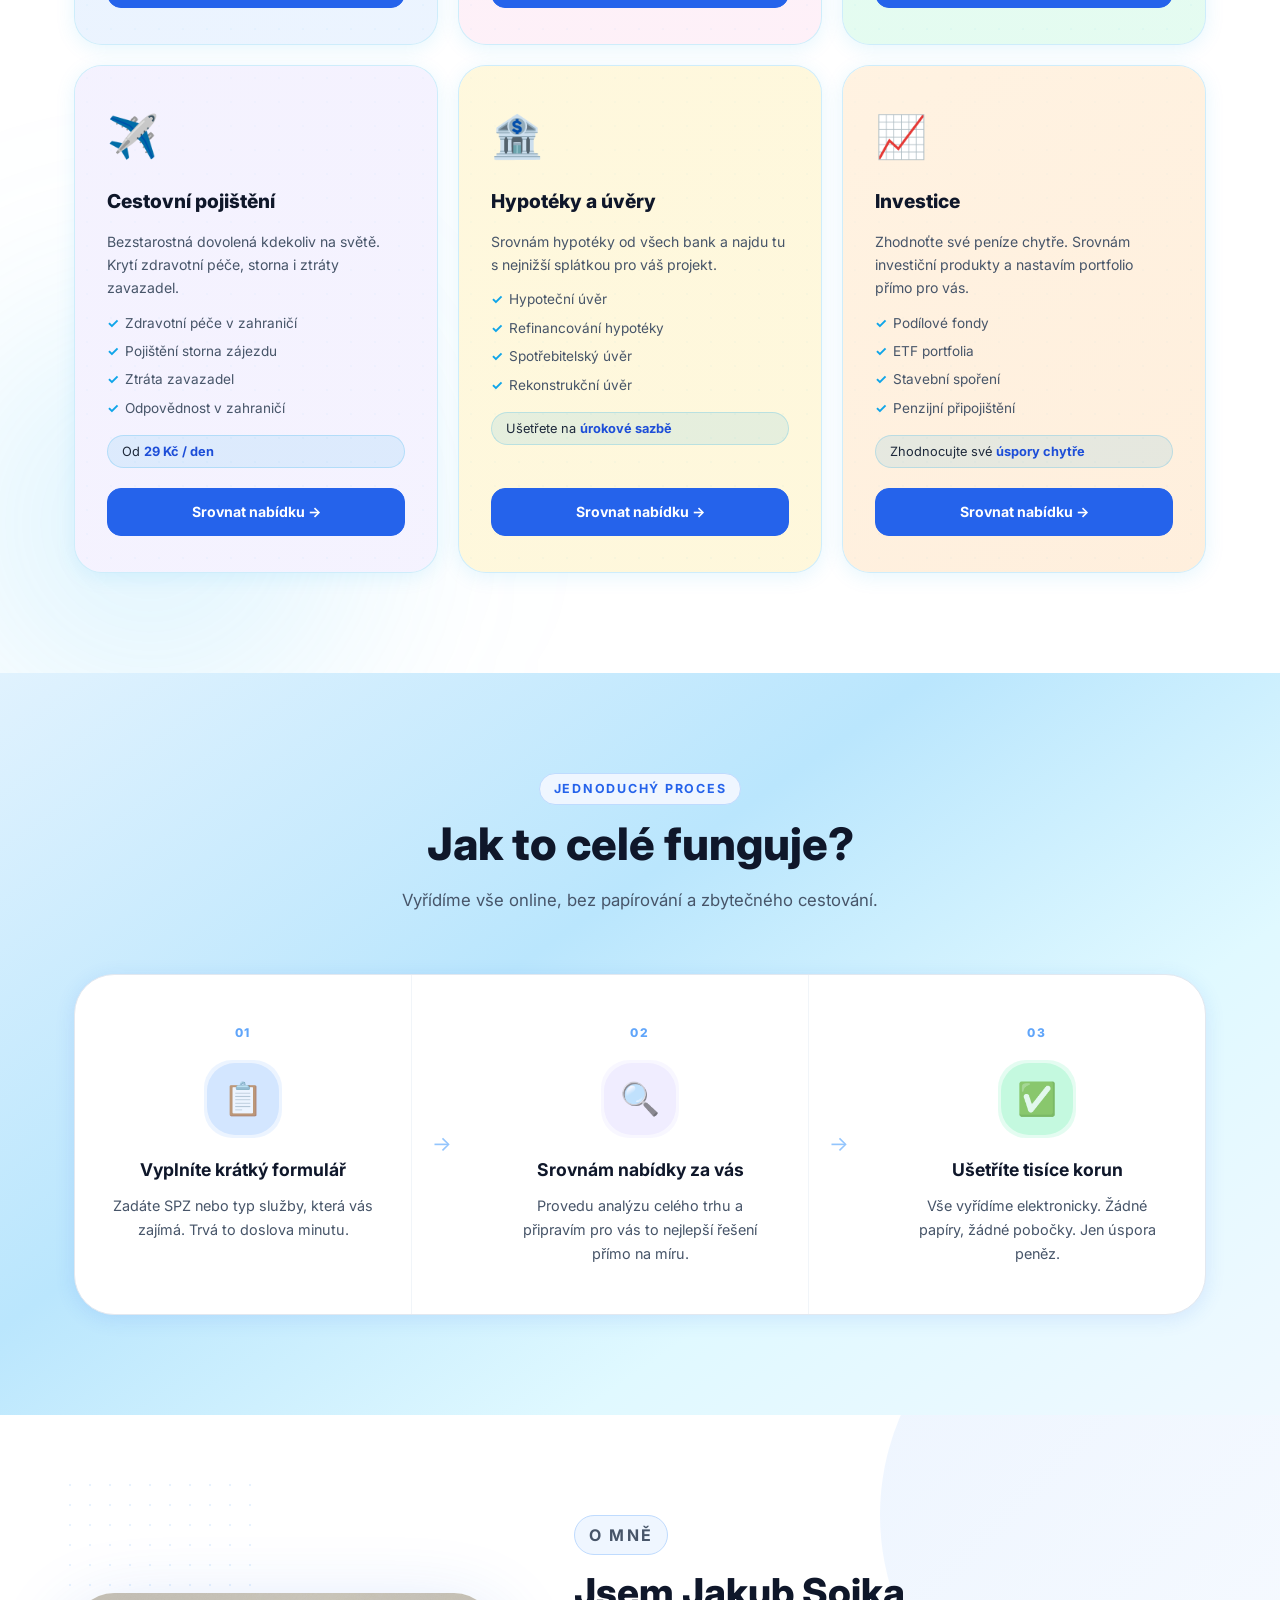
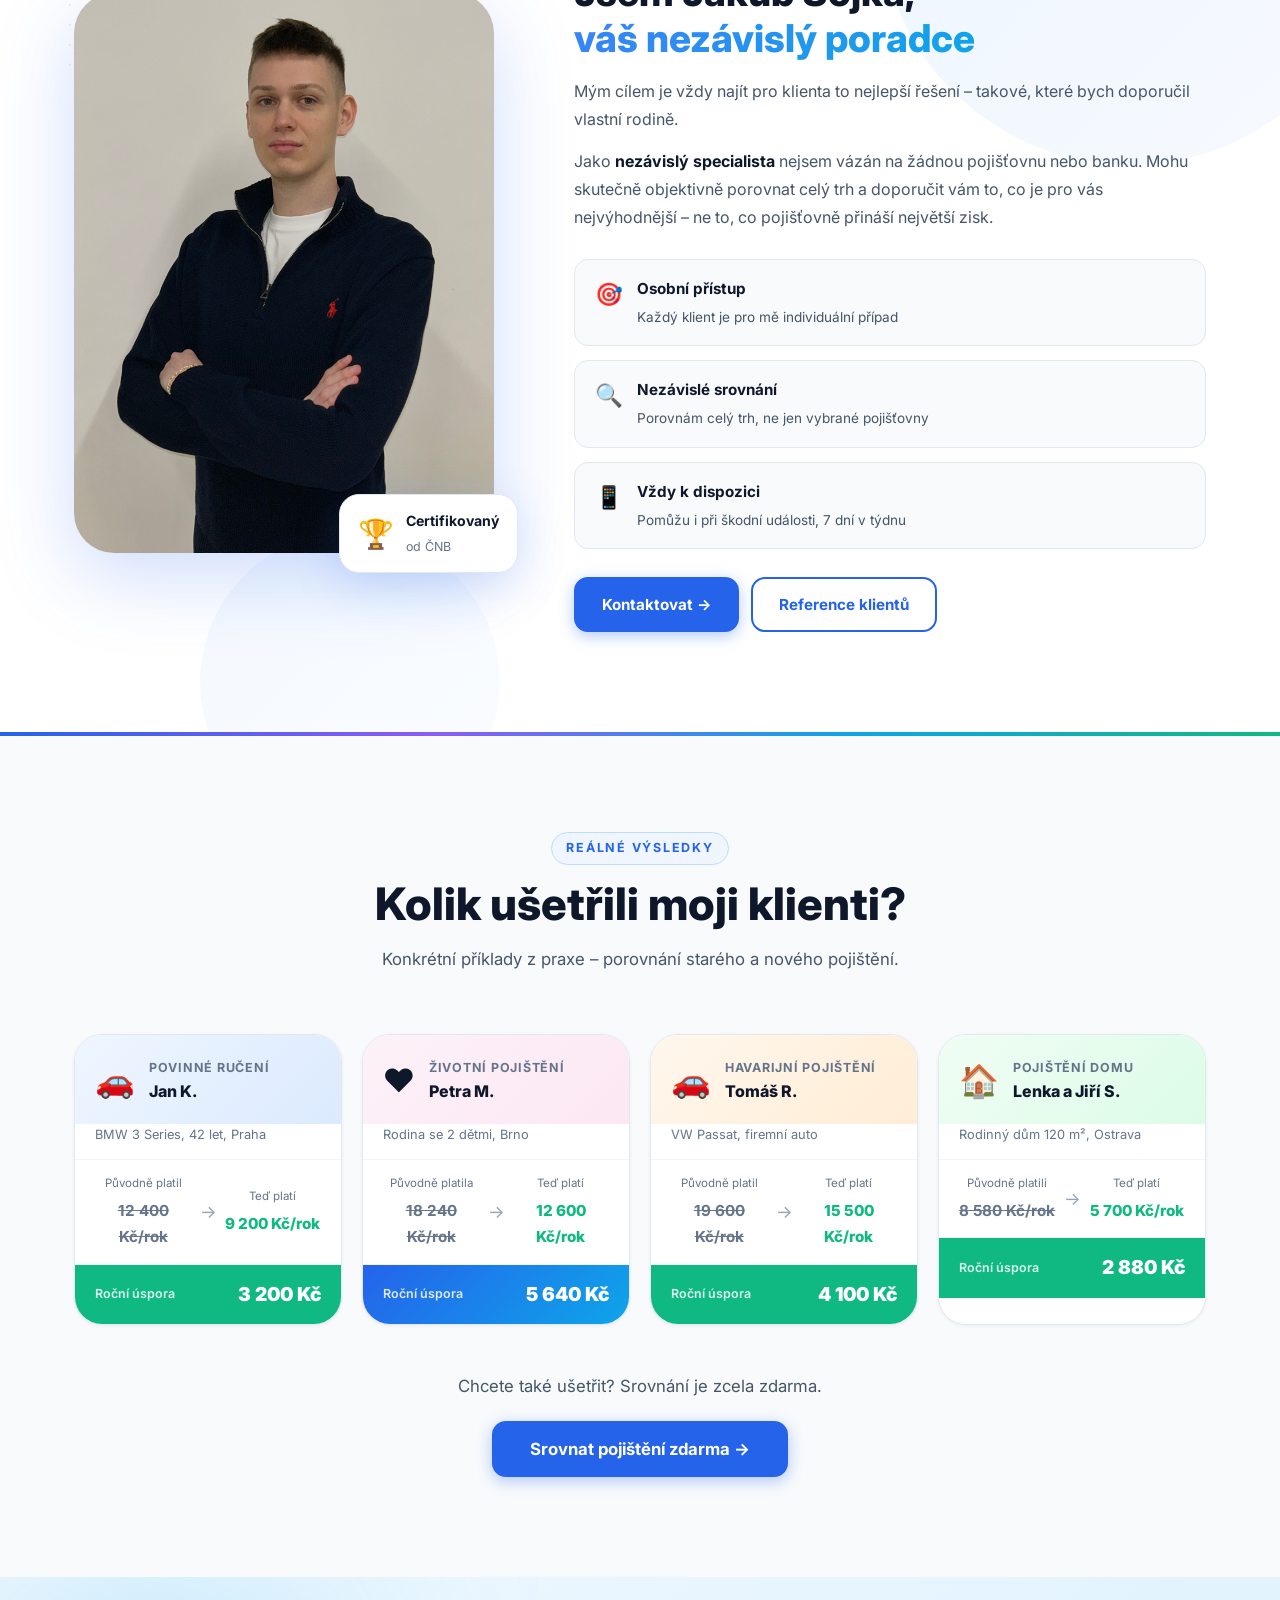
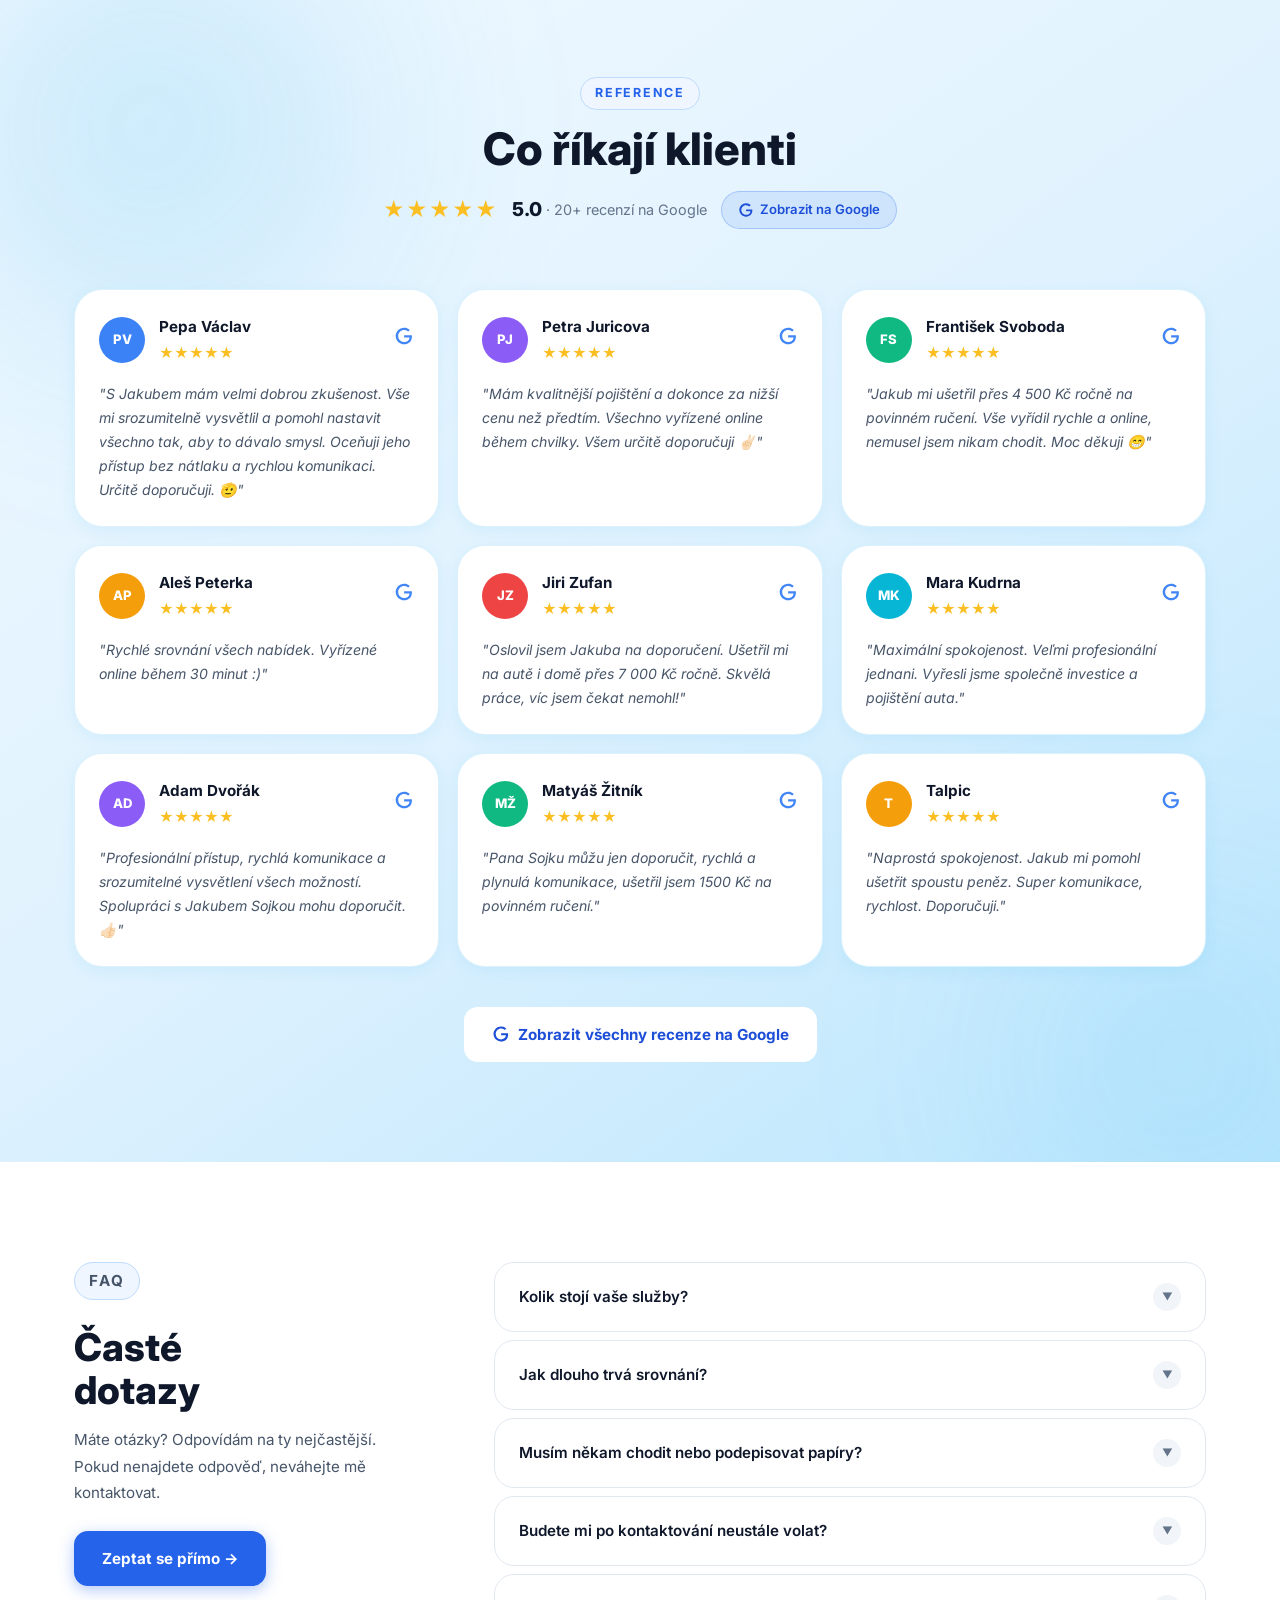
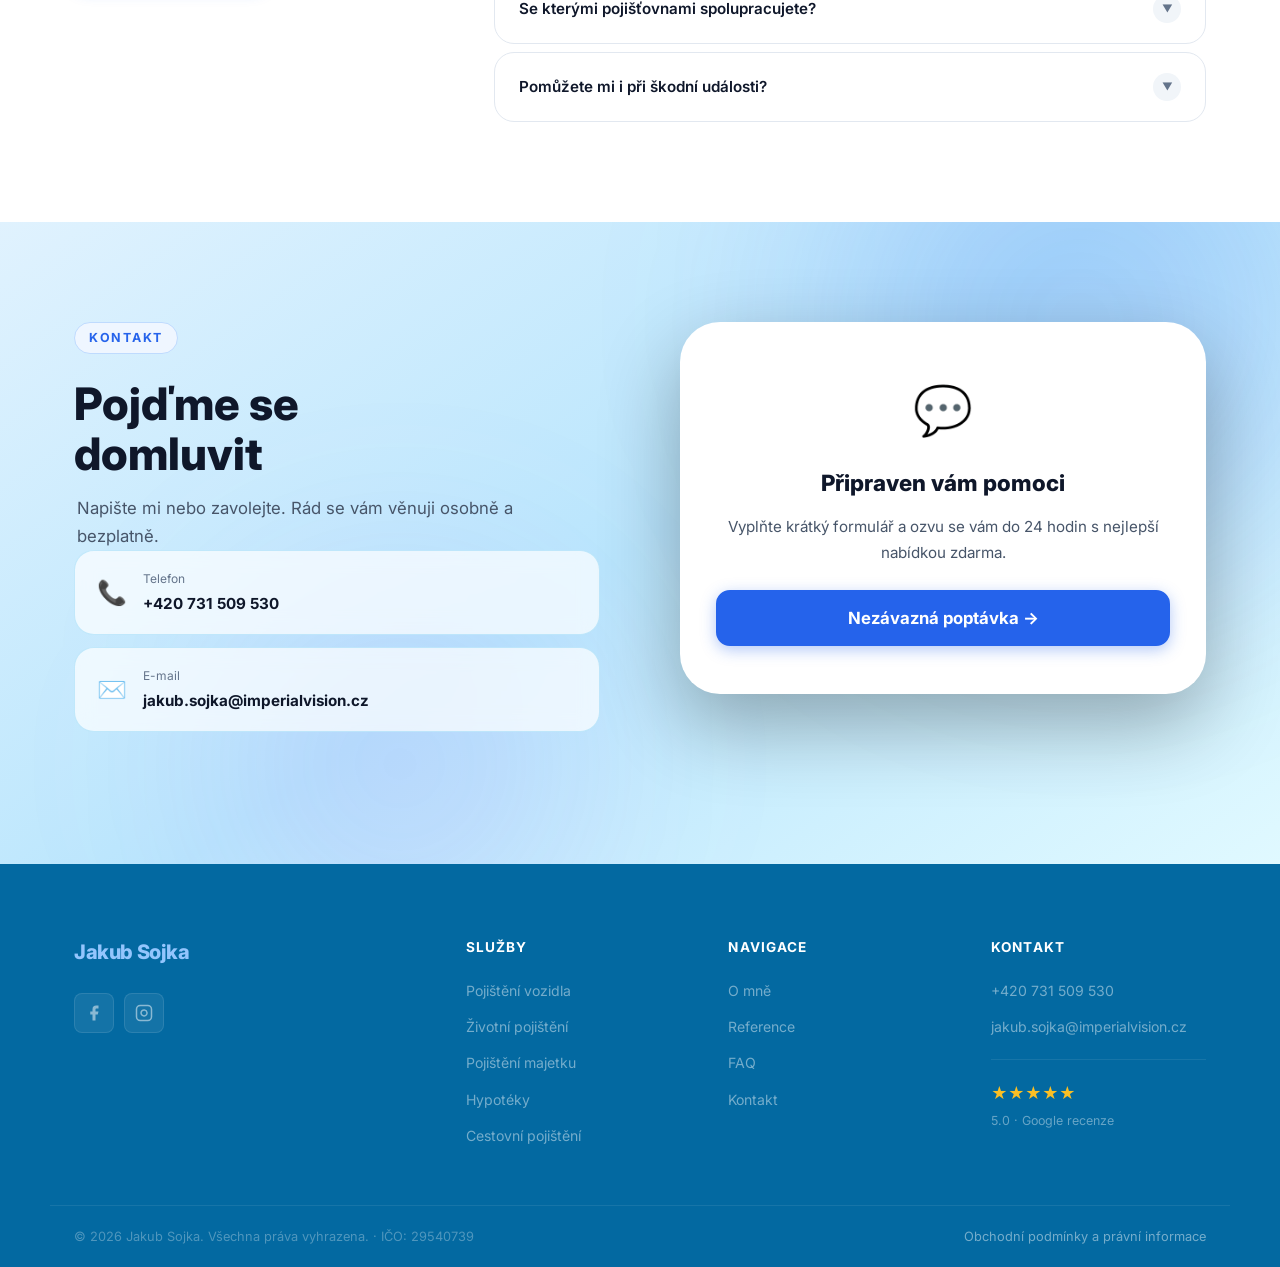
==== commit ce927f6f: "Sojka: footer logo Jakub&nbsp;Sojka (pevná mezera, flex ořezával normální space)" ====
--- a/index.html
+++ b/index.html
@@ -758,7 +758,7 @@
   <footer class="footer">
     <div class="container footer-inner">
       <div class="footer-brand">
-        <div class="logo footer-logo">Jakub <span>Sojka</span></div>
+        <div class="logo footer-logo">Jakub&nbsp;<span>Sojka</span></div>
         <div class="footer-social">
           <a href="#" aria-label="Facebook">
             <svg width="18" height="18" viewBox="0 0 24 24" fill="currentColor"><path d="M18 2h-3a5 5 0 0 0-5 5v3H7v4h3v8h4v-8h3l1-4h-4V7a1 1 0 0 1 1-1h3z"/></svg>
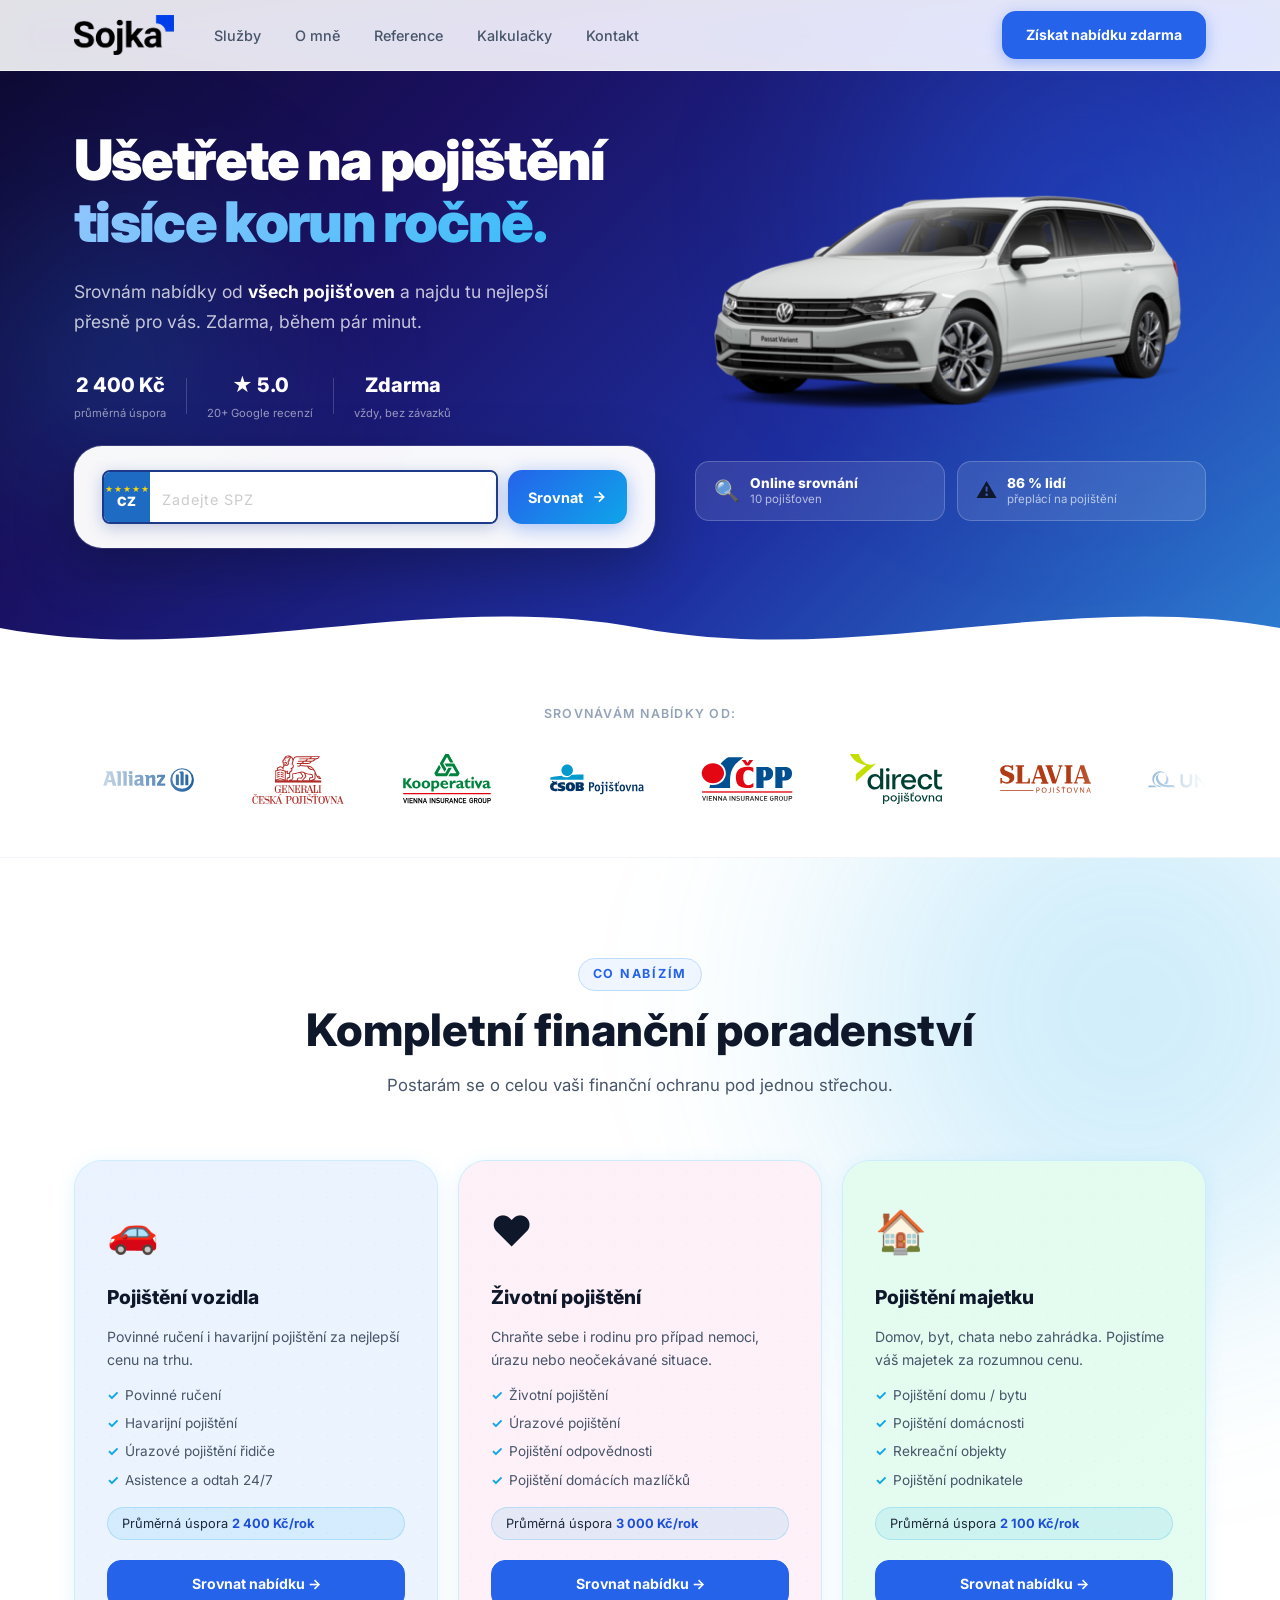
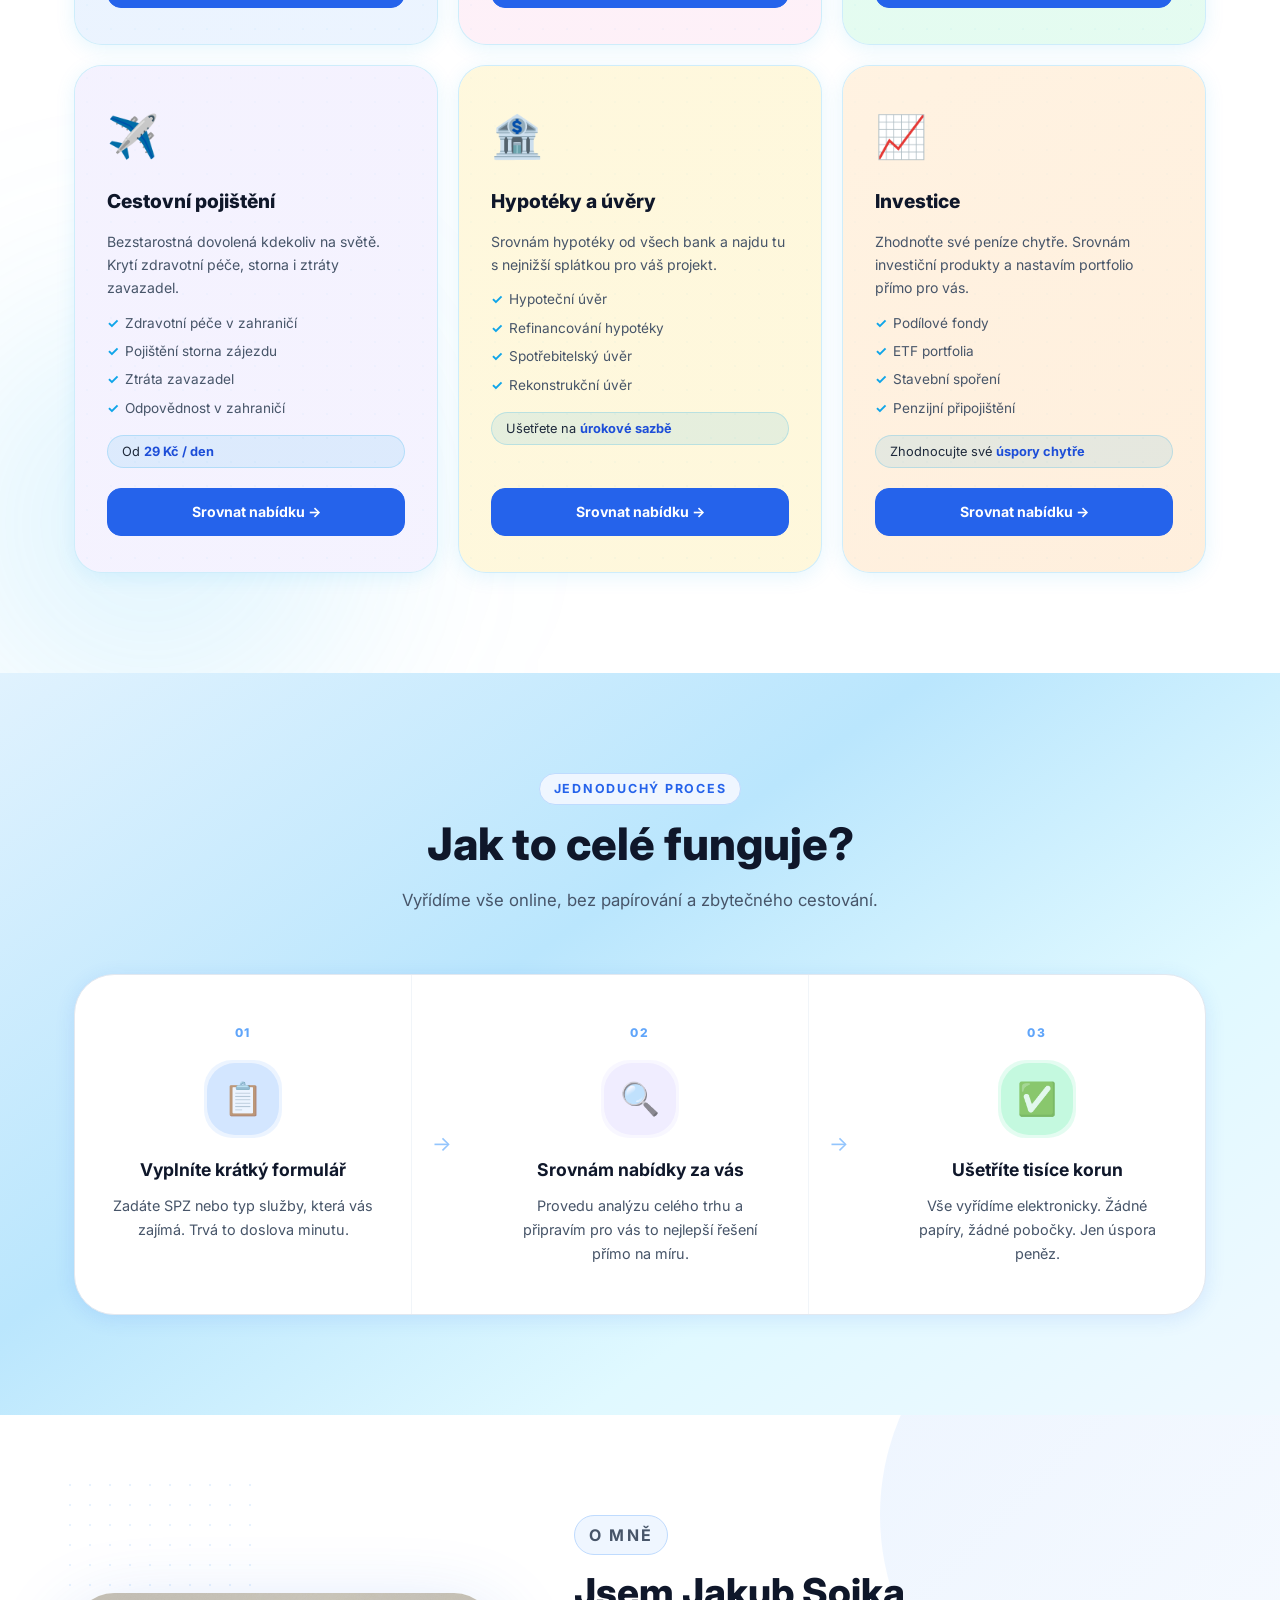
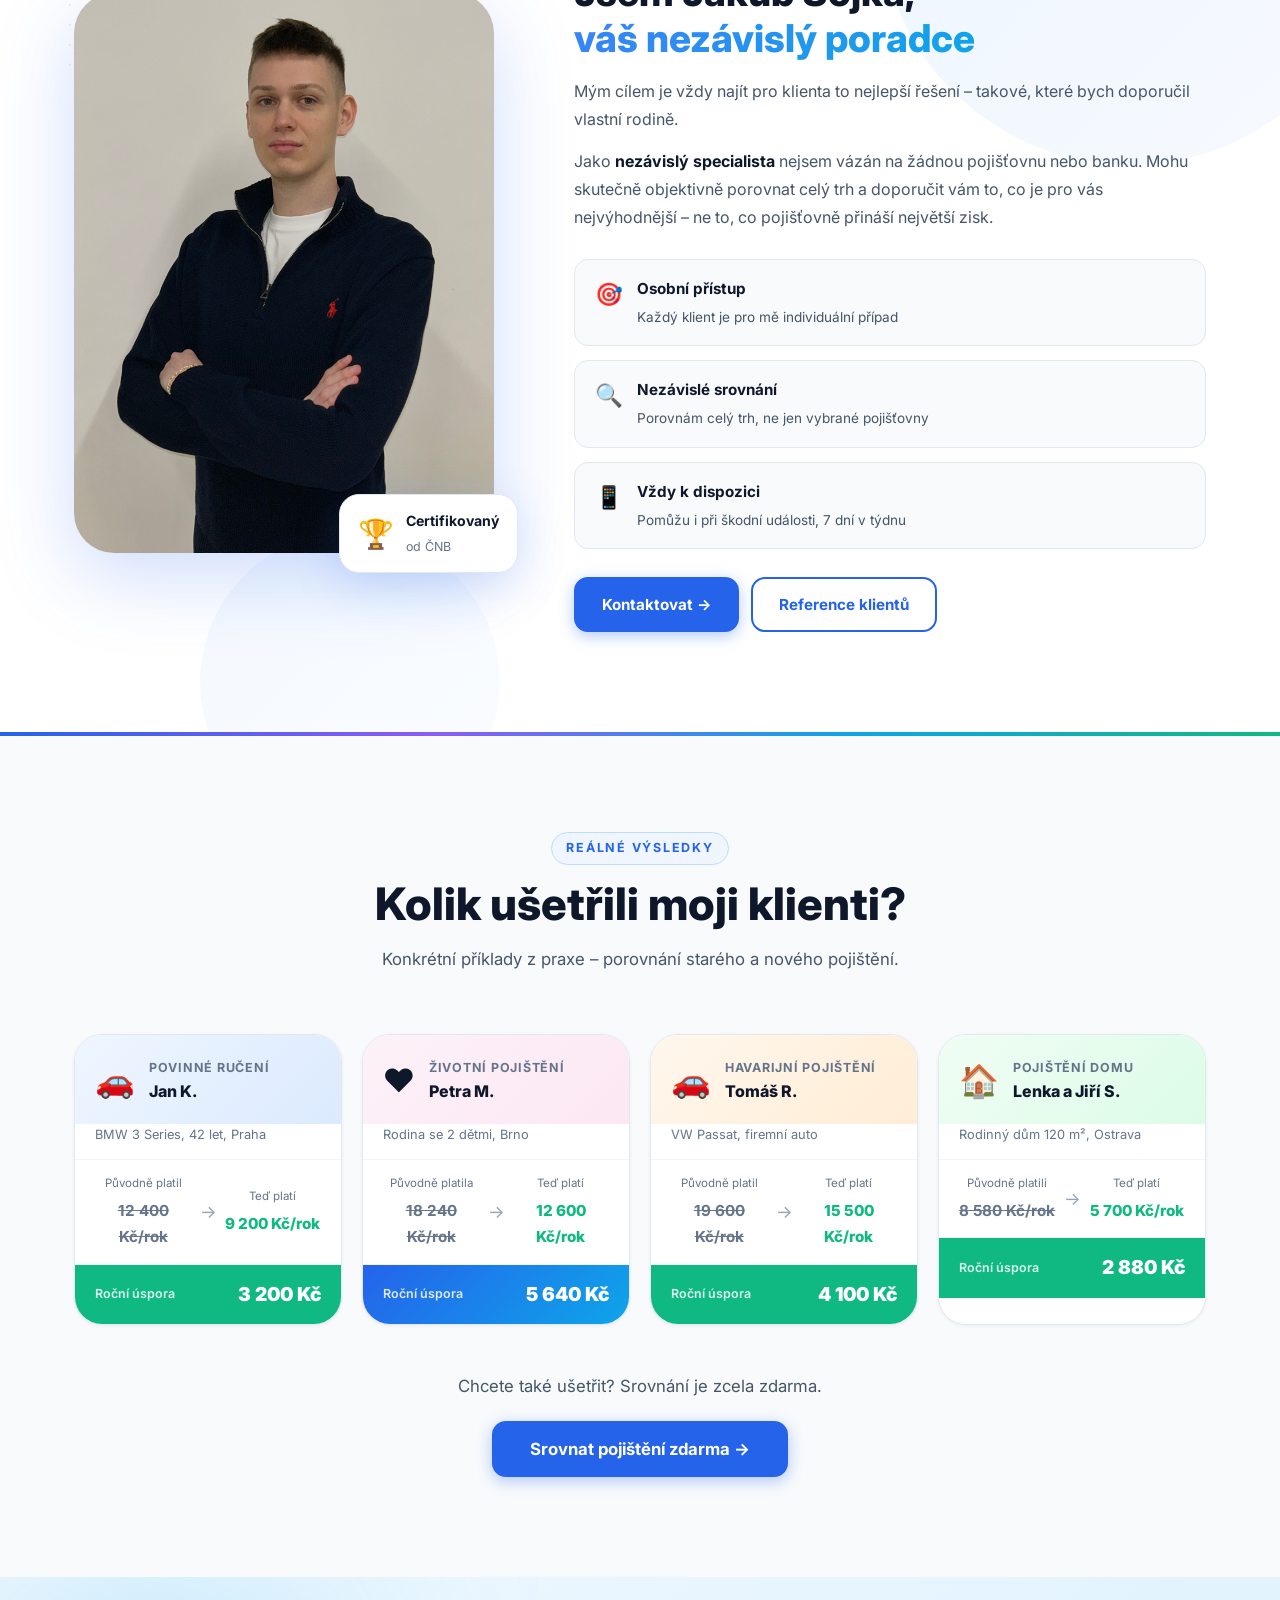
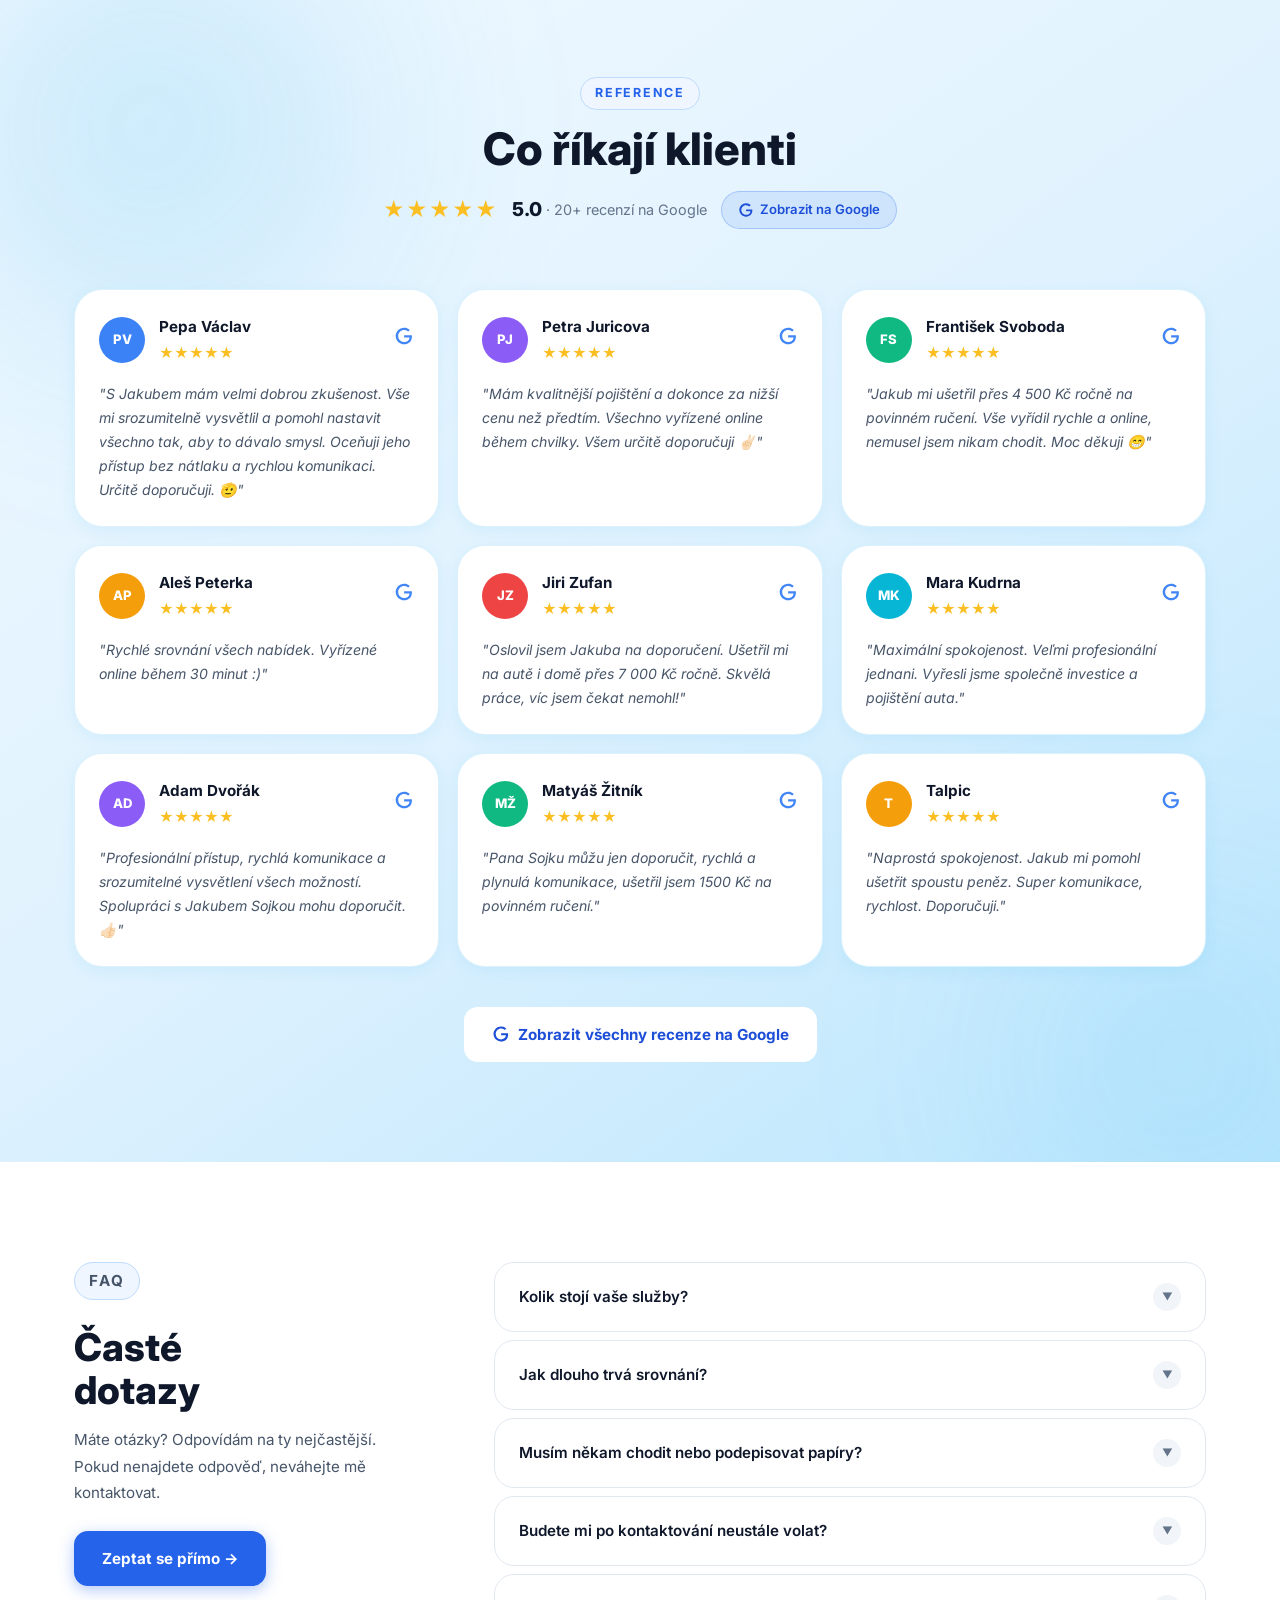
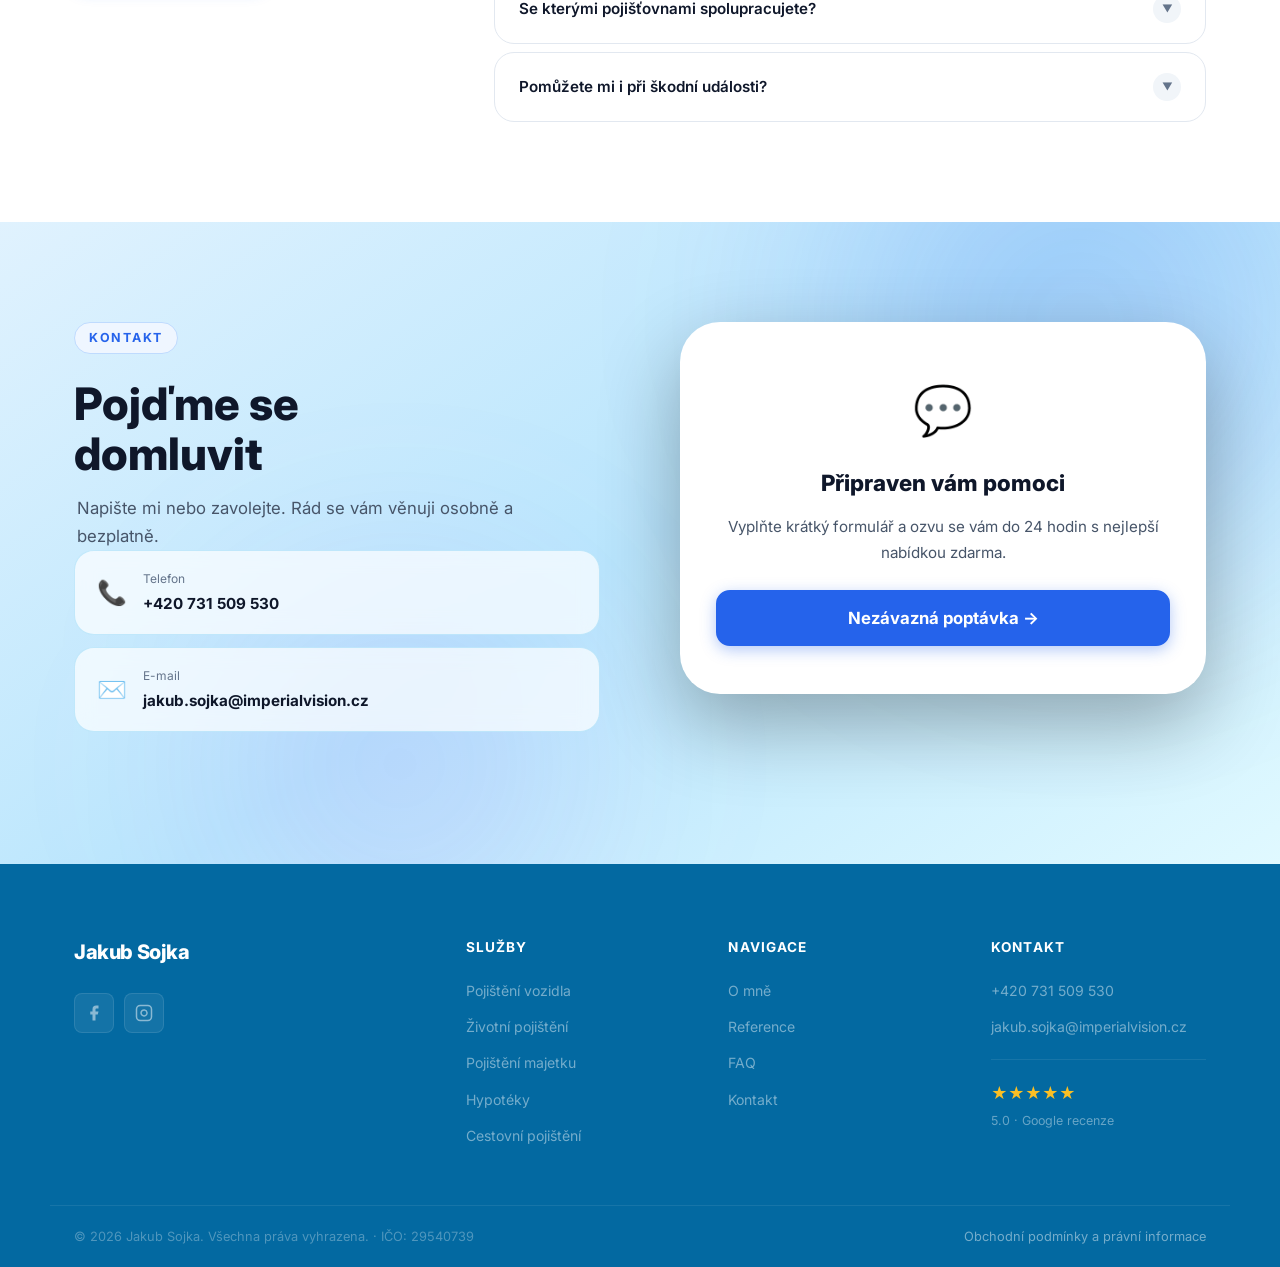
==== commit fcf0dec2: "Sojka: footer logo bílá + úvěr posuvník od 50 tis. Kč (cache-bust v3)" ====
--- a/index.html
+++ b/index.html
@@ -18,7 +18,7 @@
   <link rel="preconnect" href="https://fonts.googleapis.com" />
   <link rel="preconnect" href="https://fonts.gstatic.com" crossorigin />
   <link href="https://fonts.googleapis.com/css2?family=Inter:wght@300;400;500;600;700;800;900&display=swap" rel="stylesheet" />
-  <link rel="stylesheet" href="css/style.css" />
+  <link rel="stylesheet" href="css/style.css?v=3" />
 </head>
 <body>
 
@@ -30,7 +30,7 @@
         <li><a href="#sluzby">Služby</a></li>
         <li><a href="#o-mne">O mně</a></li>
         <li><a href="#recenze">Reference</a></li>
-        <li><a href="kalkulacky.html">Kalkulačky</a></li>
+        <li><a href="kalkulacky">Kalkulačky</a></li>
         <li><a href="#kontakt">Kontakt</a></li>
       </ul>
       <a href="#" class="btn btn-primary nav-cta open-modal" id="navCta">Získat nabídku zdarma</a>
@@ -202,7 +202,7 @@
             <li>Asistence a odtah 24/7</li>
           </ul>
           <div class="service-savings">Průměrná úspora <strong>2 400 Kč/rok</strong></div>
-          <a href="pojisteni-vozidla.html" class="btn btn-service">Srovnat nabídku →</a>
+          <a href="pojisteni-vozidla" class="btn btn-service">Srovnat nabídku →</a>
         </div>
 
         <div class="service-card service-card--life reveal reveal--delay-1">
@@ -217,7 +217,7 @@
             <li>Pojištění domácích mazlíčků</li>
           </ul>
           <div class="service-savings">Průměrná úspora <strong>3 000 Kč/rok</strong></div>
-          <a href="zivotni-pojisteni.html" class="btn btn-service">Srovnat nabídku →</a>
+          <a href="zivotni-pojisteni" class="btn btn-service">Srovnat nabídku →</a>
         </div>
 
         <div class="service-card service-card--property reveal reveal--delay-2">
@@ -232,7 +232,7 @@
             <li>Pojištění podnikatele</li>
           </ul>
           <div class="service-savings">Průměrná úspora <strong>2 100 Kč/rok</strong></div>
-          <a href="pojisteni-majetku.html" class="btn btn-service">Srovnat nabídku →</a>
+          <a href="pojisteni-majetku" class="btn btn-service">Srovnat nabídku →</a>
         </div>
 
         <div class="service-card service-card--travel reveal">
@@ -247,7 +247,7 @@
             <li>Odpovědnost v zahraničí</li>
           </ul>
           <div class="service-savings">Od <strong>29 Kč / den</strong></div>
-          <a href="cestovni-pojisteni.html" class="btn btn-service">Srovnat nabídku →</a>
+          <a href="cestovni-pojisteni" class="btn btn-service">Srovnat nabídku →</a>
         </div>
 
         <div class="service-card service-card--mortgage reveal reveal--delay-1">
@@ -262,7 +262,7 @@
             <li>Rekonstrukční úvěr</li>
           </ul>
           <div class="service-savings">Ušetřete na <strong>úrokové sazbě</strong></div>
-          <a href="hypoteky-uvery.html" class="btn btn-service">Srovnat nabídku →</a>
+          <a href="hypoteky-uvery" class="btn btn-service">Srovnat nabídku →</a>
         </div>
 
         <div class="service-card service-card--invest reveal reveal--delay-2">
@@ -277,7 +277,7 @@
             <li>Penzijní připojištění</li>
           </ul>
           <div class="service-savings">Zhodnocujte své <strong>úspory chytře</strong></div>
-          <a href="investice.html" class="btn btn-service">Srovnat nabídku →</a>
+          <a href="investice" class="btn btn-service">Srovnat nabídku →</a>
         </div>
       </div>
     </div>
@@ -763,7 +763,7 @@
           <a href="#" aria-label="Facebook">
             <svg width="18" height="18" viewBox="0 0 24 24" fill="currentColor"><path d="M18 2h-3a5 5 0 0 0-5 5v3H7v4h3v8h4v-8h3l1-4h-4V7a1 1 0 0 1 1-1h3z"/></svg>
           </a>
-          <a href="https://www.instagram.com/jakub__sojka/" target="_blank" rel="noopener" aria-label="Instagram">
+          <a href="https://www.instagram.com/sojkafinance.cz?igsh=NWQ1djdsenpiNGlw" target="_blank" rel="noopener" aria-label="Instagram">
             <svg width="18" height="18" viewBox="0 0 24 24" fill="none" stroke="currentColor" stroke-width="2"><rect x="2" y="2" width="20" height="20" rx="5" ry="5"/><path d="M16 11.37A4 4 0 1 1 12.63 8 4 4 0 0 1 16 11.37z"/><line x1="17.5" y1="6.5" x2="17.51" y2="6.5"/></svg>
           </a>
         </div>
@@ -774,7 +774,7 @@
           <li><a href="#sluzby">Pojištění vozidla</a></li>
           <li><a href="#sluzby">Životní pojištění</a></li>
           <li><a href="#sluzby">Pojištění majetku</a></li>
-          <li><a href="kalkulacky.html">Hypotéky</a></li>
+          <li><a href="kalkulacky">Hypotéky</a></li>
           <li><a href="#sluzby">Cestovní pojištění</a></li>
         </ul>
       </div>
@@ -802,7 +802,7 @@
     <div class="footer-bottom">
       <div class="container">
         <span>© 2026 Jakub Sojka. Všechna práva vyhrazena. · IČO: 29540739</span>
-        <a href="obchodni-podminky.html">Obchodní podmínky a právní informace</a>
+        <a href="obchodni-podminky">Obchodní podmínky a právní informace</a>
       </div>
     </div>
   </footer>
--- a/css/style.css
+++ b/css/style.css
@@ -1275,8 +1275,8 @@
 }
 
 .footer-brand p { color: rgba(255,255,255,.45); font-size: .88rem; margin-top: 12px; line-height: 1.75; }
-.footer-logo { font-size: 1.25rem; font-weight: 800; margin-bottom: 4px; color: var(--blue-300); }
-.footer-logo span { color: var(--blue-300); }
+.footer-logo { font-size: 1.25rem; font-weight: 800; margin-bottom: 4px; color: var(--white); }
+.footer-logo span { color: var(--white); }
 
 .footer-social { display: flex; gap: 10px; margin-top: 20px; }
 .footer-social a {
